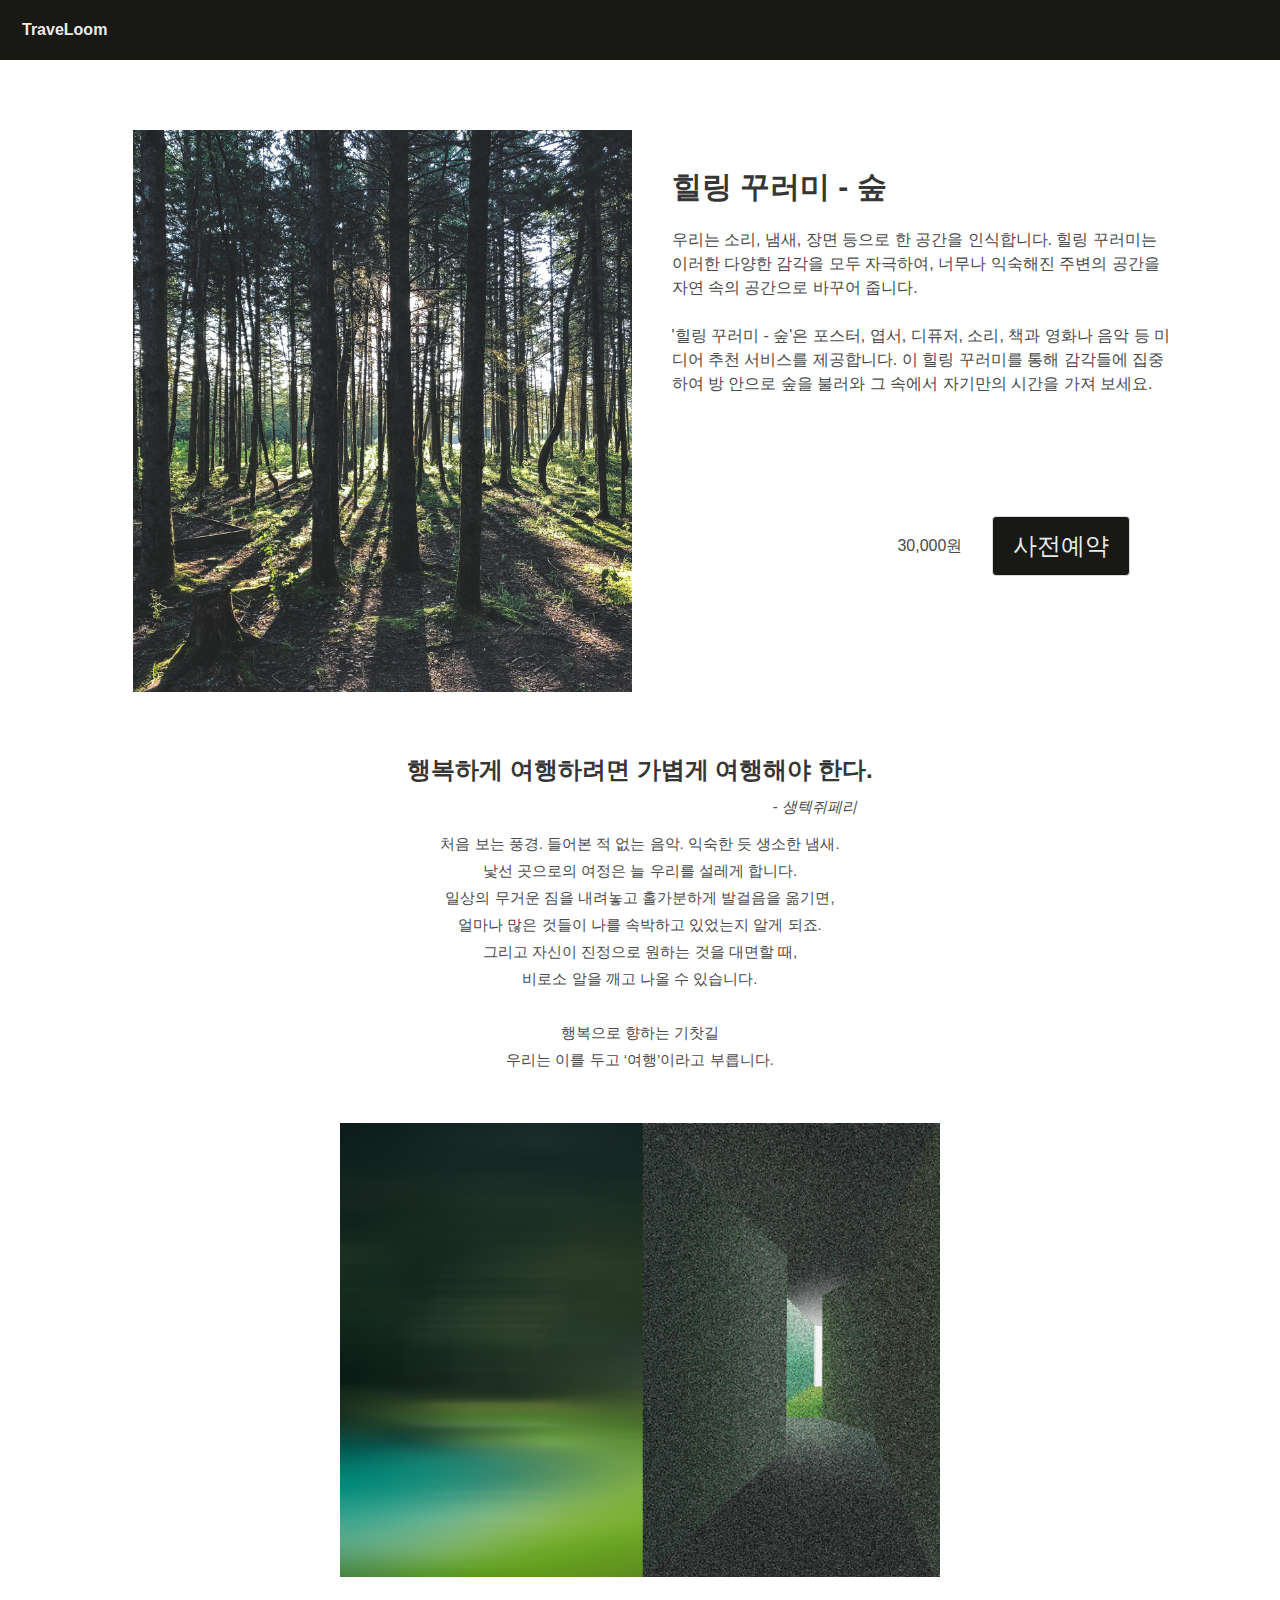
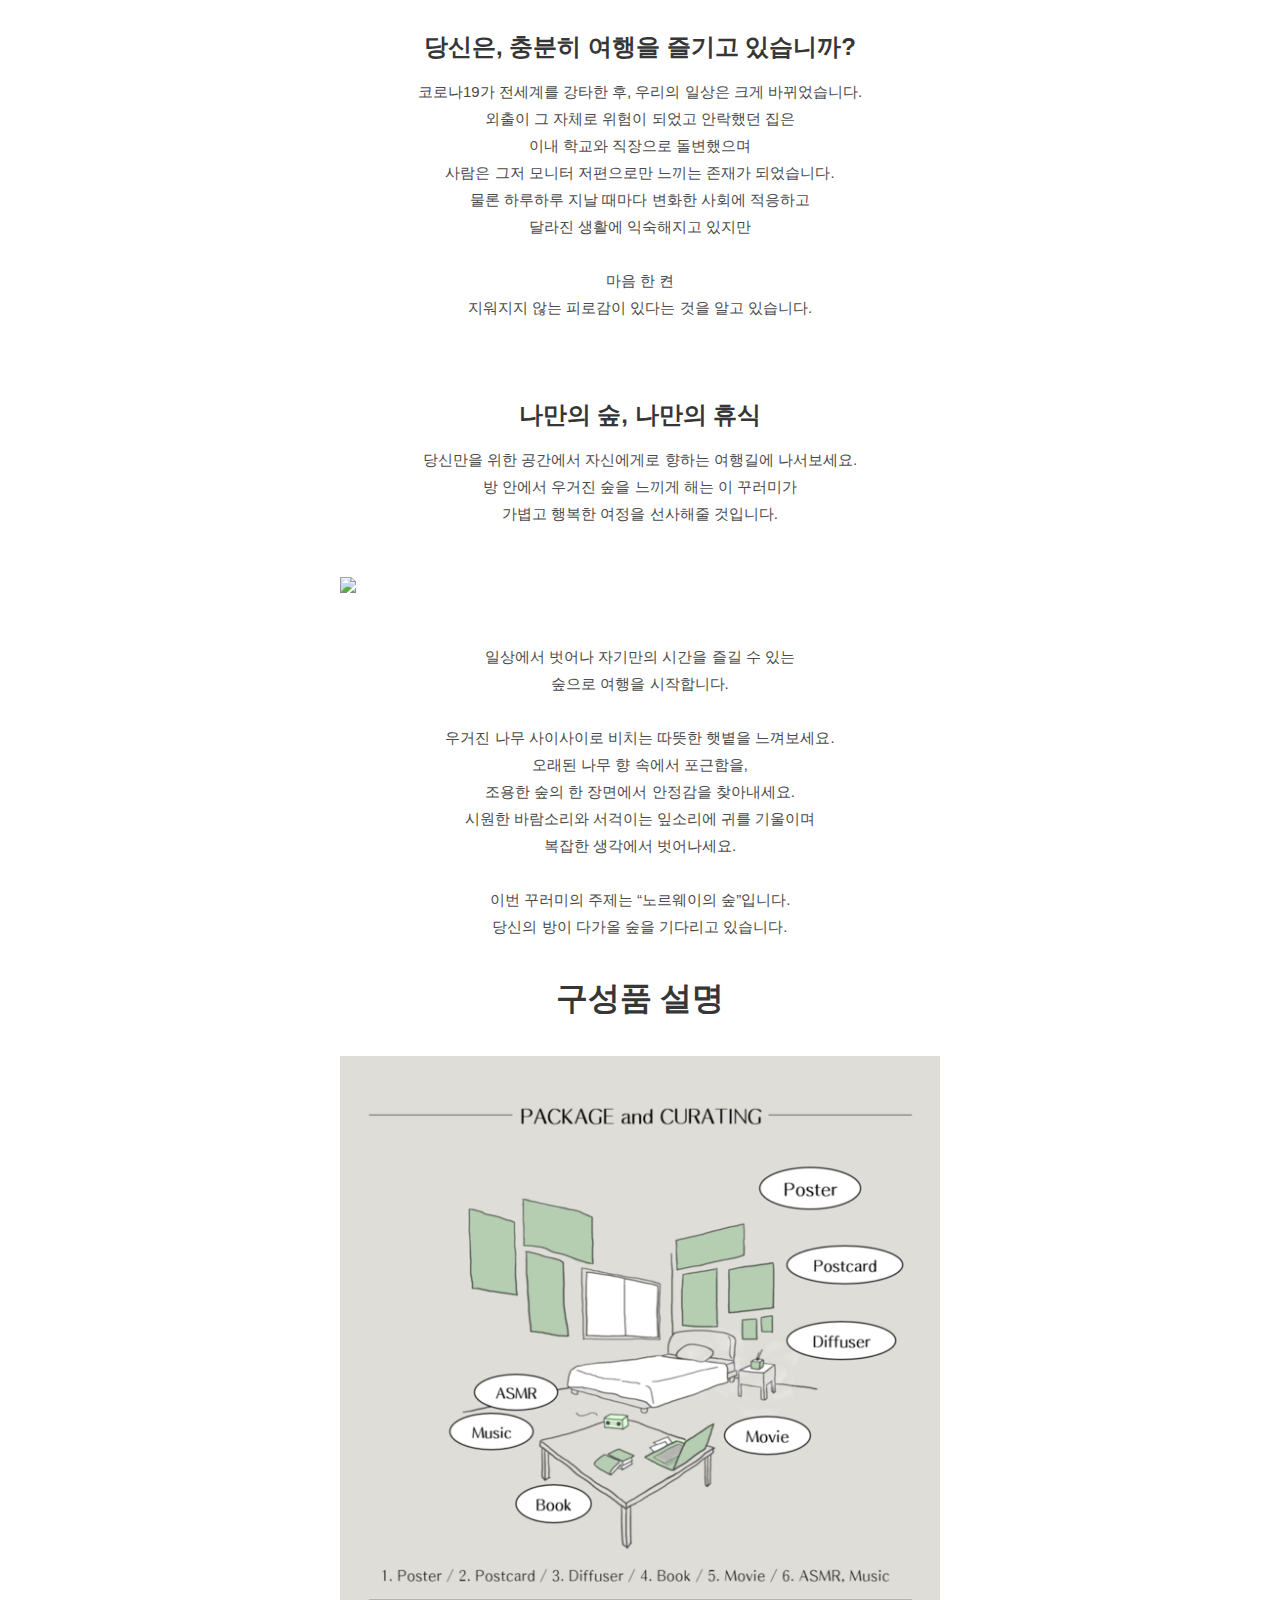
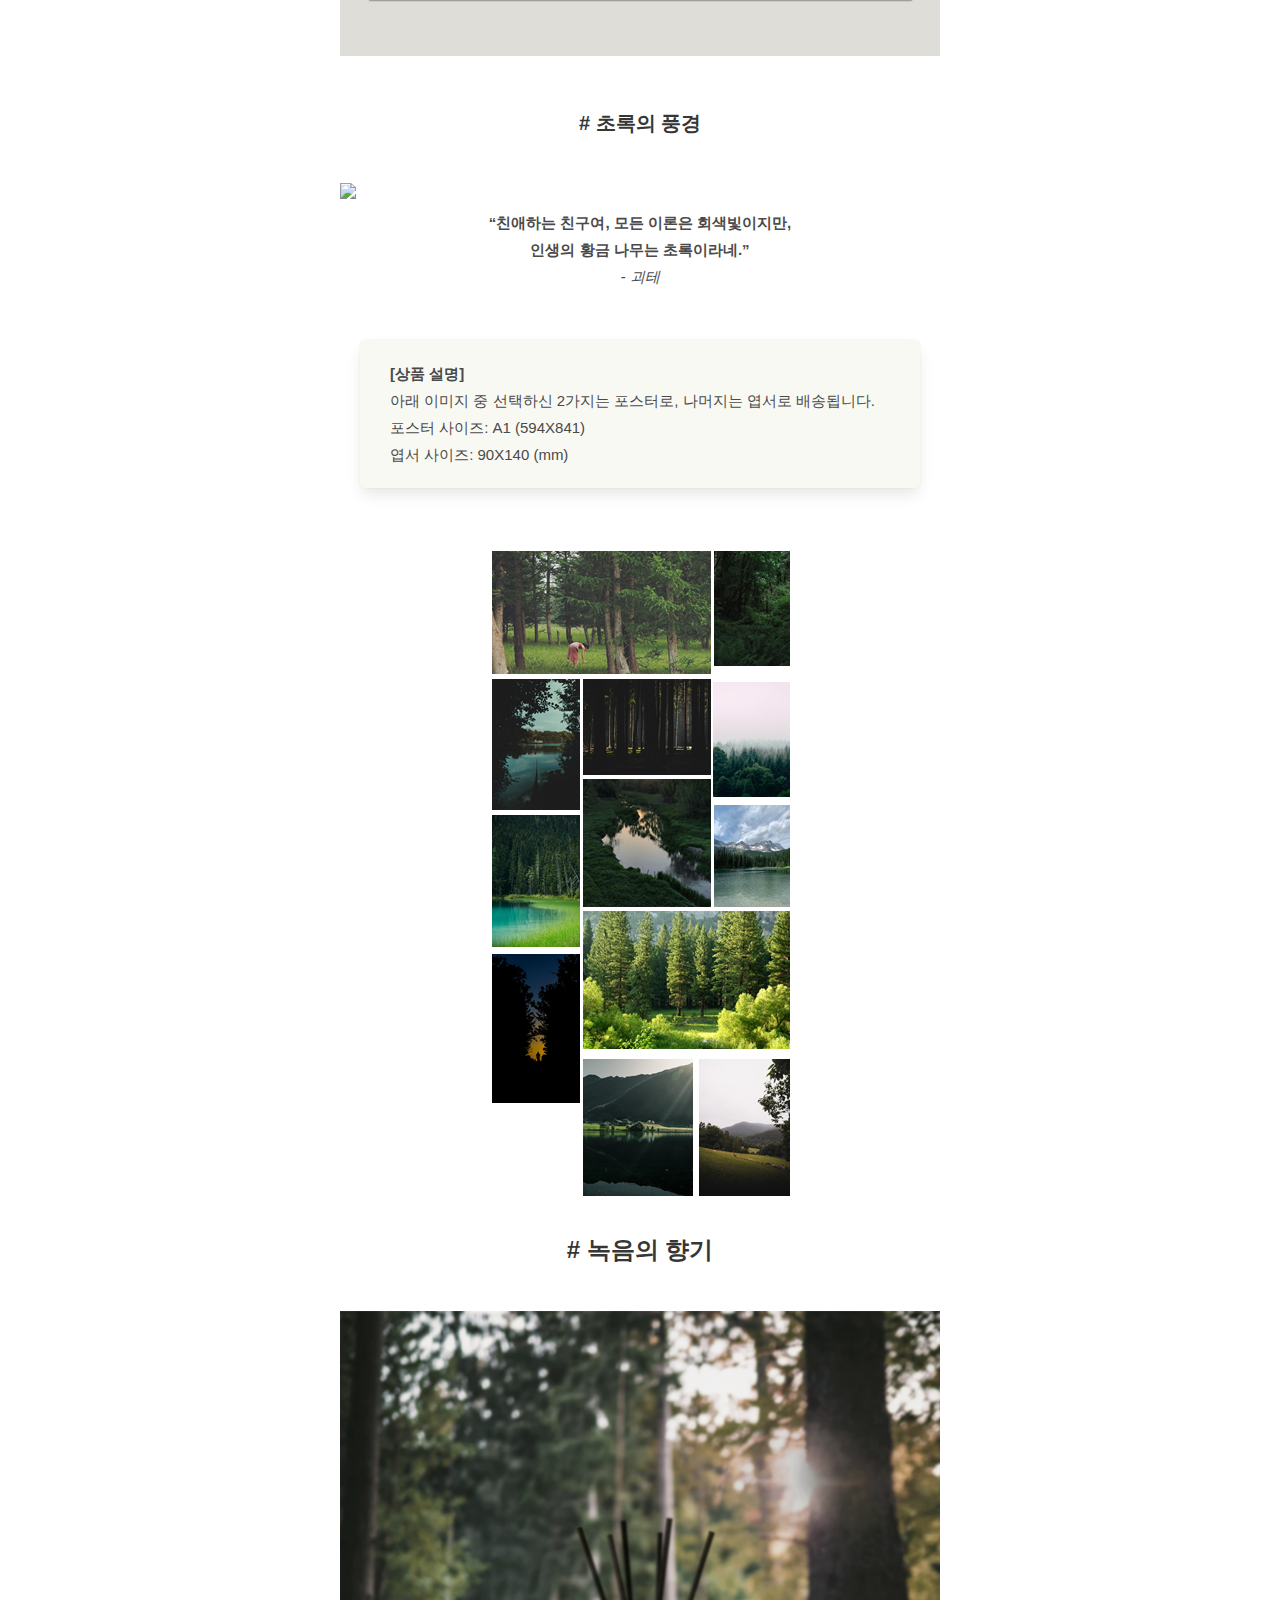
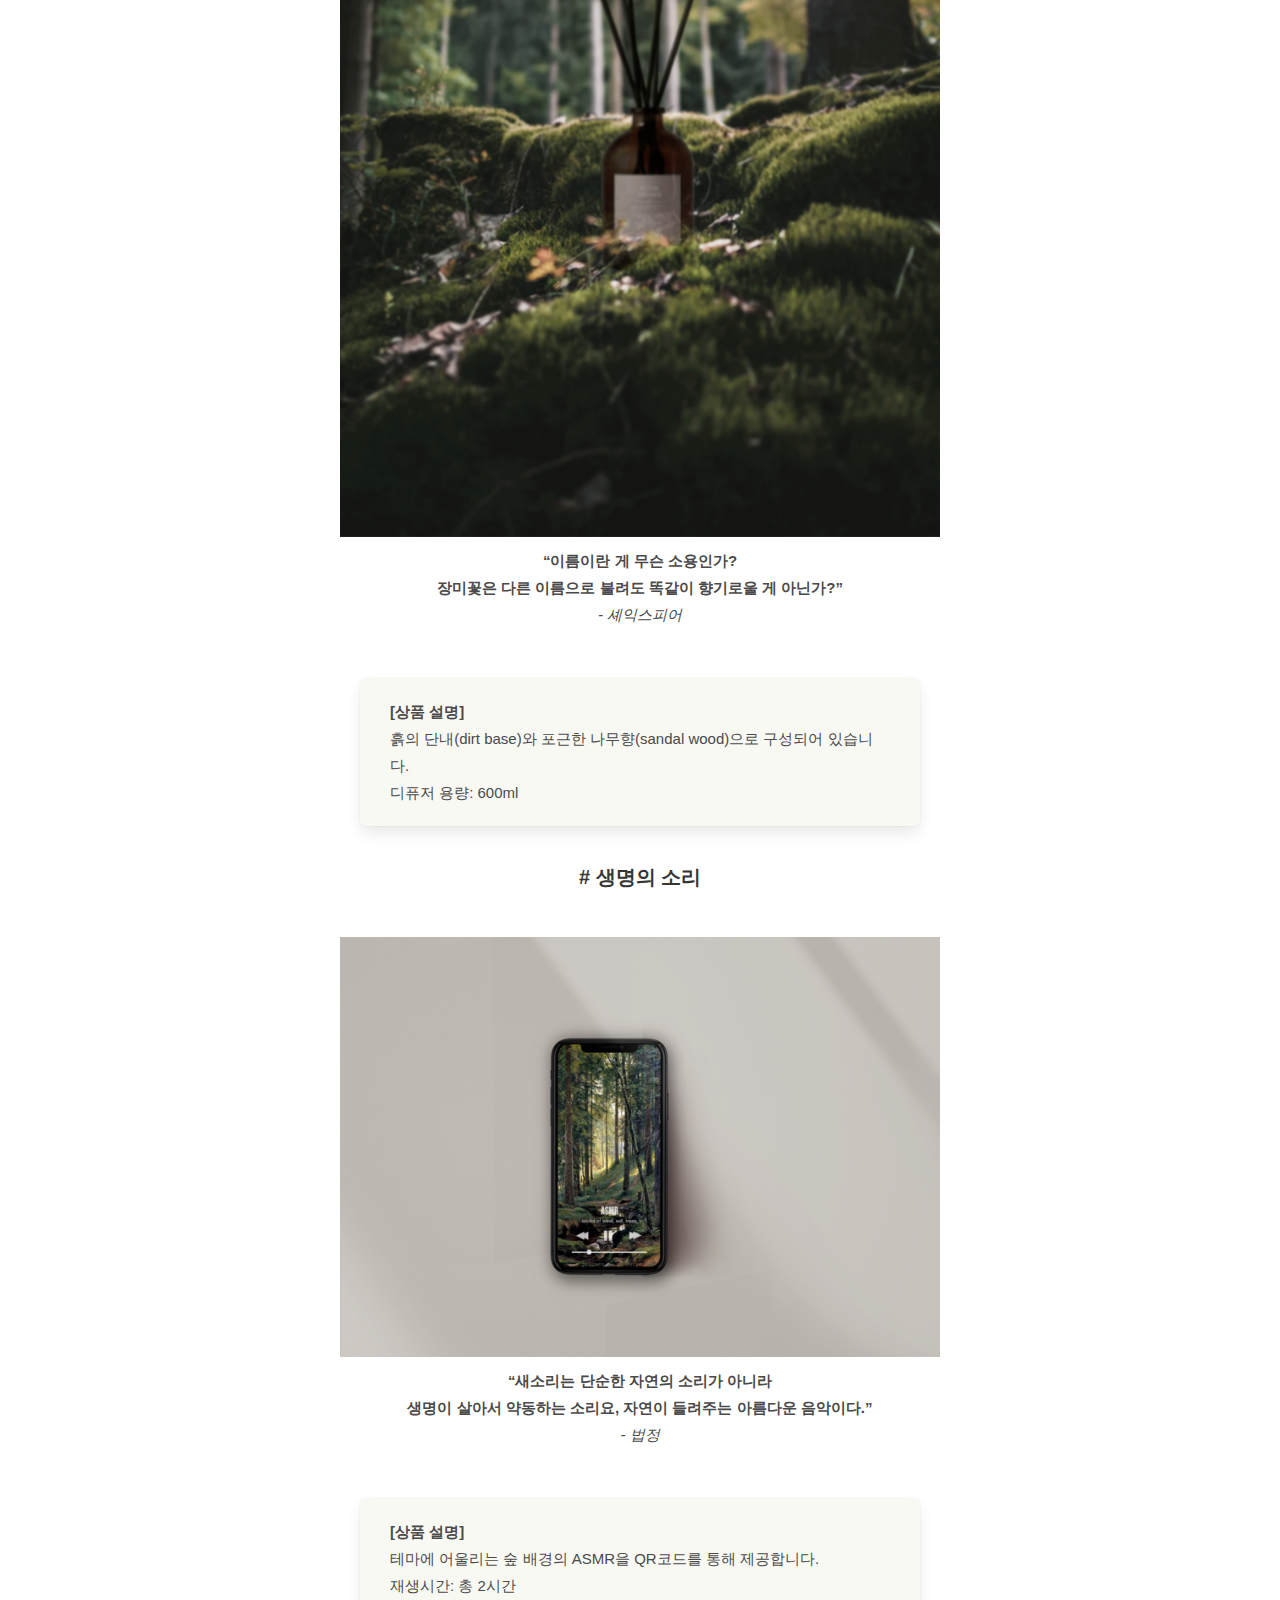
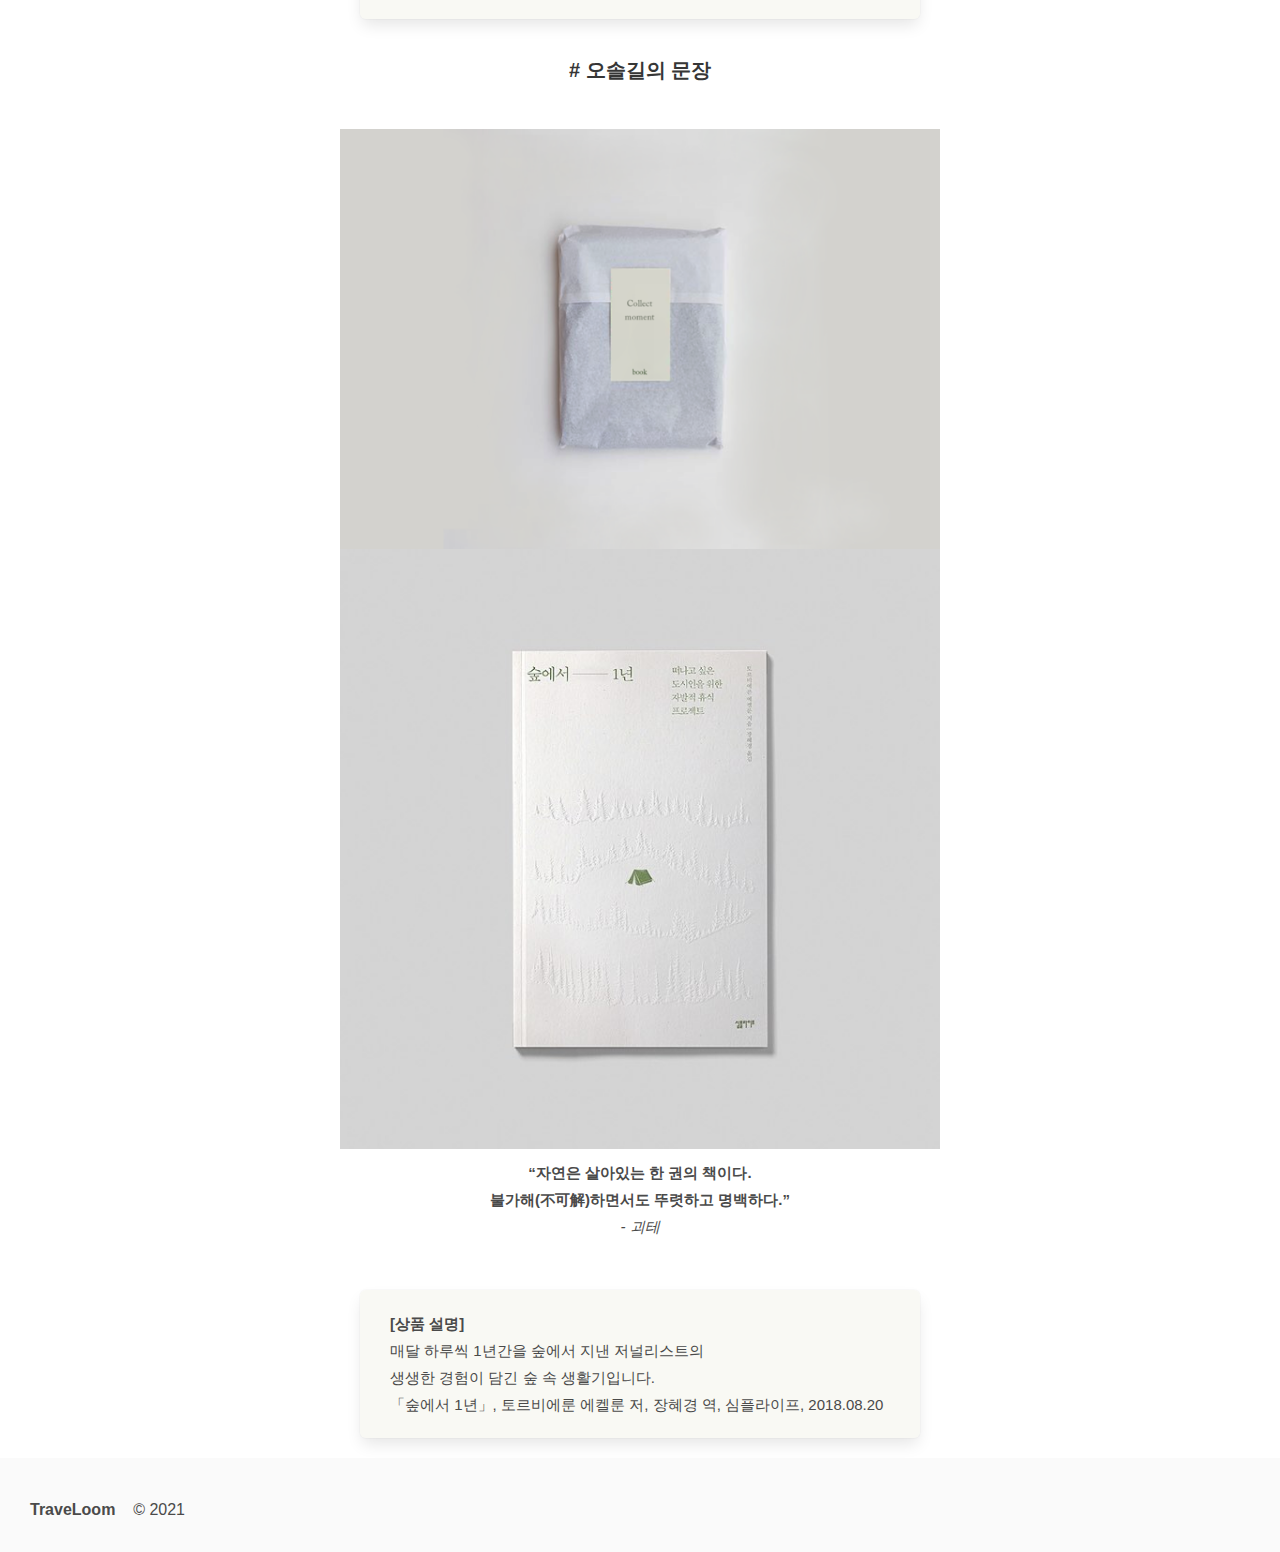
==== index.html @ 47255325 "minor text changes" ====
<!DOCTYPE html>
<html>

<head>
    <meta charset="utf-8">
    <meta name="viewport" content="width=device-width, initial-scale=1">
    <title>TraveLoom 힐링 꾸러미 - 숲</title>
    <link rel="stylesheet" href="/bulma.min.css">
    <link rel="stylesheet" href="/style.css">
    <link rel="stylesheet" href="product.css">
    <script async src="https://www.googletagmanager.com/gtag/js?id=G-0M8D3Q5X6X"></script>
    <script>
        window.dataLayer = window.dataLayer || [];
        function gtag() { dataLayer.push(arguments); }
        gtag('js', new Date());

        gtag('config', 'G-0M8D3Q5X6X');
    </script>
</head>

<body>
    <nav class="navbar primary" role="navigation" aria-label="main navigation">
        <div class="navbar-brand">
            <a class="navbar-item" href="/">
                <b>TraveLoom</b>
            </a>
        </div>
    </nav>
    <div class="container">
        <div class="columns hl-main-outer">
            <div class="hl-main-image column">
                <img class="image" src="forest.jpg">
            </div>
            <div class="hl-main-content column">
                <h2 class="hl-main-title block title">
                    힐링 꾸러미 - 숲
                </h2>
                <p class="block">
                    우리는 소리, 냄새, 장면 등으로 한 공간을 인식합니다.
                    힐링 꾸러미는 이러한 다양한 감각을 모두 자극하여,
                    너무나 익숙해진 주변의 공간을 자연 속의 공간으로 바꾸어 줍니다.
                </p>
                <p class="block">
                    '힐링 꾸러미 - 숲'은 포스터, 엽서, 디퓨저, 소리, 책과 영화나 음악 등
                    미디어 추천 서비스를 제공합니다. 이 힐링 꾸러미를 통해 감각들에 집중하여
                    방 안으로 숲을 불러와 그 속에서 자기만의 시간을 가져 보세요. 
                </p>
                <div class="hl-main-spacing"></div>
                <div class="hl-main-buttonbox">
                    <div class="hl-main-pricing">
                        30,000원
                    </div>
                    <button onclick="openSurvey()" class="button hl-button is-large primary">
                        사전예약
                    </button>
                </div>
                <div class="hl-main-spacing"></div>
            </div>
        </div>
    </div>
    <div class="hl-image-container">
        <div>
            <h4 class="title is-size-4">
                <b>행복하게 여행하려면 가볍게 여행해야 한다.</b>
            </h4>
            <p class="has-text-right hl-author">
                <i>- 생텍쥐페리</i>
            </p>
        </div>
        <p class="has-text-centered">
            처음 보는 풍경. 들어본 적 없는 음악. 익숙한 듯 생소한 냄새.
            <br>낯선 곳으로의 여정은 늘 우리를 설레게 합니다.
            <br>일상의 무거운 짐을 내려놓고 홀가분하게 발걸음을 옮기면, 
            <br>얼마나 많은 것들이 나를 속박하고 있었는지 알게 되죠.
            <br>그리고 자신이 진정으로 원하는 것을 대면할 때, 
            <br>비로소 알을 깨고 나올 수 있습니다.
            <br>
            <br>행복으로 향하는 기찻길
            <br>우리는 이를 두고 ‘여행’이라고 부릅니다.
        </p>
        <img class="image" src="/img/1.png">
        <h4 class="title is-size-4">
            <b>당신은, 충분히 여행을 즐기고 있습니까?</b>
        </h4>
        <p class="has-text-centered">
            코로나19가 전세계를 강타한 후, 우리의 일상은 크게 바뀌었습니다.
            <br>외출이 그 자체로 위험이 되었고 안락했던 집은
            <br>이내 학교와 직장으로 돌변했으며
            <br>사람은 그저 모니터 저편으로만 느끼는 존재가 되었습니다.
            <br>물론 하루하루 지날 때마다 변화한 사회에 적응하고
            <br>달라진 생활에 익숙해지고 있지만
            <br>
            <br>마음 한 켠 
            <br>지워지지 않는 피로감이 있다는 것을 알고 있습니다.
            <br><br><br>
        </p>
        <h4 class="title is-size-4">
            <b>나만의 숲, 나만의 휴식</b>
        </h4>
        <p class="has-text-centered">
            당신만을 위한 공간에서 자신에게로 향하는 여행길에 나서보세요.
            <br>방 안에서 우거진 숲을 느끼게 해는 이 꾸러미가
            <br>가볍고 행복한 여정을 선사해줄 것입니다.
        </p>
        <img class="image" src="/img/2.png">
        <p class="has-text-centered">
            일상에서 벗어나 자기만의 시간을 즐길 수 있는 
            <br>숲으로 여행을 시작합니다.
            <br>
            <br>우거진 나무 사이사이로 비치는 따뜻한 햇볕을 느껴보세요.
            <br>오래된 나무 향 속에서 포근함을, 
            <br>조용한 숲의 한 장면에서 안정감을 찾아내세요.
            <br>시원한 바람소리와 서걱이는 잎소리에 귀를 기울이며 
            <br>복잡한 생각에서 벗어나세요.
            <br>
            <br>이번 꾸러미의 주제는 “노르웨이의 숲”입니다.
            <br>당신의 방이 다가올 숲을 기다리고 있습니다.
        </p>
        <h3 class="title is-size-3 hl-section-title">구성품 설명</h3>
        <img class="image" src="/img/3.png">
        <h5 class="title is-size-5"># 초록의 풍경</h3>
        <div class="image">
            <img src="/img/4.png">
            <p class="has-text-centered">
                <b>“친애하는 친구여, 모든 이론은 회색빛이지만,</b>
                <br><b>인생의 황금 나무는 초록이라네.”</b>
                <br><i> - 괴테</i>
            </p>
        </div>
        <div class="box">
            <p>
                <b>[상품 설명]</b>
                <br>아래 이미지 중 선택하신 2가지는 포스터로, 나머지는 엽서로 배송됩니다. 
                <br>포스터 사이즈:  A1 (594X841)
                <br>엽서 사이즈:  90X140 (mm)
            </p>
        </div>
        <img src="/img/5.png">
        <h4 class="title is-size-4"># 녹음의 향기</h3>
            <div class="image">
                <img src="/img/6.png">
                <p class="has-text-centered">
                    <b>“이름이란 게 무슨 소용인가?</b>
                    <br><b>장미꽃은 다른 이름으로 불려도 똑같이 향기로울 게 아닌가?”</b> 
                    <br><i> - 셰익스피어</i>
                </p>
            </div>
        <div class="box">
            <p>
                <b>[상품 설명]</b>
                <br>흙의 단내(dirt base)와 포근한 나무향(sandal wood)으로 구성되어 있습니다.
                <br>디퓨저 용량: 600ml
            </p>
        </div>
        <h5 class="title is-size-5"># 생명의 소리</h5>
        <div class="image">
            <img src="/img/7.png">
            <p class="has-text-centered">
                <b>“새소리는 단순한 자연의 소리가 아니라</b>
                <br><b>생명이 살아서 약동하는 소리요, 자연이 들려주는 아름다운 음악이다.”</b>
                <br><i> - 법정</i>
            </p>
        </div>
        <div class="box">
            <p>
                <b>[상품 설명]</b>
                <br>테마에 어울리는 숲 배경의 ASMR을 QR코드를 통해 제공합니다.
                <br>재생시간: 총 2시간
            </p>
        </div>
        <h5 class="title is-size-5"># 오솔길의 문장</h5>
        <div class="image">
            <img src="/img/8.png">
            <img src="/img/9.png">
            <p class="has-text-centered">
                <b>“자연은 살아있는 한 권의 책이다. </b>
                <br><b>불가해(不可解)하면서도 뚜렷하고 명백하다.”</b>
                <br><i>- 괴테</i>
            </p>
        </div>
        <div class="box">
            <p>
                <b>[상품 설명]</b>
                <br>매달 하루씩 1년간을 숲에서 지낸 저널리스트의 
                <br>생생한 경험이 담긴 숲 속 생활기입니다. 
                <br>「숲에서 1년」, 토르비에룬 에켈룬 저, 장혜경 역, 심플라이프, 2018.08.20
            </p>
        </div>
    </div>
    <footer class="footer">
        <p>
            <span style="font-weight: bold">TraveLoom</span>
            &nbsp;&nbsp;&nbsp;© 2021
        </p>
    </footer>

    <div id="survey" class="modal">
        <div class="modal-background"></div>
        <div id="iframe-container" class="modal-content">
            <iframe id="iframe" src="https://docs.google.com/forms/d/e/1FAIpQLSeO_cgHnsrmYiLGAmsy1irfT--cYXr_88aAuyz_JD1a-9OyQw/viewform?embedded=true"
            width="600" frameborder="0" marginheight="0" marginwidth="0">Loading…</iframe>
        </div>
        <button class="modal-close is-large" onclick="closeSurvey()" aria-label="close"></button>
    </div>
    <script>
        function openSurvey(){
            document.getElementById("survey").classList.add("is-active")
        }
        function closeSurvey(){
            document.getElementById("survey").classList.remove("is-active")
        }
    </script>

</body>

</html>
---- style.css ----
.is-primary:not(.message) {
  /* Can change everything's color except the message */
  background-color: #00d1b2 !important;
}

.navbar {
  display: flex;
  height: 60px;
  width: 100%;
}

.navbar-item {
  color: #ebebeb;
  margin-left: 10px;
}

.navbar-item:hover {
  color: #ebebeb !important;
}

.primary {
  background-color: #181814 !important;
  color: #ebebeb !important;
}

footer {
  margin-top: 20px;
  padding: 40px 30px 30px 30px !important;
}
---- product.css ----
body {
  overflow-x: hidden;
  font-family: "SF Pro Text", "Helvetica Neue", "Segoe UI", Arial, "NotoSansKR",
    sans-serif;
}

.hl-main-image {
  padding: 0;
}

.hl-main-content {
  display: flex;
  flex-direction: column;
}

.hl-main-spacing {
  display: flex;
  flex-grow: 1;
}

.hl-main-buttonbox {
  display: flex;
  flex-direction: row;
  justify-content: flex-end;
}

.hl-main-pricing {
  display: flex;
  flex-wrap: wrap;
  align-items: center;
}

.hl-image-container {
  display: flex;
  flex-direction: column;
  align-items: center;
  margin: 30px 15px 0 15px;
}

.hl-image-container p {
  margin-bottom: 0 !important;
  padding: 10px;
}

.box {
  background-color: #a19c4c10;
  width: 96%;
  max-width: 560px;
}

.hl-image-container .title {
  margin: 1rem 0 0.5rem 0;
}

.hl-author {
  margin-right: 1rem !important;
  margin-top: 10px !important;
  padding: 0px !important;
}

.hl-section-title {
  margin: 30px 0 0 0 !important;
}

#iframe-container {
  height: 100vh; /* bigger than max-height, thus forced to max-height*/
}

#iframe {
  width: 100%;
  height: 100%;
}

.modal-content {
  background-color: white;
}

/* Mobile */
@media (max-width: 768px) {
  .hl-main-outer {
    padding: 0;
  }

  .hl-main-content {
    padding: 40px 40px 40px 40px;
  }
  .hl-main-image {
    padding: 0;
  }
  .hl-main-title {
    font-size: 24px;
  }
  .hl-main-content {
    font-size: 12px;
  }
  .hl-main-pricing {
    margin-right: 30px;
    font-size: 14px;
  }
  .box {
    padding: 1rem !important;
  }

  .box p {
    padding: 0 10px 0 10px;
  }

  .hl-image-container .image {
    padding: 20px 0 20px 0;
    width: 100%;
  }
  .hl-image-container .title {
    font-size: 18px !important;
  }
  .hl-image-container p {
    font-size: 11px;
    line-height: 2;
  }
}

/* Tablets and Desktop */
@media (min-width: 769px) {
  .hl-main-outer {
    padding: 10px 5% 30px 7%;
    margin-top: 60px;
  }
  .hl-main-content {
    padding: 40px 0 0 40px;
  }
  .hl-main-image {
  }
  .hl-main-title {
    font-size: 30px;
  }
  .hl-main-content {
    font-size: 16px;
  }
  .hl-main-buttonbox {
    margin: 0 40px 20px 0;
  }
  .hl-main-pricing {
    margin-right: 30px;
  }
  .hl-button {
    font-size: 16px;
    padding: 20px;
  }

  .box p {
    padding: 0 10px 0 10px;
  }

  .hl-image-container .image {
    width: 600px !important;
    padding: 40px 0 40px 0;
  }
  .hl-image-container p {
    font-size: 15px;
    line-height: 1.8;
  }
}
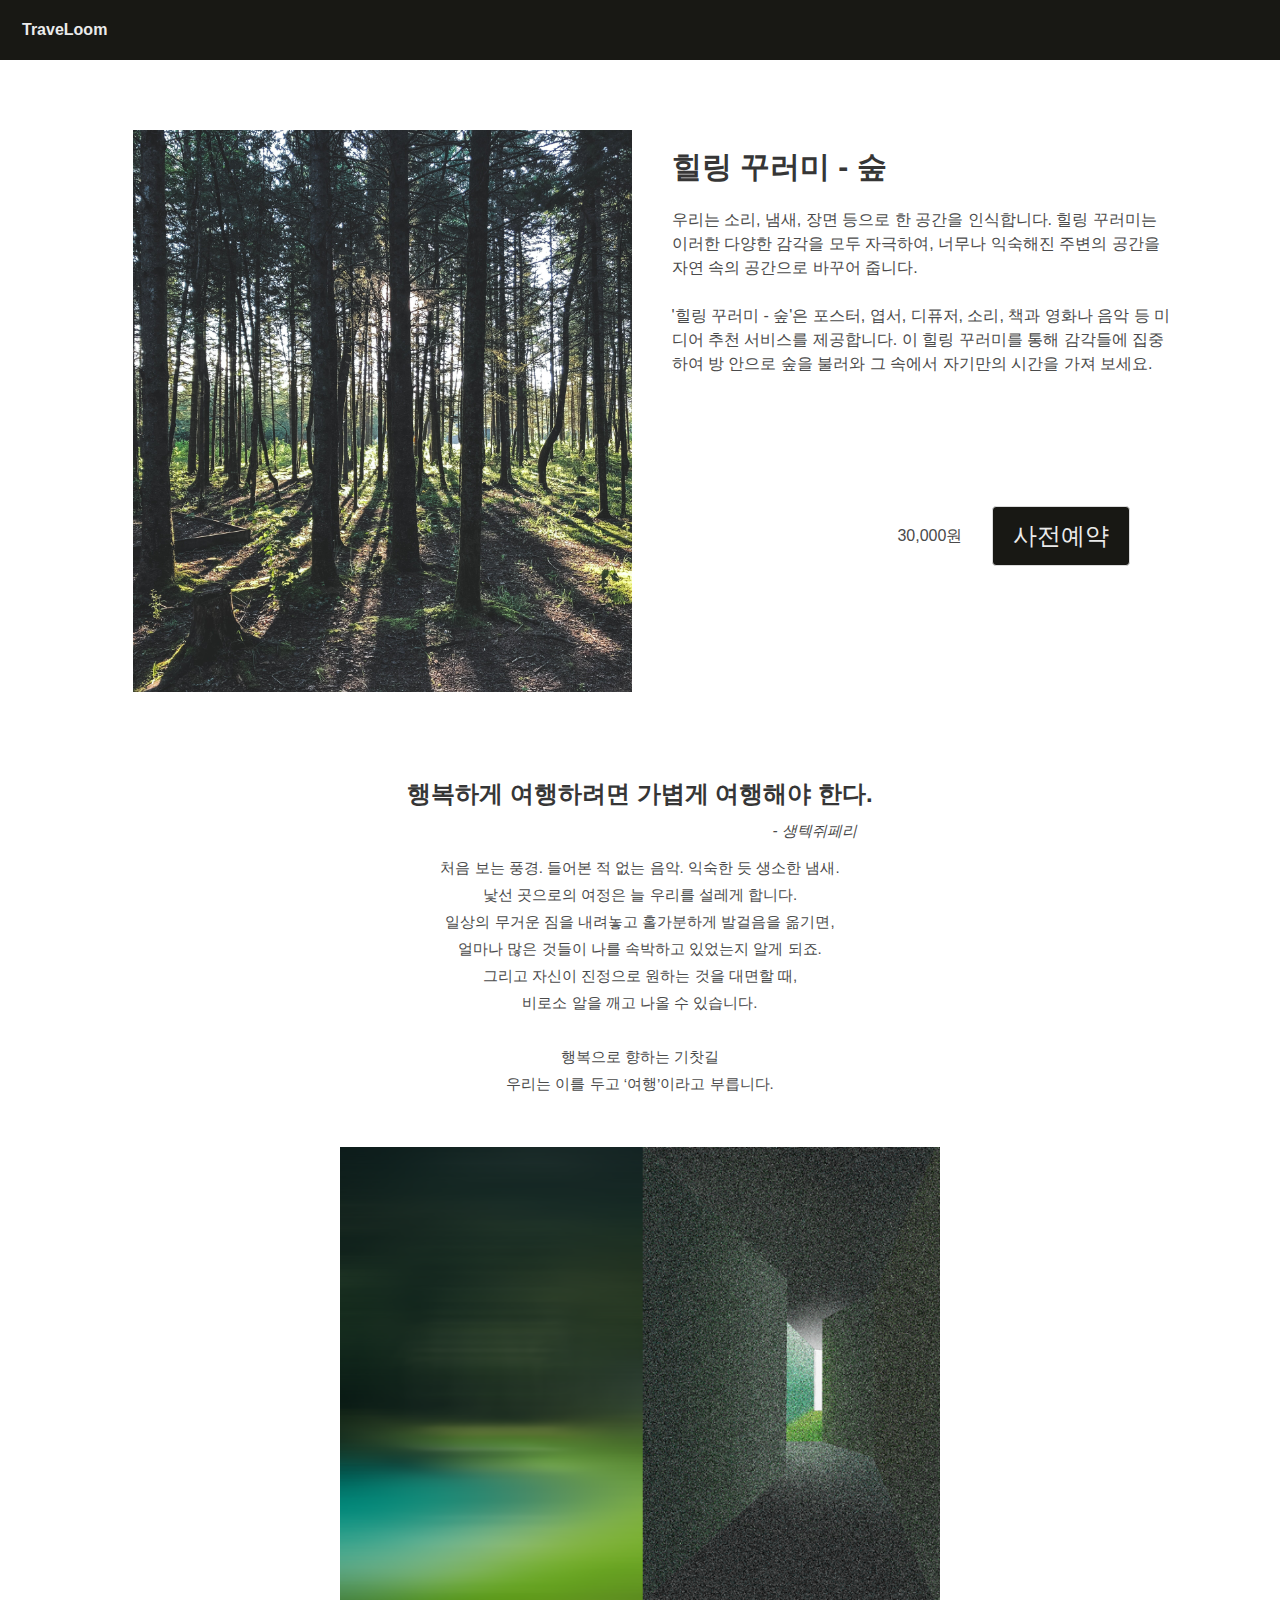
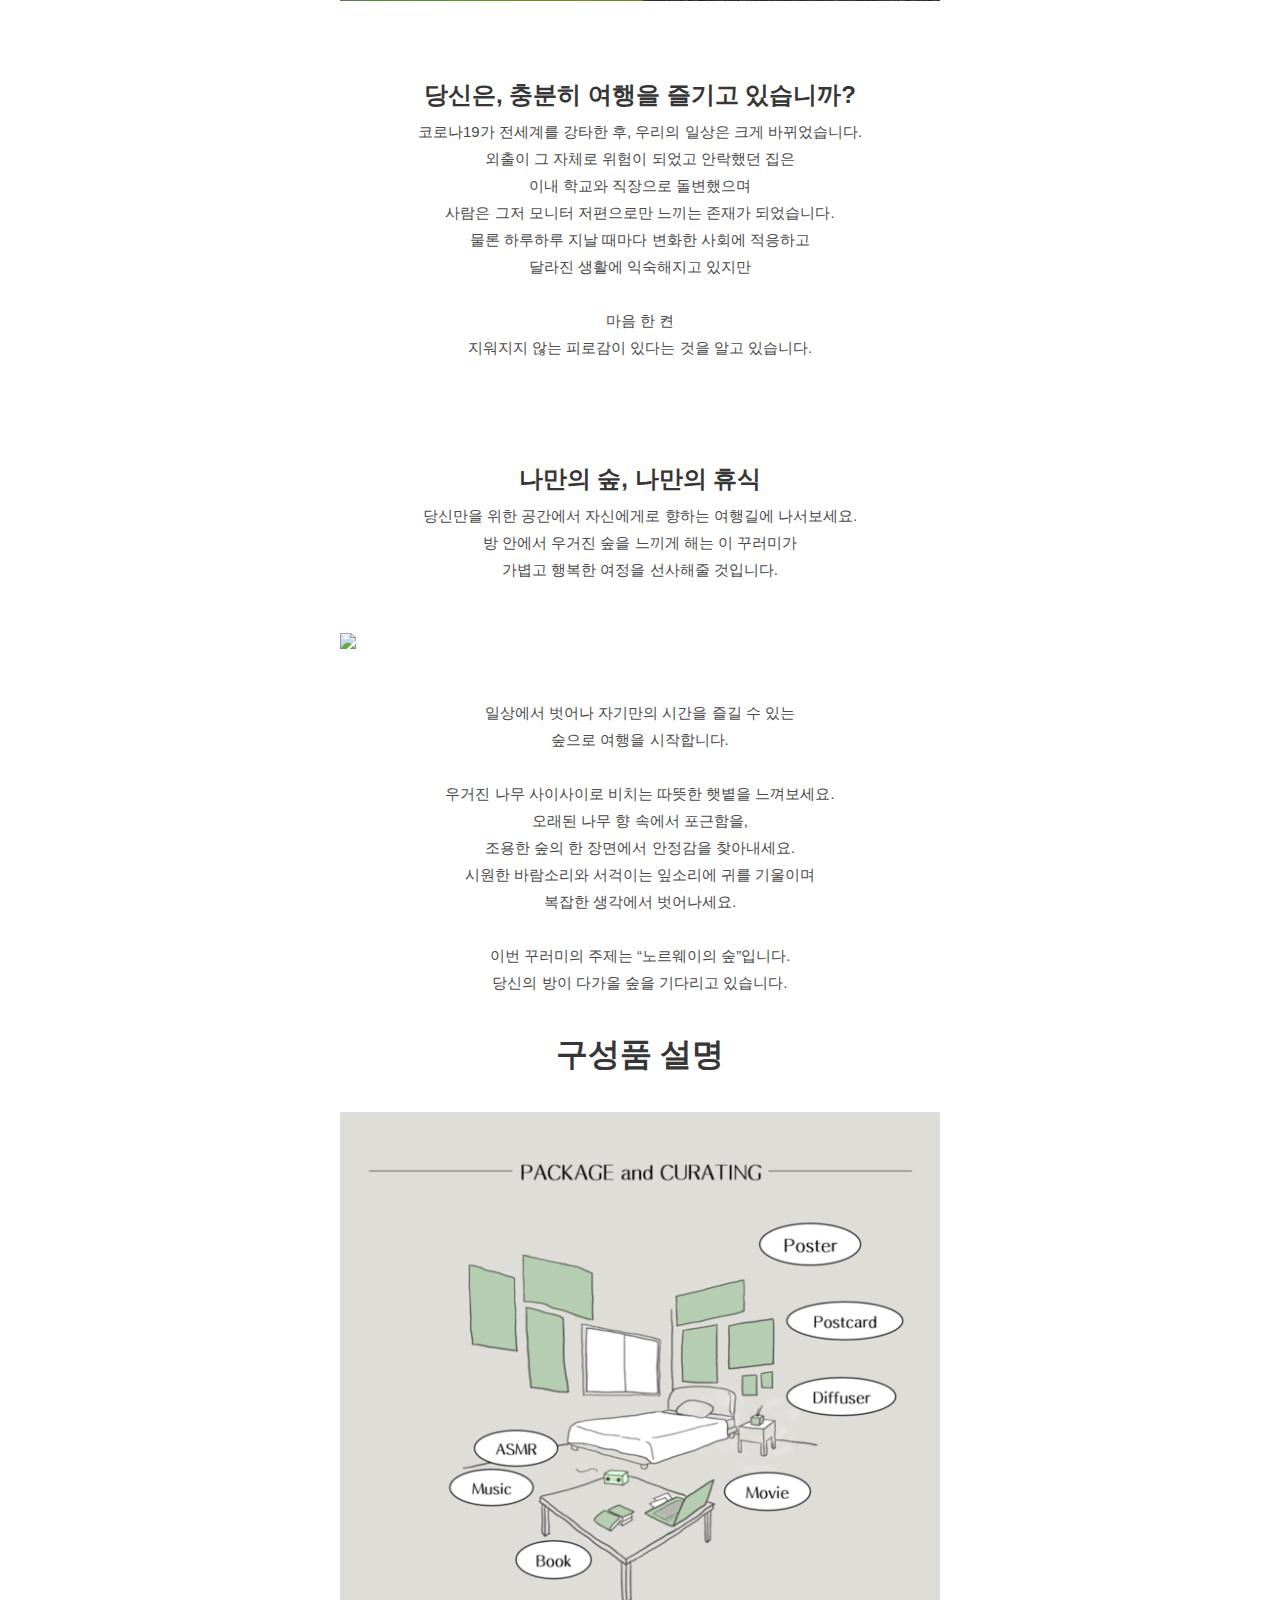
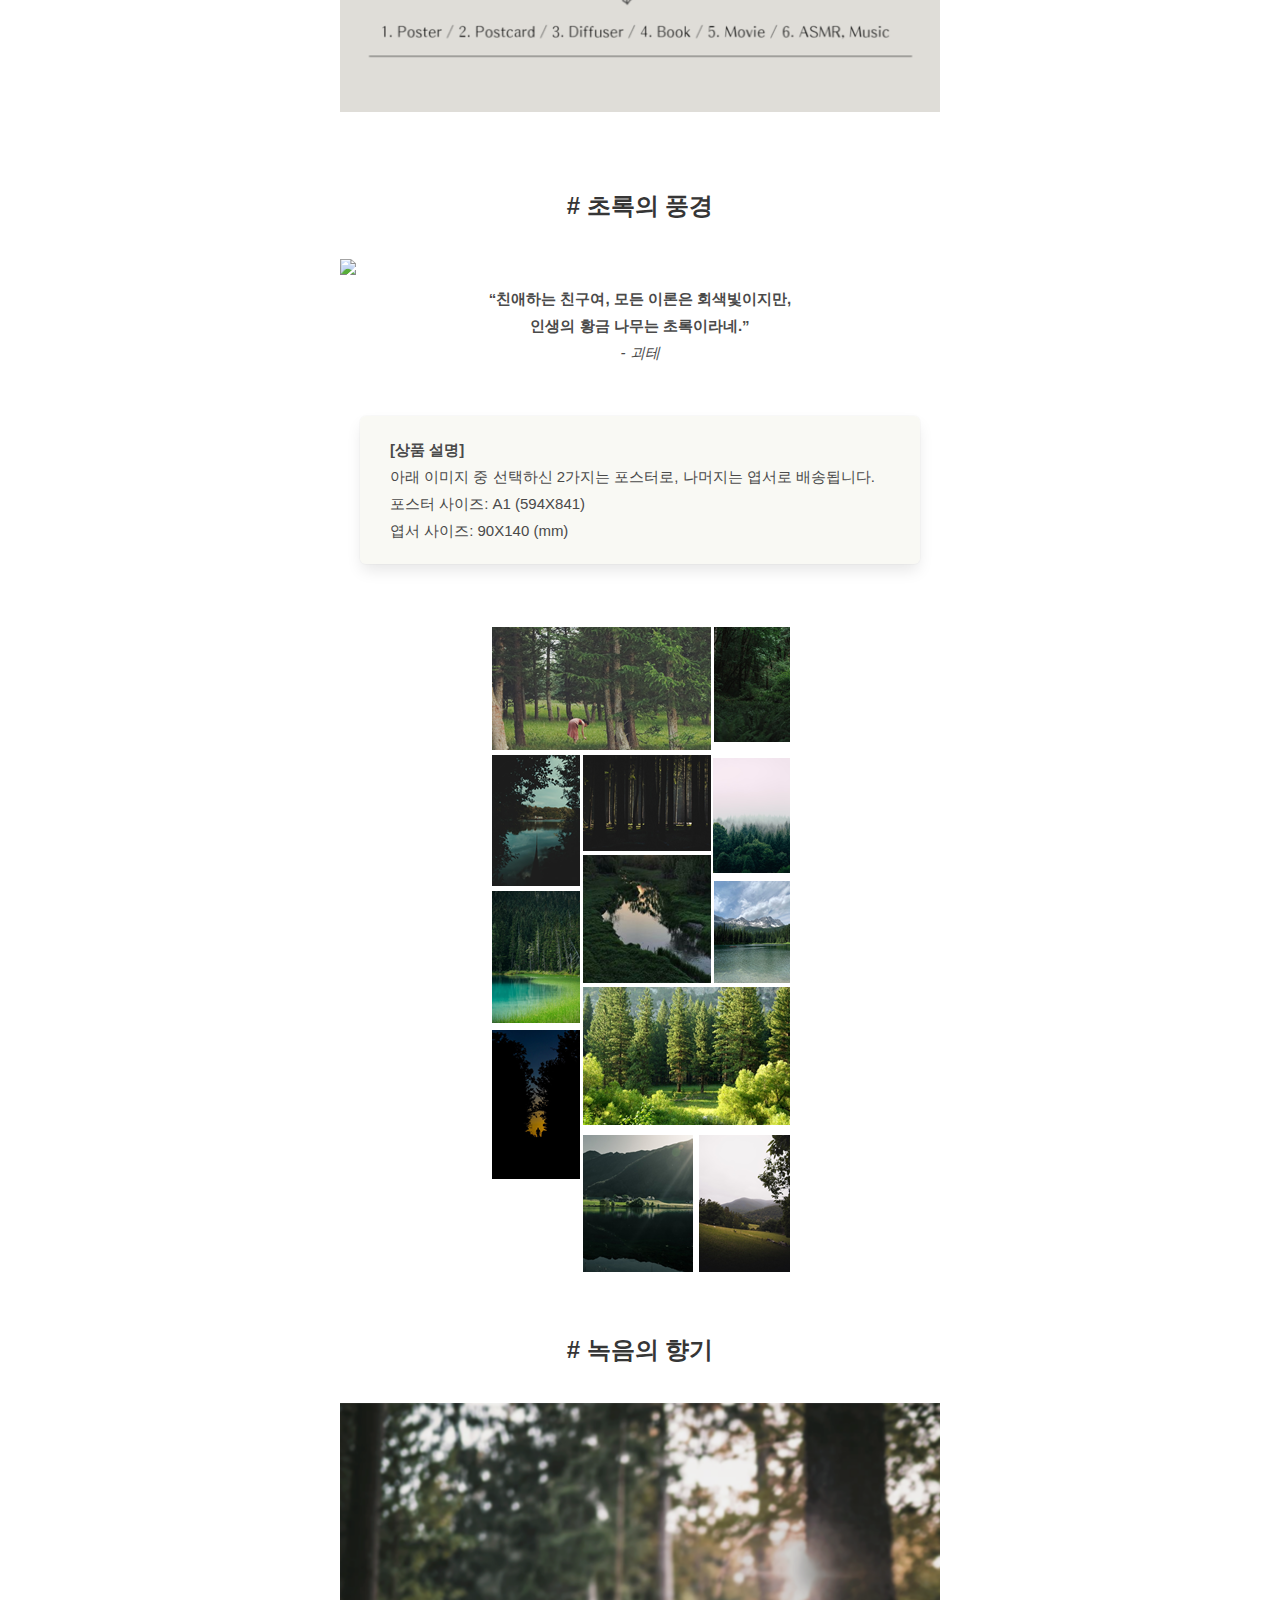
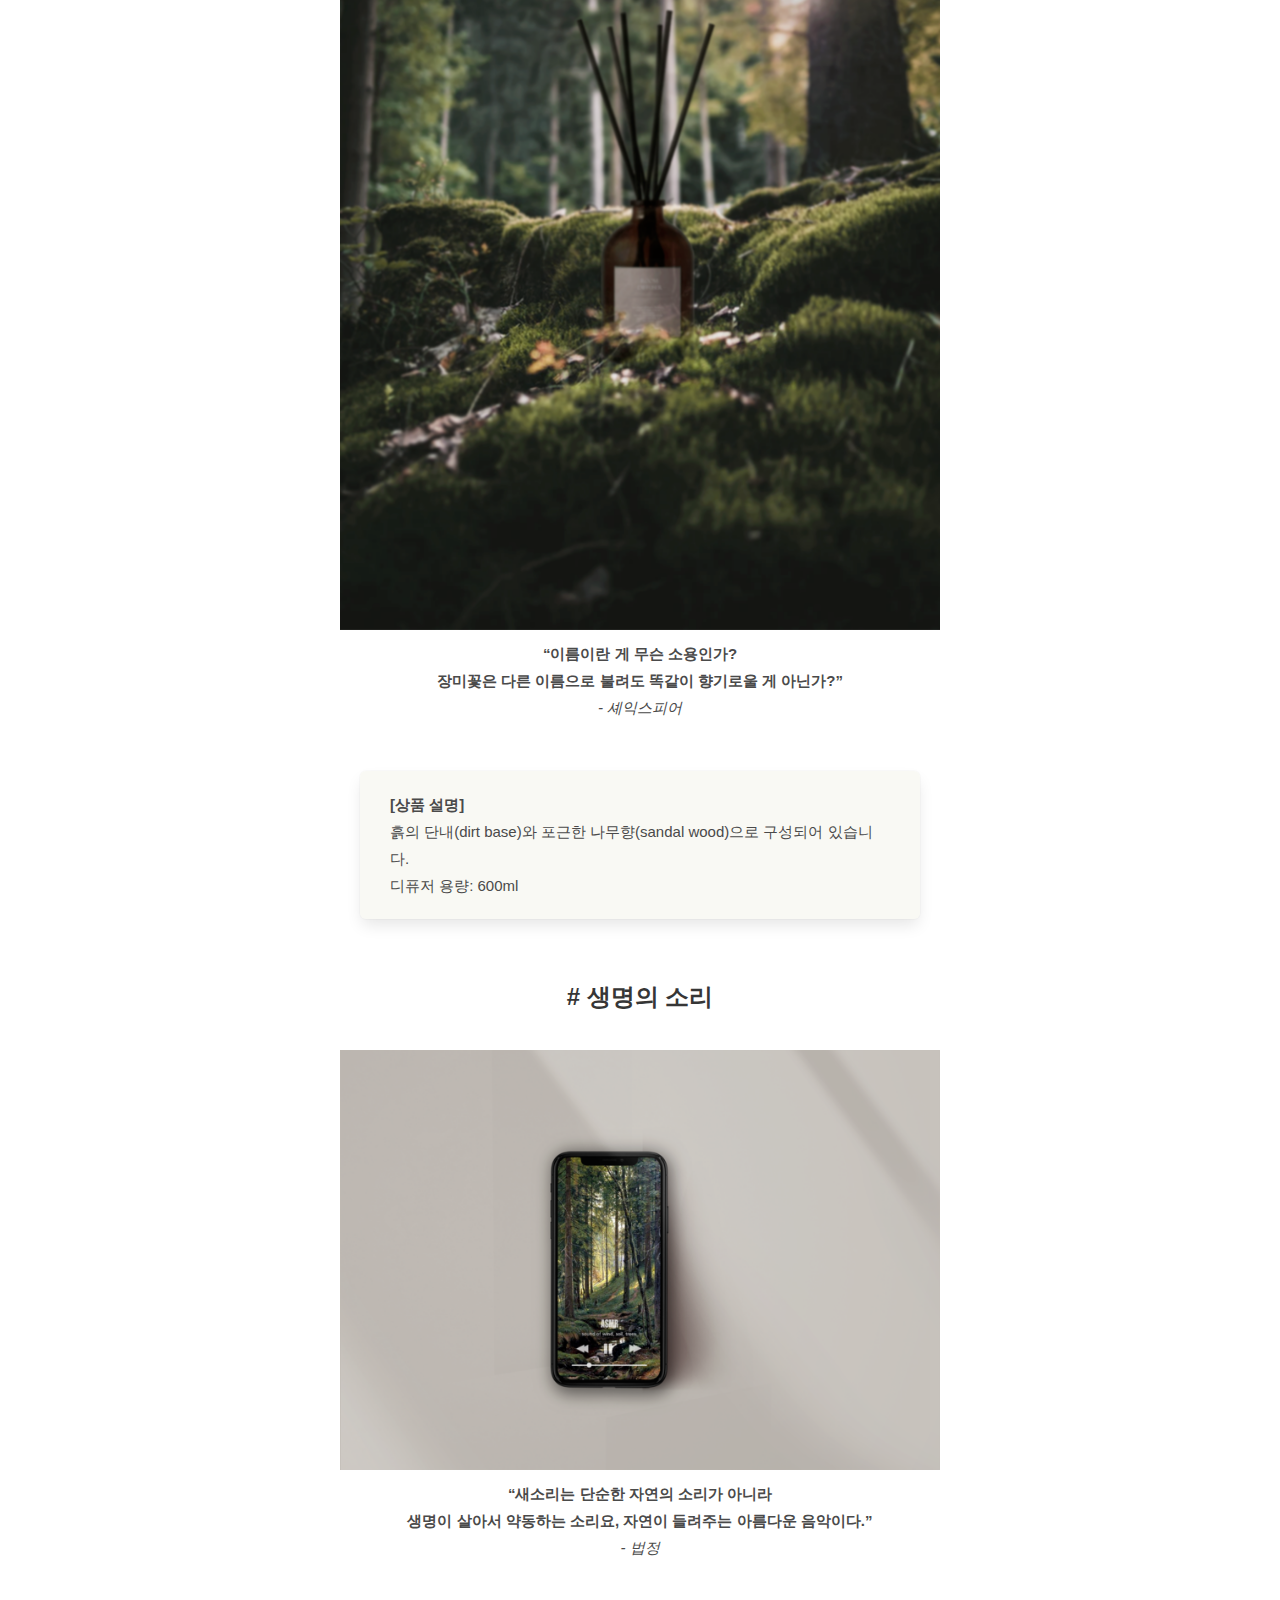
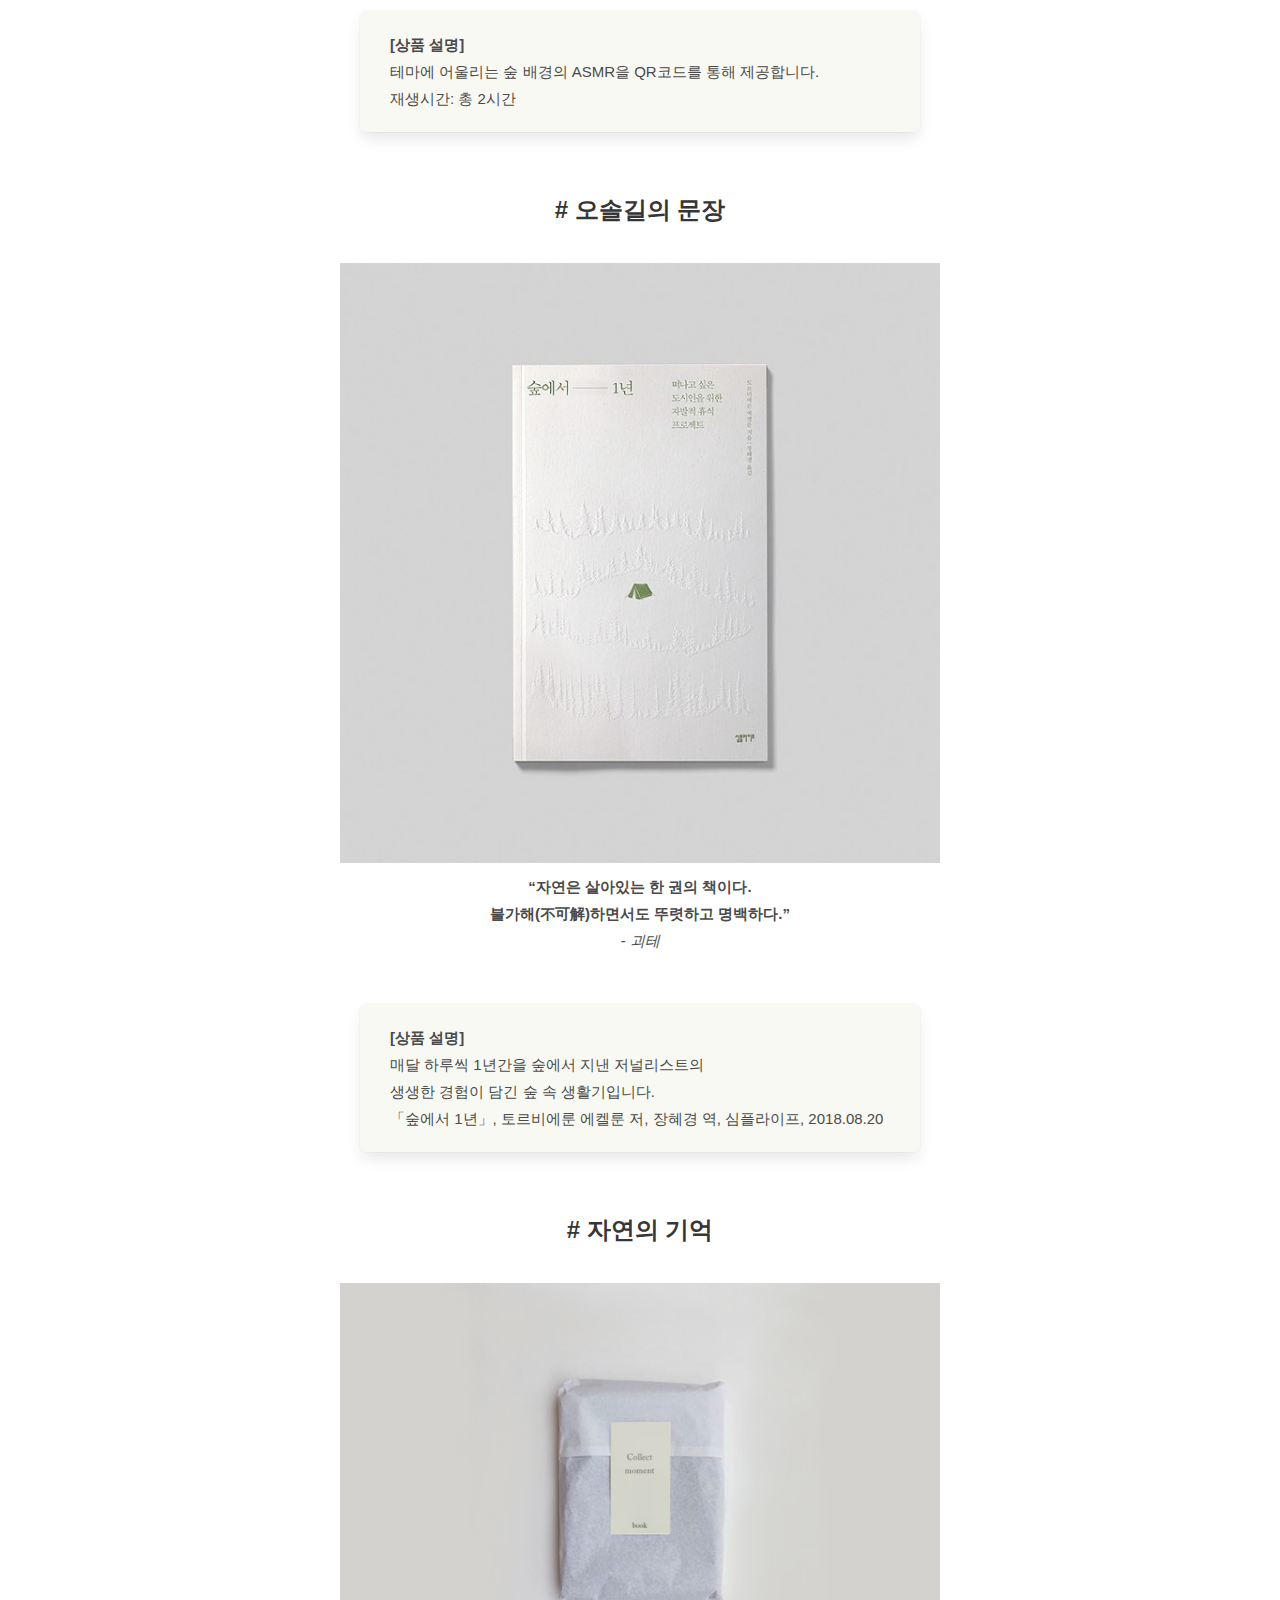
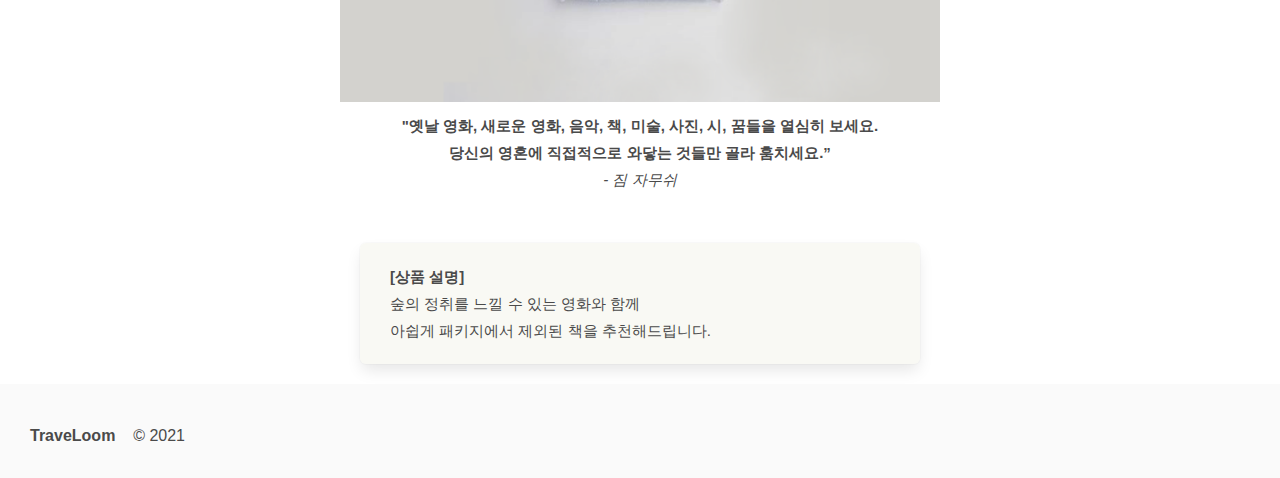
==== commit 2d3b53c2: "change title size and margin" ====
--- a/index.html
+++ b/index.html
@@ -118,7 +118,7 @@
         </p>
         <h3 class="title is-size-3 hl-section-title">구성품 설명</h3>
         <img class="image" src="/img/3.png">
-        <h5 class="title is-size-5"># 초록의 풍경</h3>
+        <h4 class="title is-size-4"># 초록의 풍경</h4>
         <div class="image">
             <img src="/img/4.png">
             <p class="has-text-centered">
@@ -136,7 +136,7 @@
             </p>
         </div>
         <img src="/img/5.png">
-        <h4 class="title is-size-4"># 녹음의 향기</h3>
+        <h4 class="title is-size-4"># 녹음의 향기</h4>
             <div class="image">
                 <img src="/img/6.png">
                 <p class="has-text-centered">
@@ -152,7 +152,7 @@
                 <br>디퓨저 용량: 600ml
             </p>
         </div>
-        <h5 class="title is-size-5"># 생명의 소리</h5>
+        <h4 class="title is-size-4"># 생명의 소리</h4>
         <div class="image">
             <img src="/img/7.png">
             <p class="has-text-centered">
@@ -168,9 +168,8 @@
                 <br>재생시간: 총 2시간
             </p>
         </div>
-        <h5 class="title is-size-5"># 오솔길의 문장</h5>
-        <div class="image">
-            <img src="/img/8.png">
+        <h4 class="title is-size-4"># 오솔길의 문장</h4>
+        <div class="image">
             <img src="/img/9.png">
             <p class="has-text-centered">
                 <b>“자연은 살아있는 한 권의 책이다. </b>
@@ -184,6 +183,23 @@
                 <br>매달 하루씩 1년간을 숲에서 지낸 저널리스트의 
                 <br>생생한 경험이 담긴 숲 속 생활기입니다. 
                 <br>「숲에서 1년」, 토르비에룬 에켈룬 저, 장혜경 역, 심플라이프, 2018.08.20
+            </p>
+        </div>
+
+        <h4 class="title is-size-4"># 자연의 기억</h4>
+        <div class="image">
+            <img src="/img/8.png">
+            <p class="has-text-centered">
+                <b>"옛날 영화, 새로운 영화, 음악, 책, 미술, 사진, 시, 꿈들을 열심히 보세요.</b>
+                <br><b>당신의 영혼에 직접적으로 와닿는 것들만 골라 훔치세요.”</b>
+                <br><i>- 짐 자무쉬</i>
+            </p>
+        </div>
+        <div class="box">
+            <p>
+                <b>[상품 설명]</b>
+                <br>숲의 정취를 느낄 수 있는 영화와 함께 
+                <br>아쉽게 패키지에서 제외된 책을 추천해드립니다.
             </p>
         </div>
     </div>
--- a/product.css
+++ b/product.css
@@ -50,6 +50,10 @@
 
 .hl-image-container .title {
   margin: 1rem 0 0.5rem 0;
+}
+
+.hl-image-container h4.title {
+  margin: 40px 0 0 0;
 }
 
 .hl-author {
@@ -125,7 +129,7 @@
     margin-top: 60px;
   }
   .hl-main-content {
-    padding: 40px 0 0 40px;
+    padding: 20px 0 0 40px;
   }
   .hl-main-image {
   }
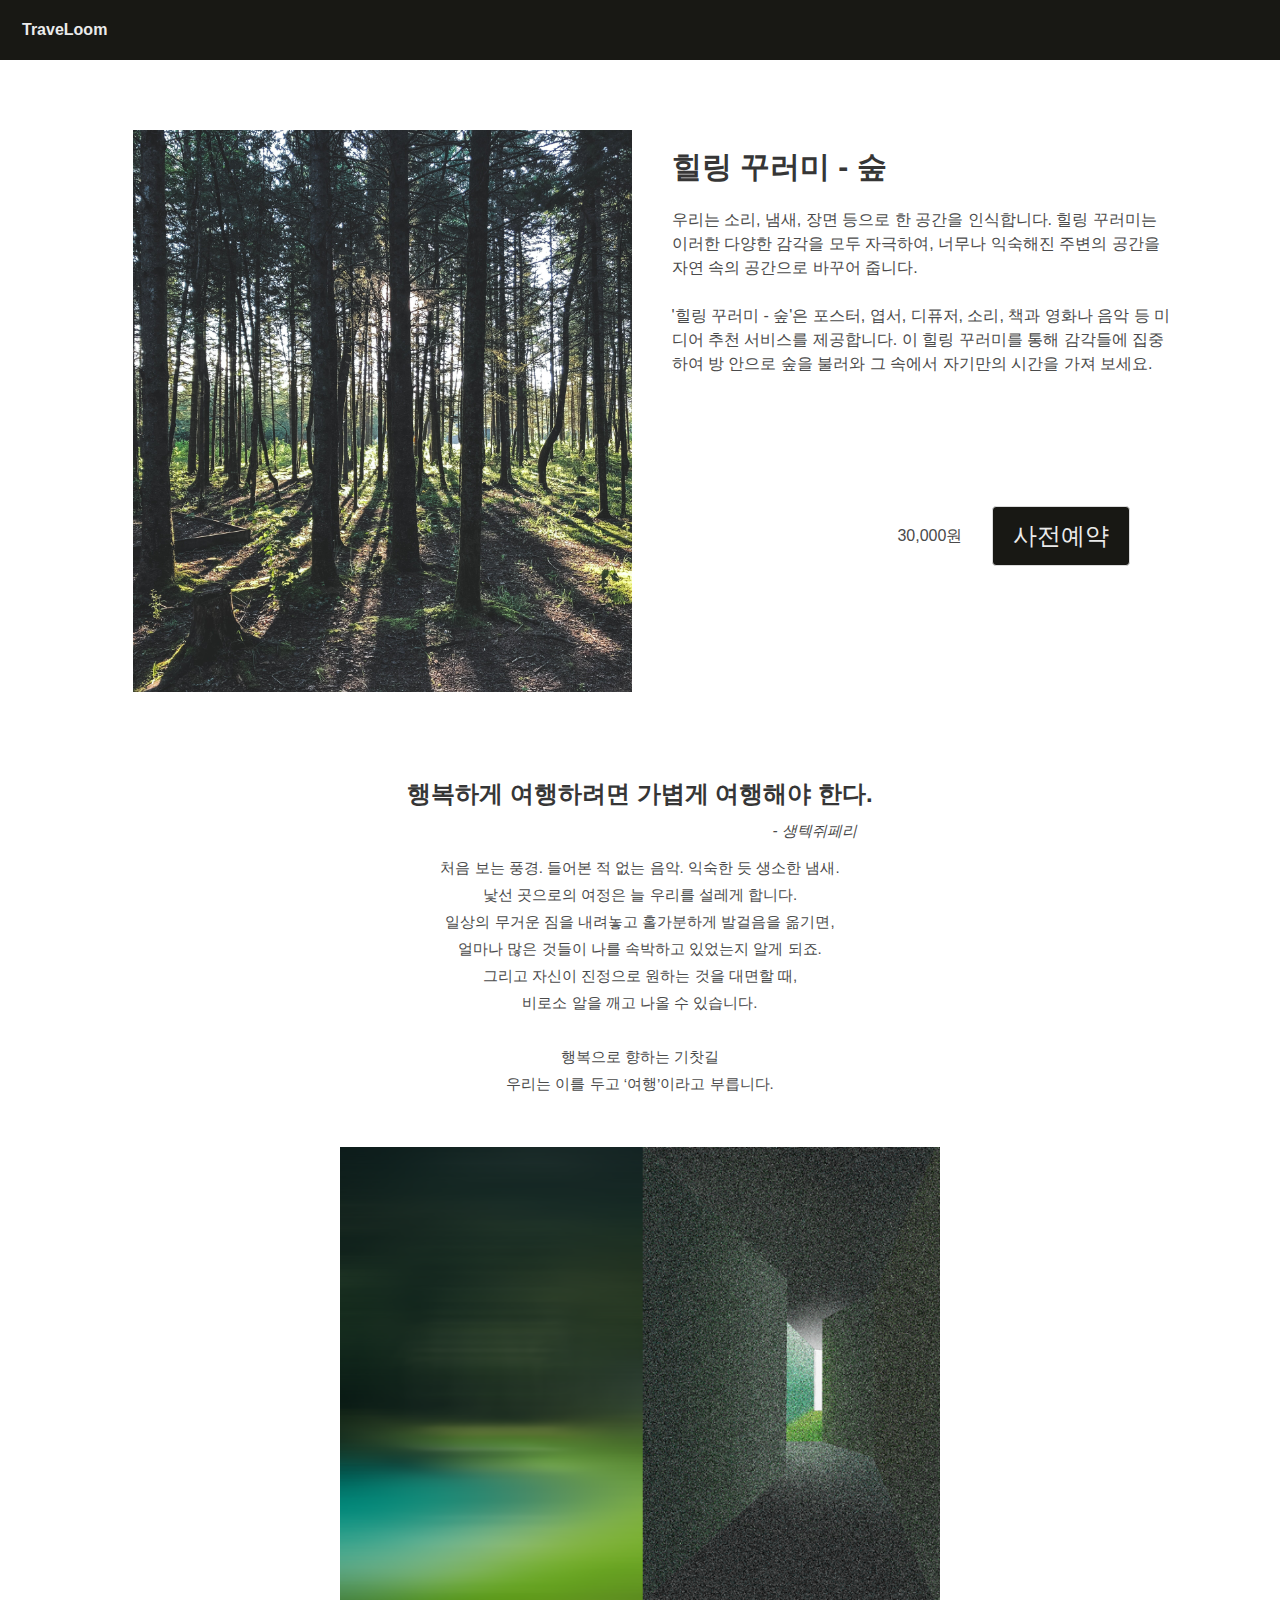
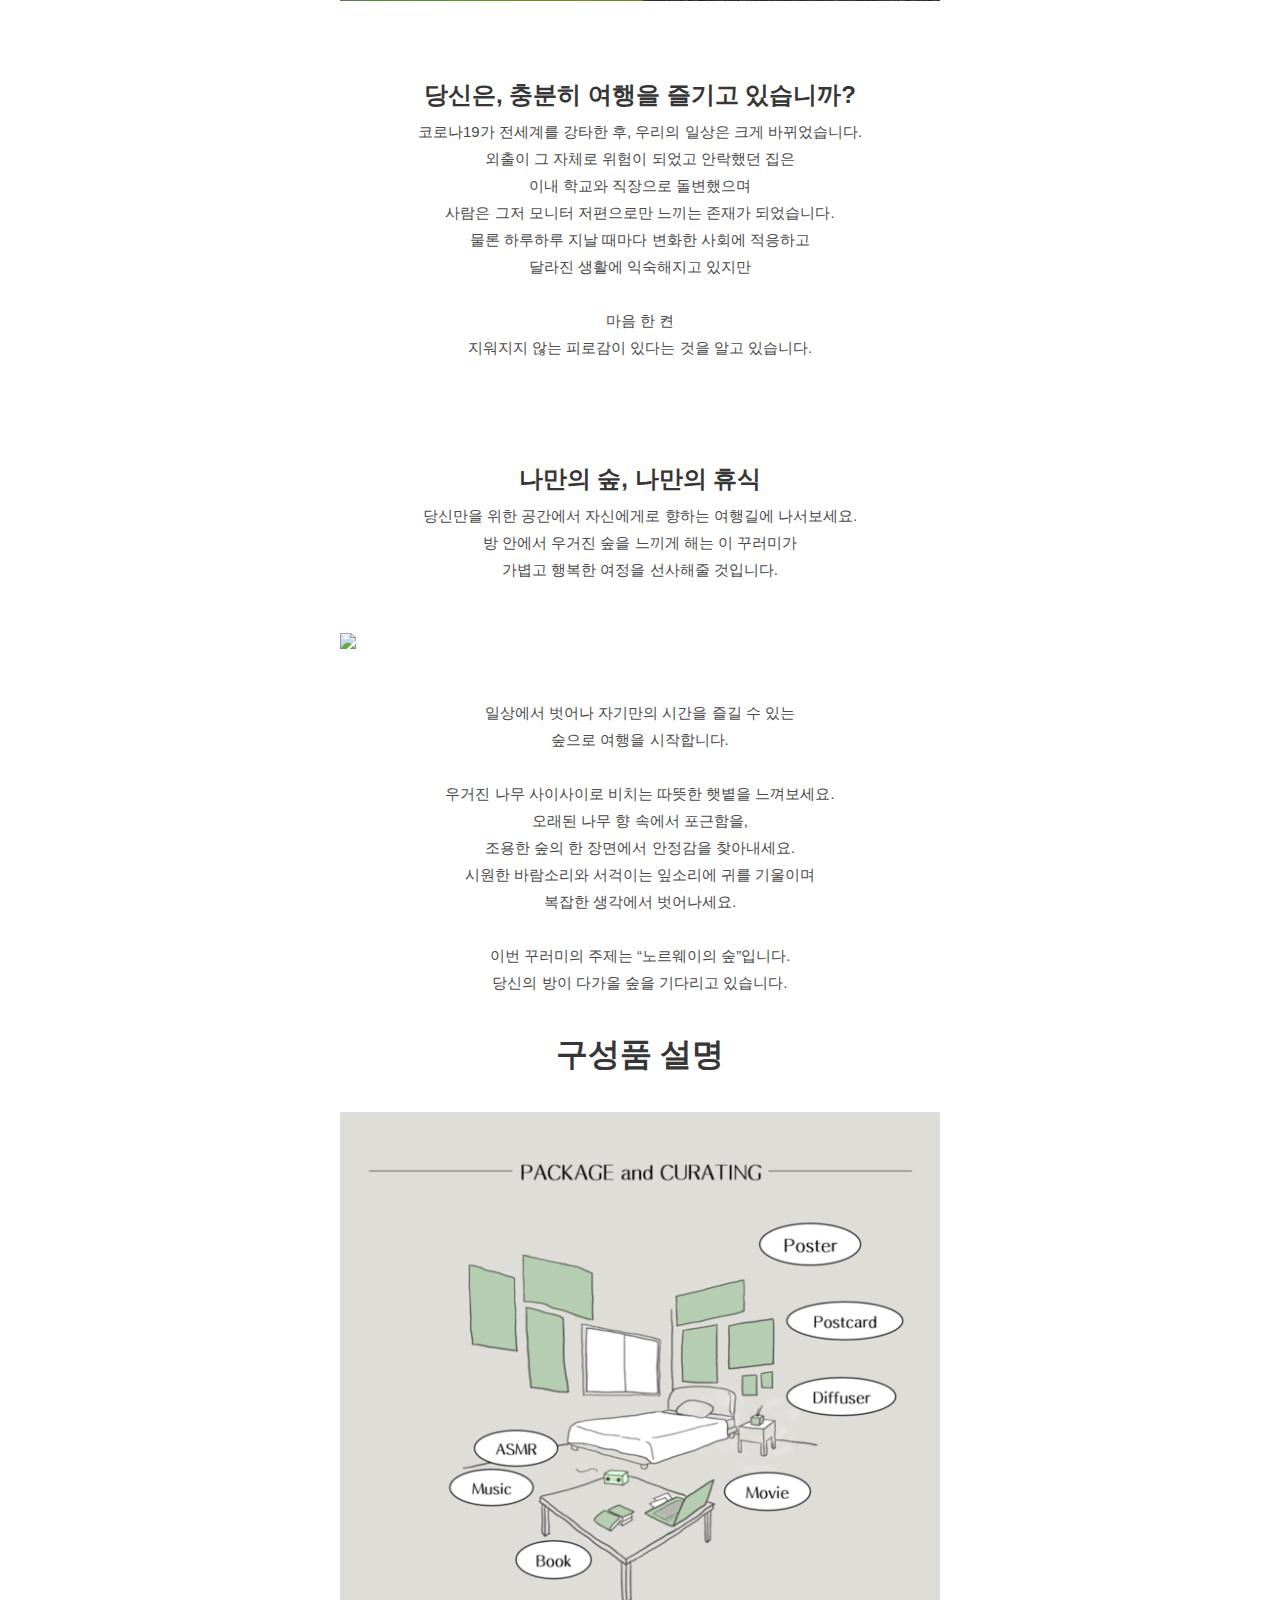
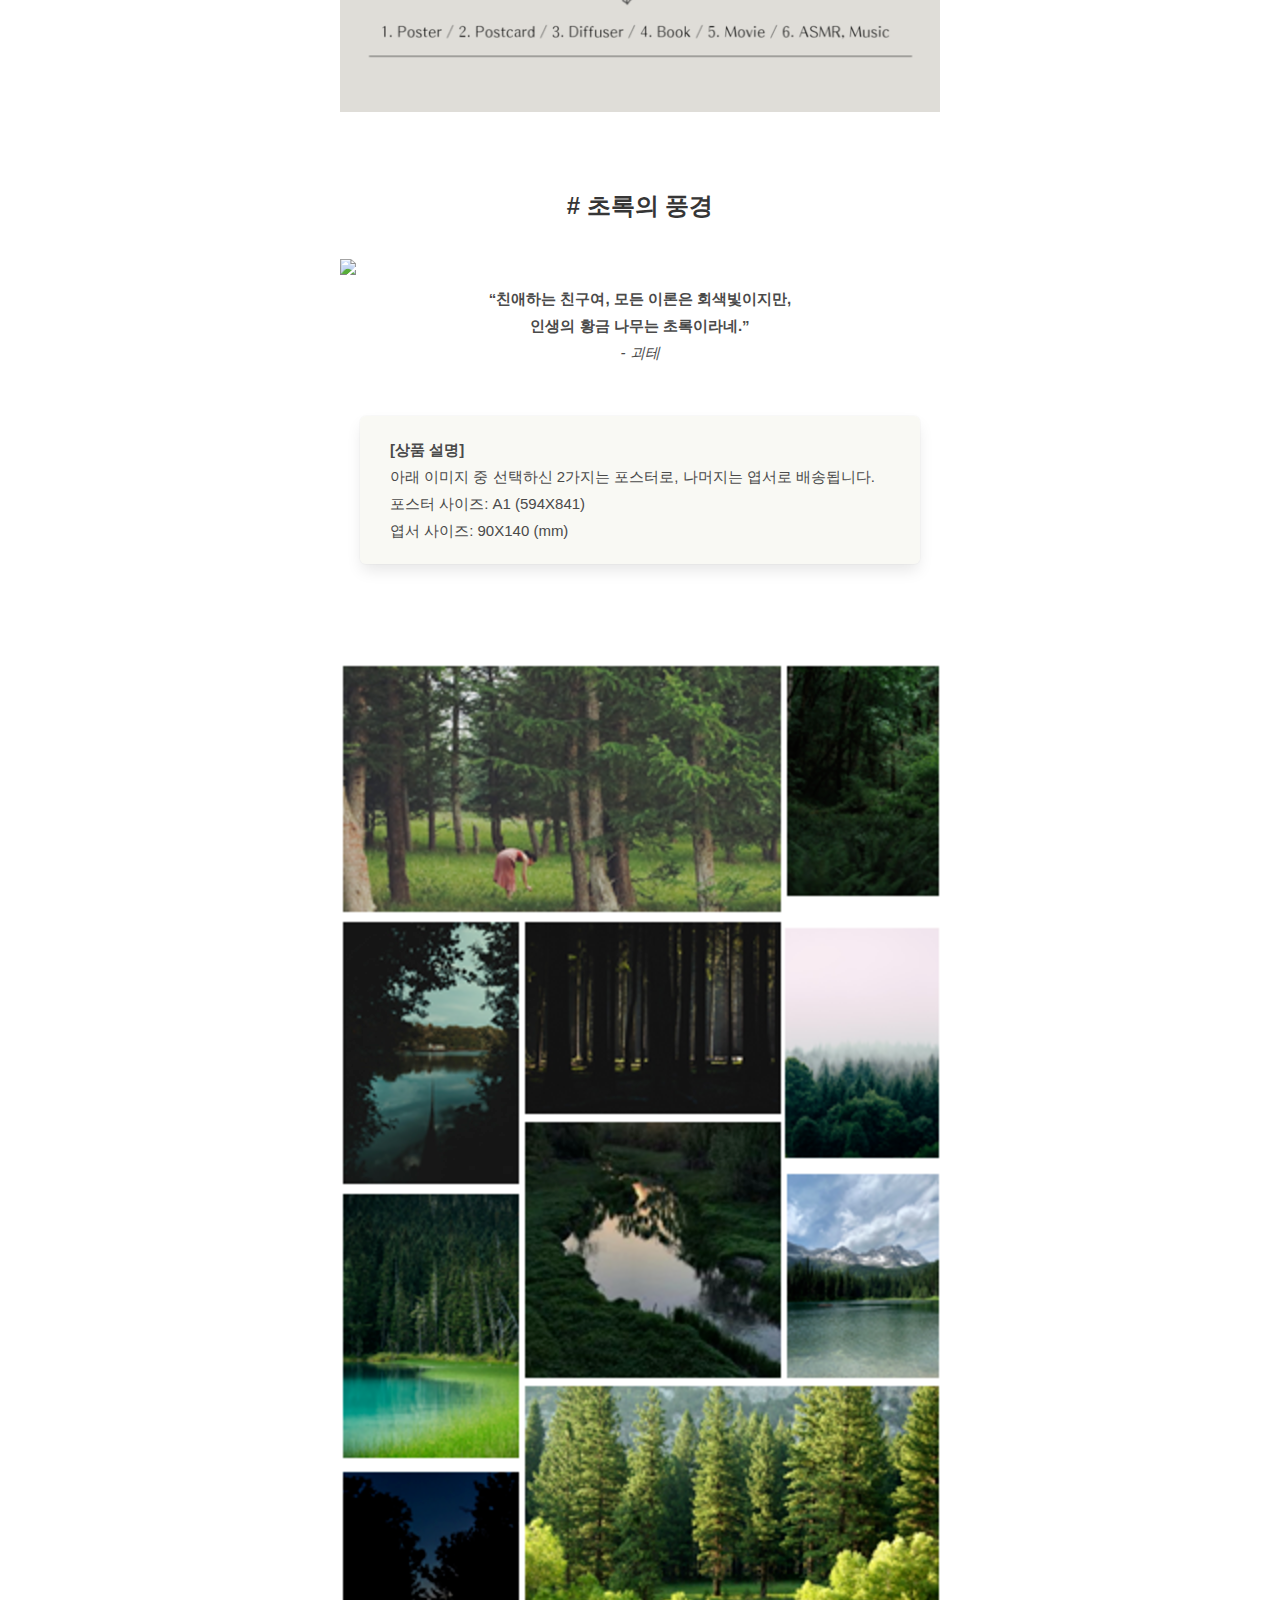
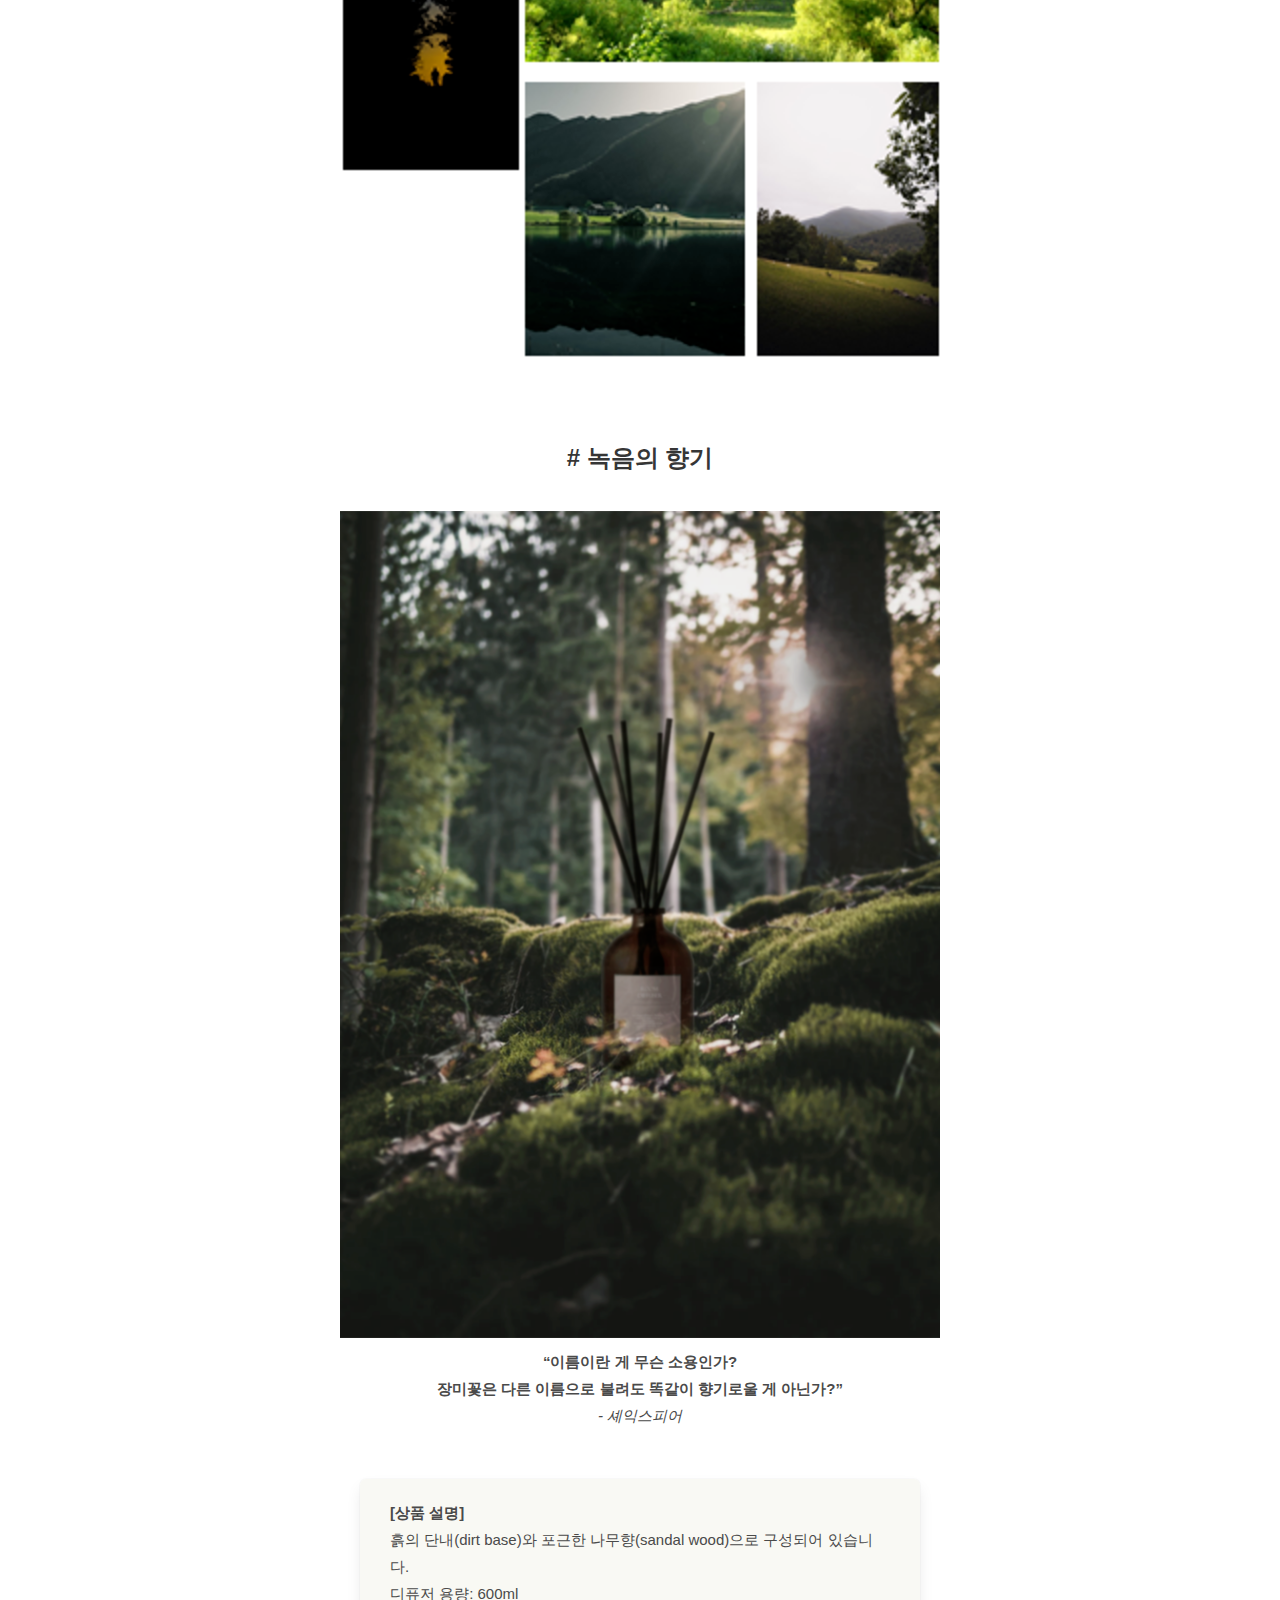
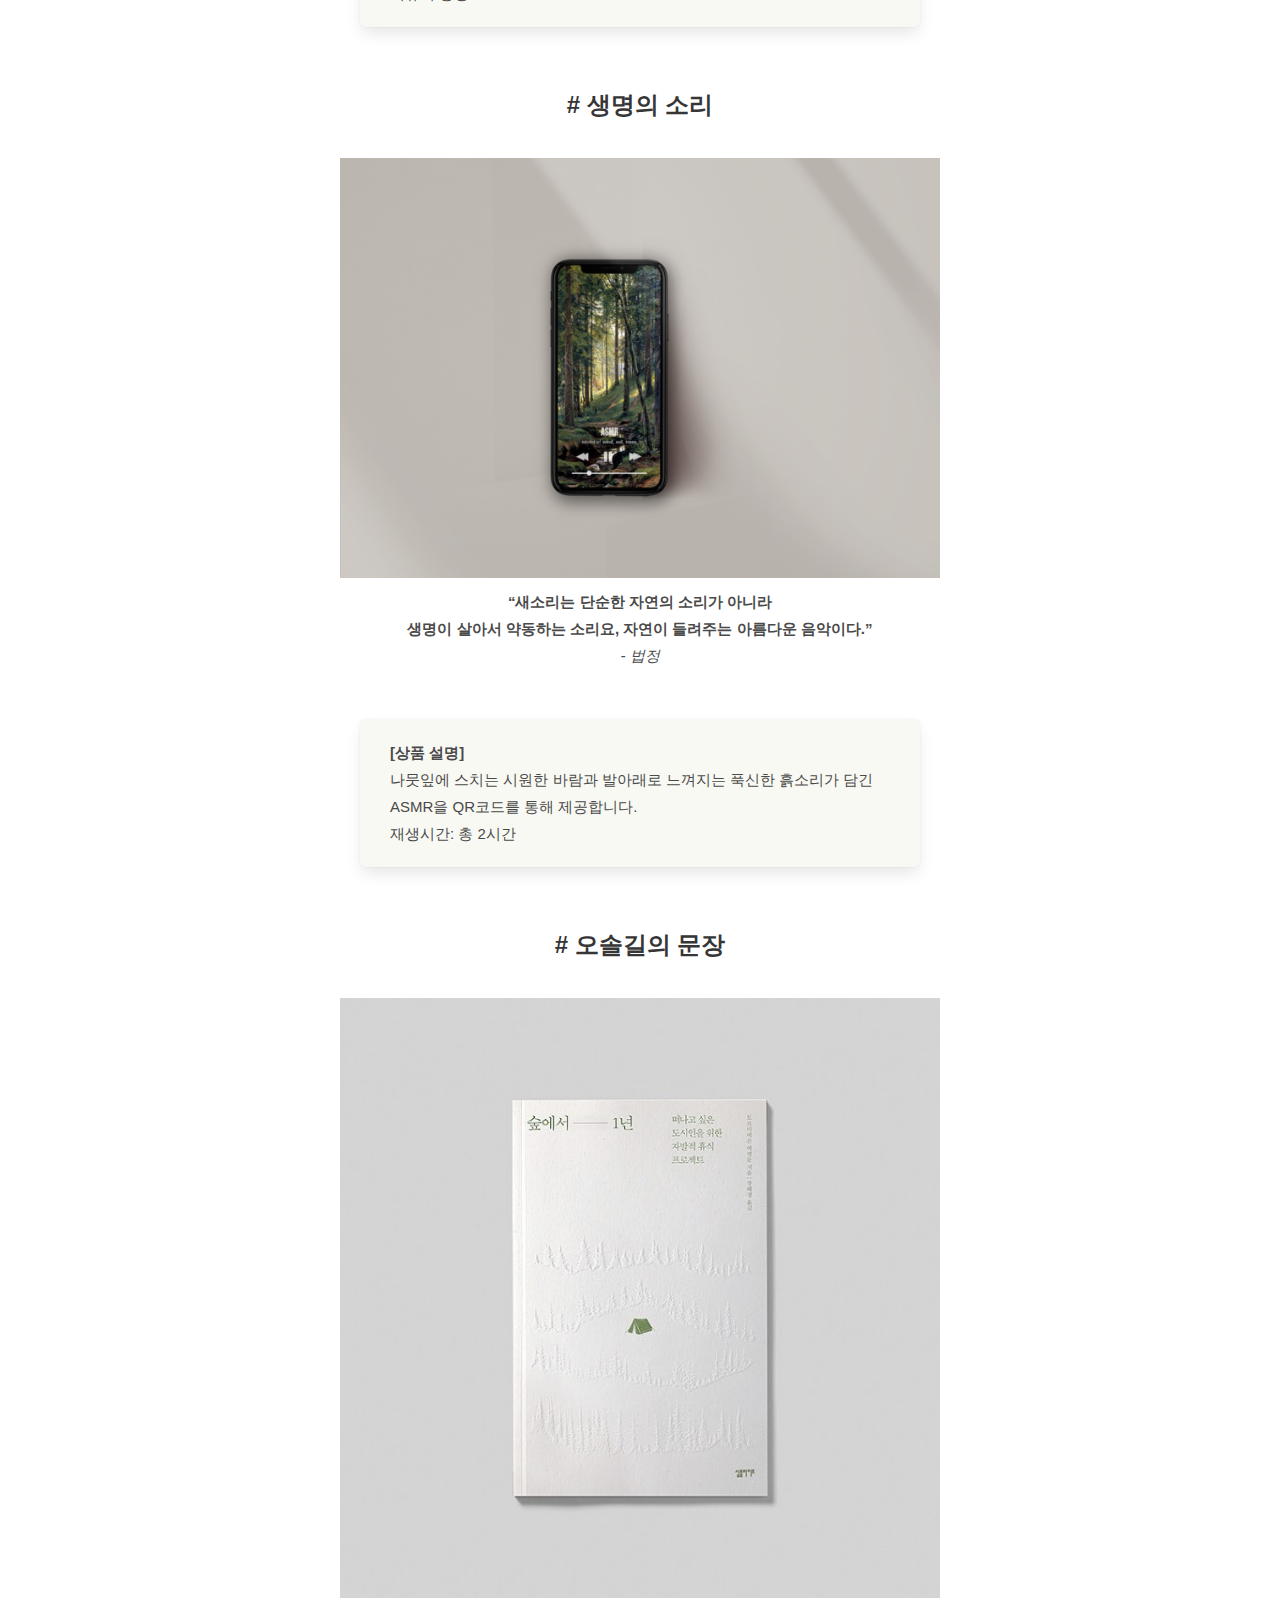
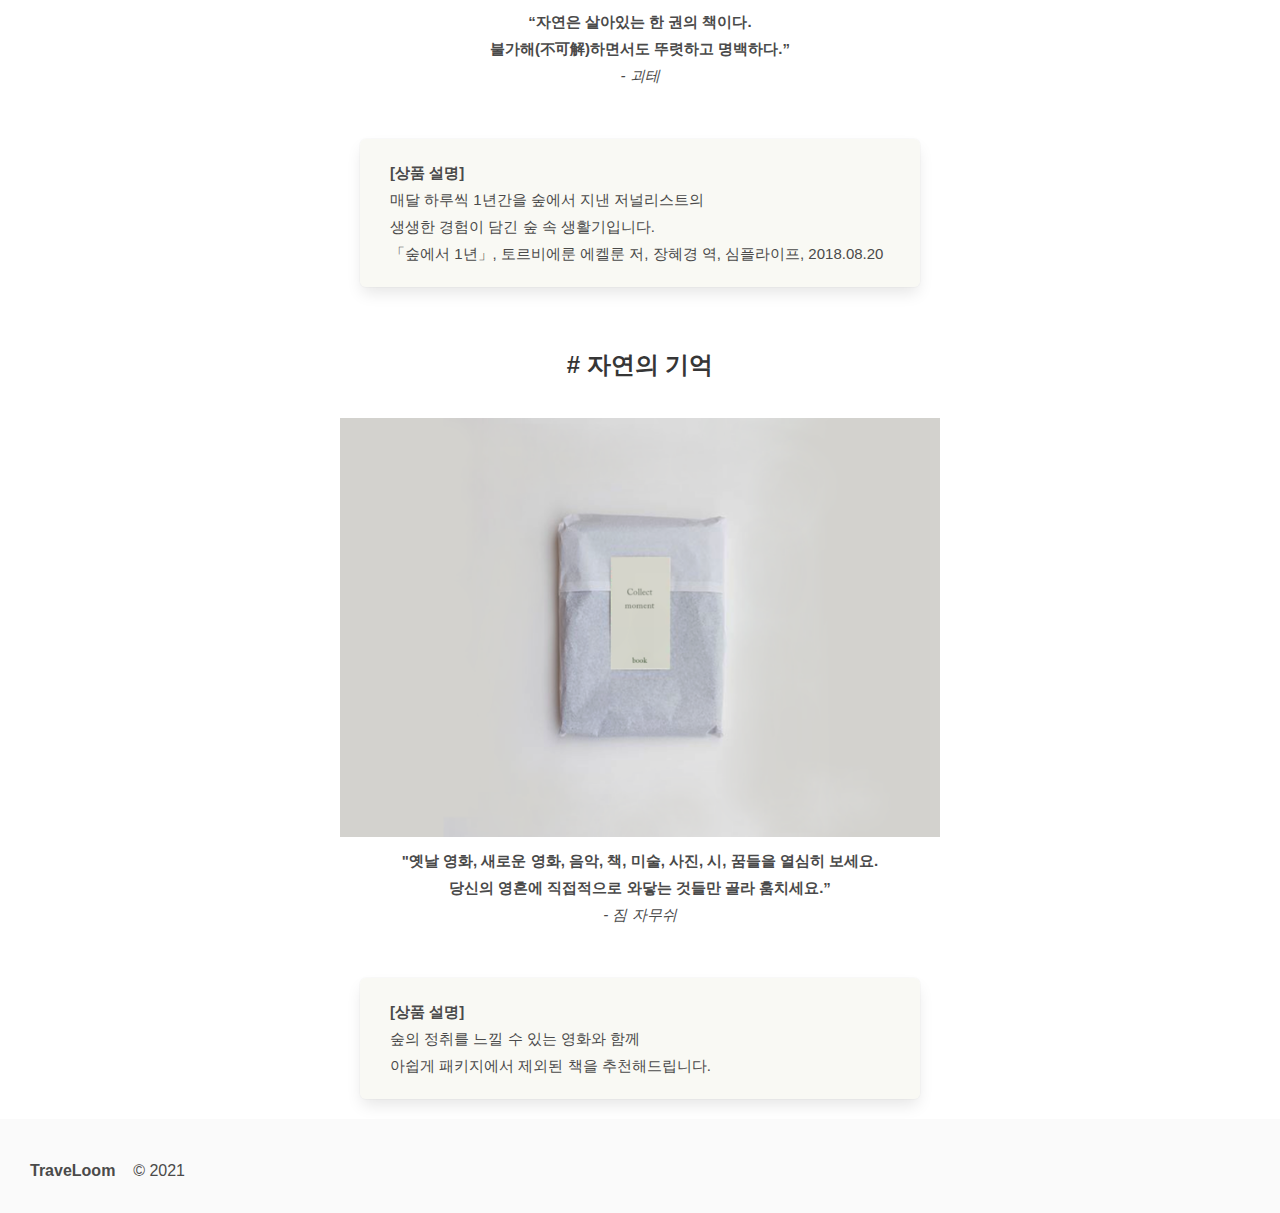
==== commit 4bcc42f5: "update description" ====
--- a/index.html
+++ b/index.html
@@ -164,7 +164,7 @@
         <div class="box">
             <p>
                 <b>[상품 설명]</b>
-                <br>테마에 어울리는 숲 배경의 ASMR을 QR코드를 통해 제공합니다.
+                <br>나뭇잎에 스치는 시원한 바람과 발아래로 느껴지는 푹신한 흙소리가 담긴 ASMR을 QR코드를 통해 제공합니다.
                 <br>재생시간: 총 2시간
             </p>
         </div>
--- a/product.css
+++ b/product.css
@@ -98,8 +98,11 @@
     font-size: 12px;
   }
   .hl-main-pricing {
-    margin-right: 30px;
+    margin-right: 25px;
     font-size: 14px;
+  }
+  .hl-button {
+    font-size: 18px !important;
   }
   .box {
     padding: 1rem !important;
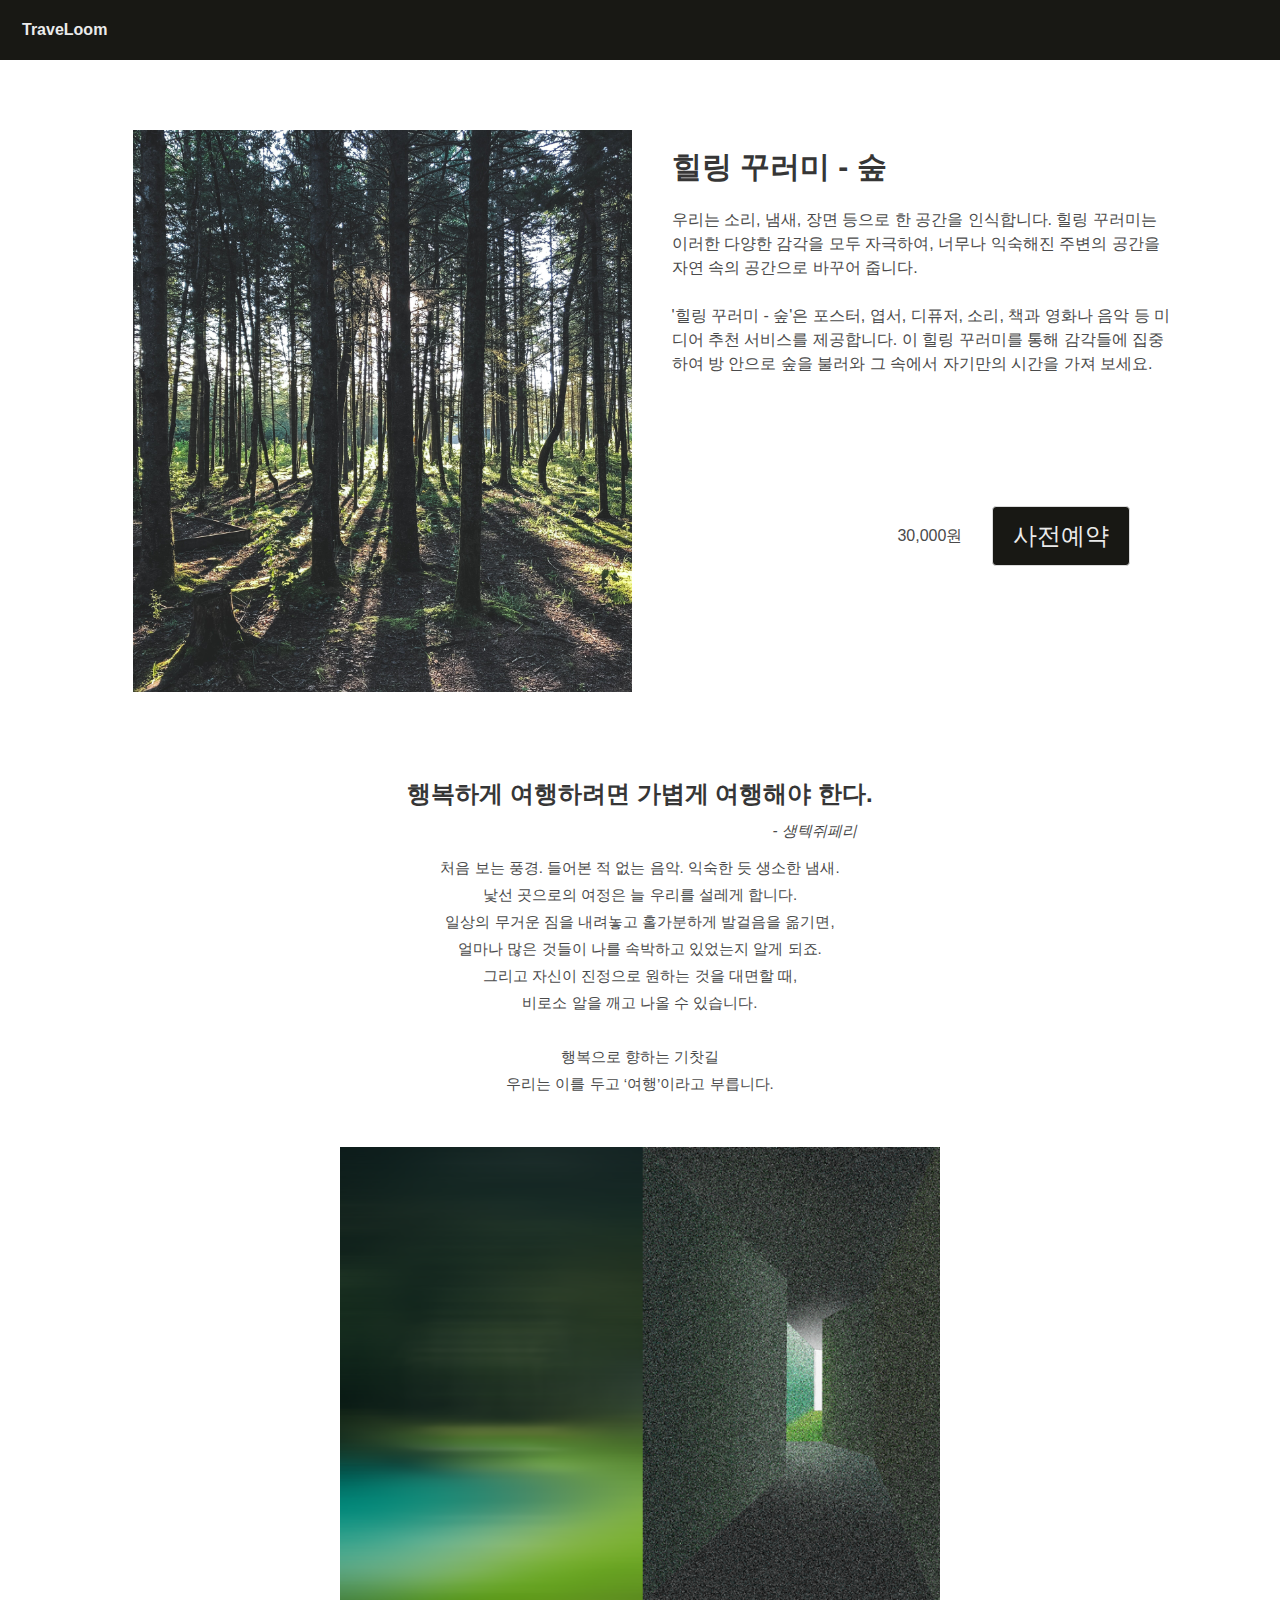
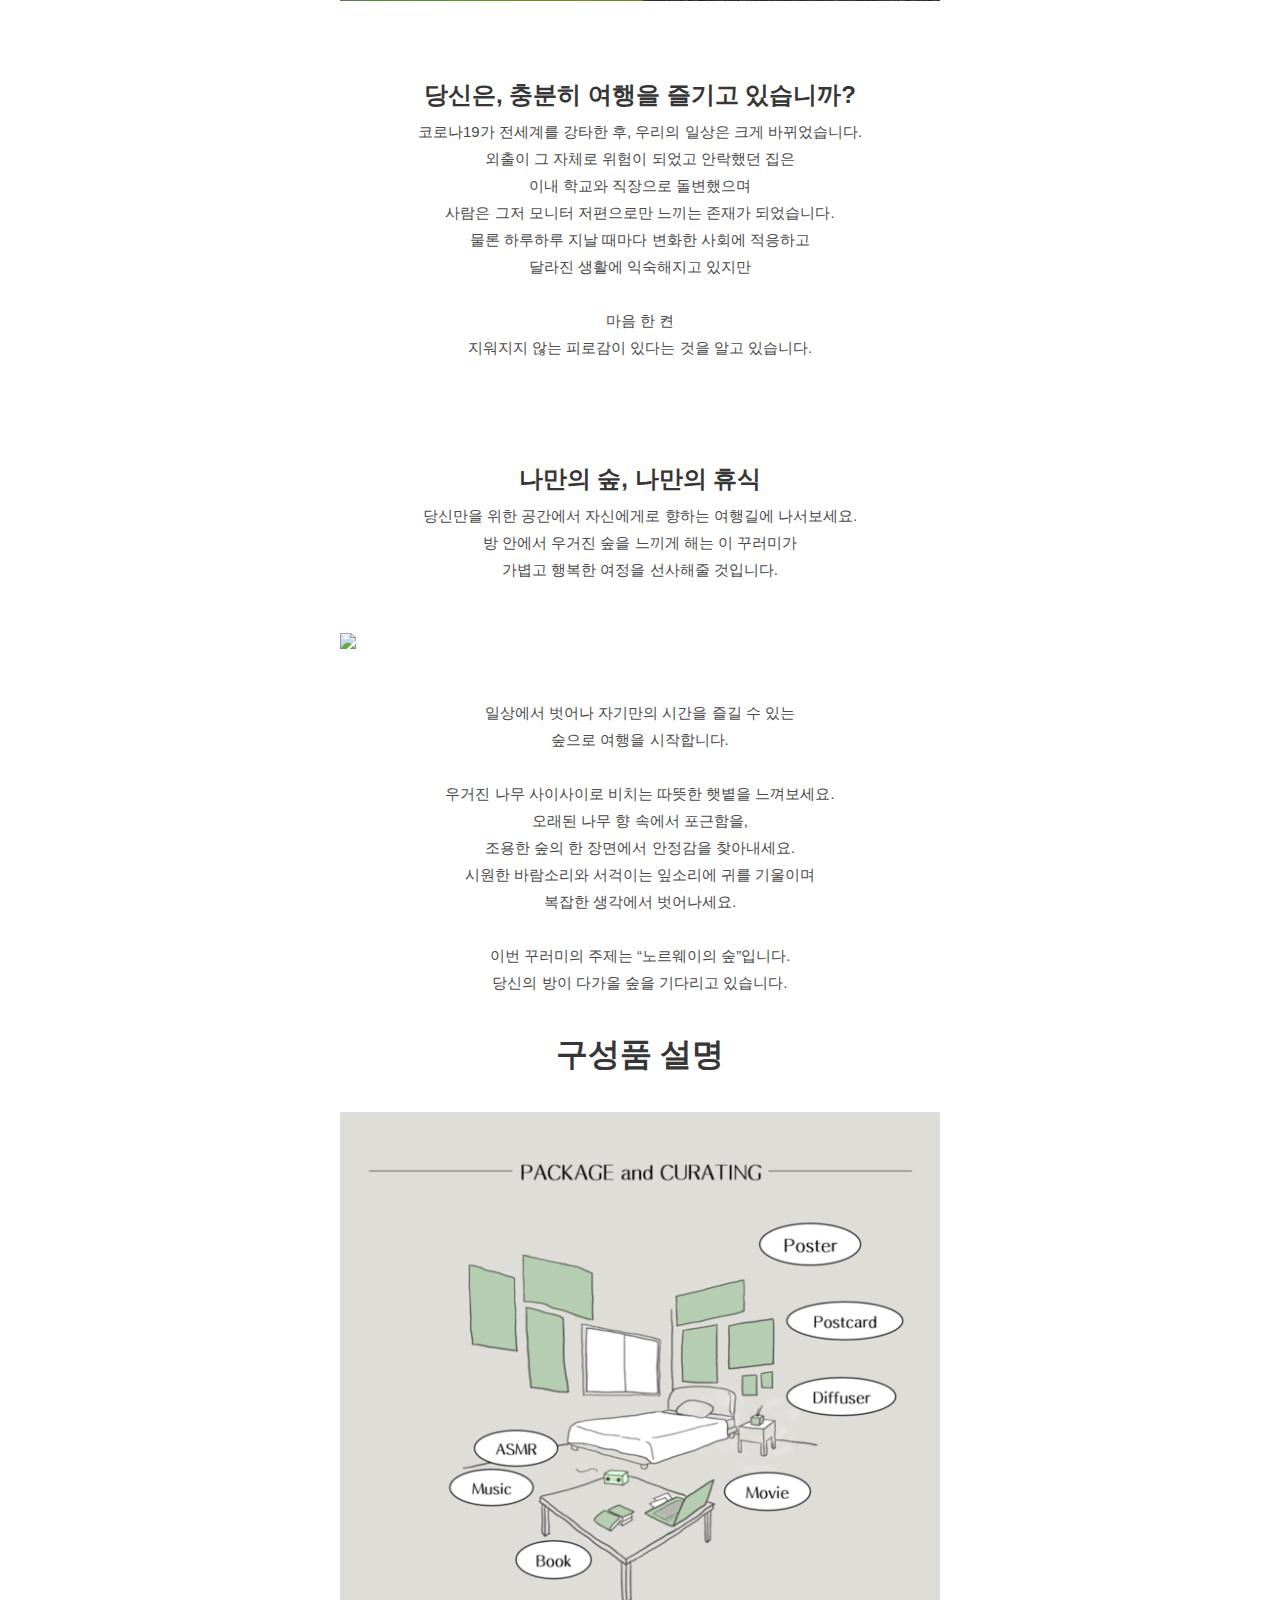
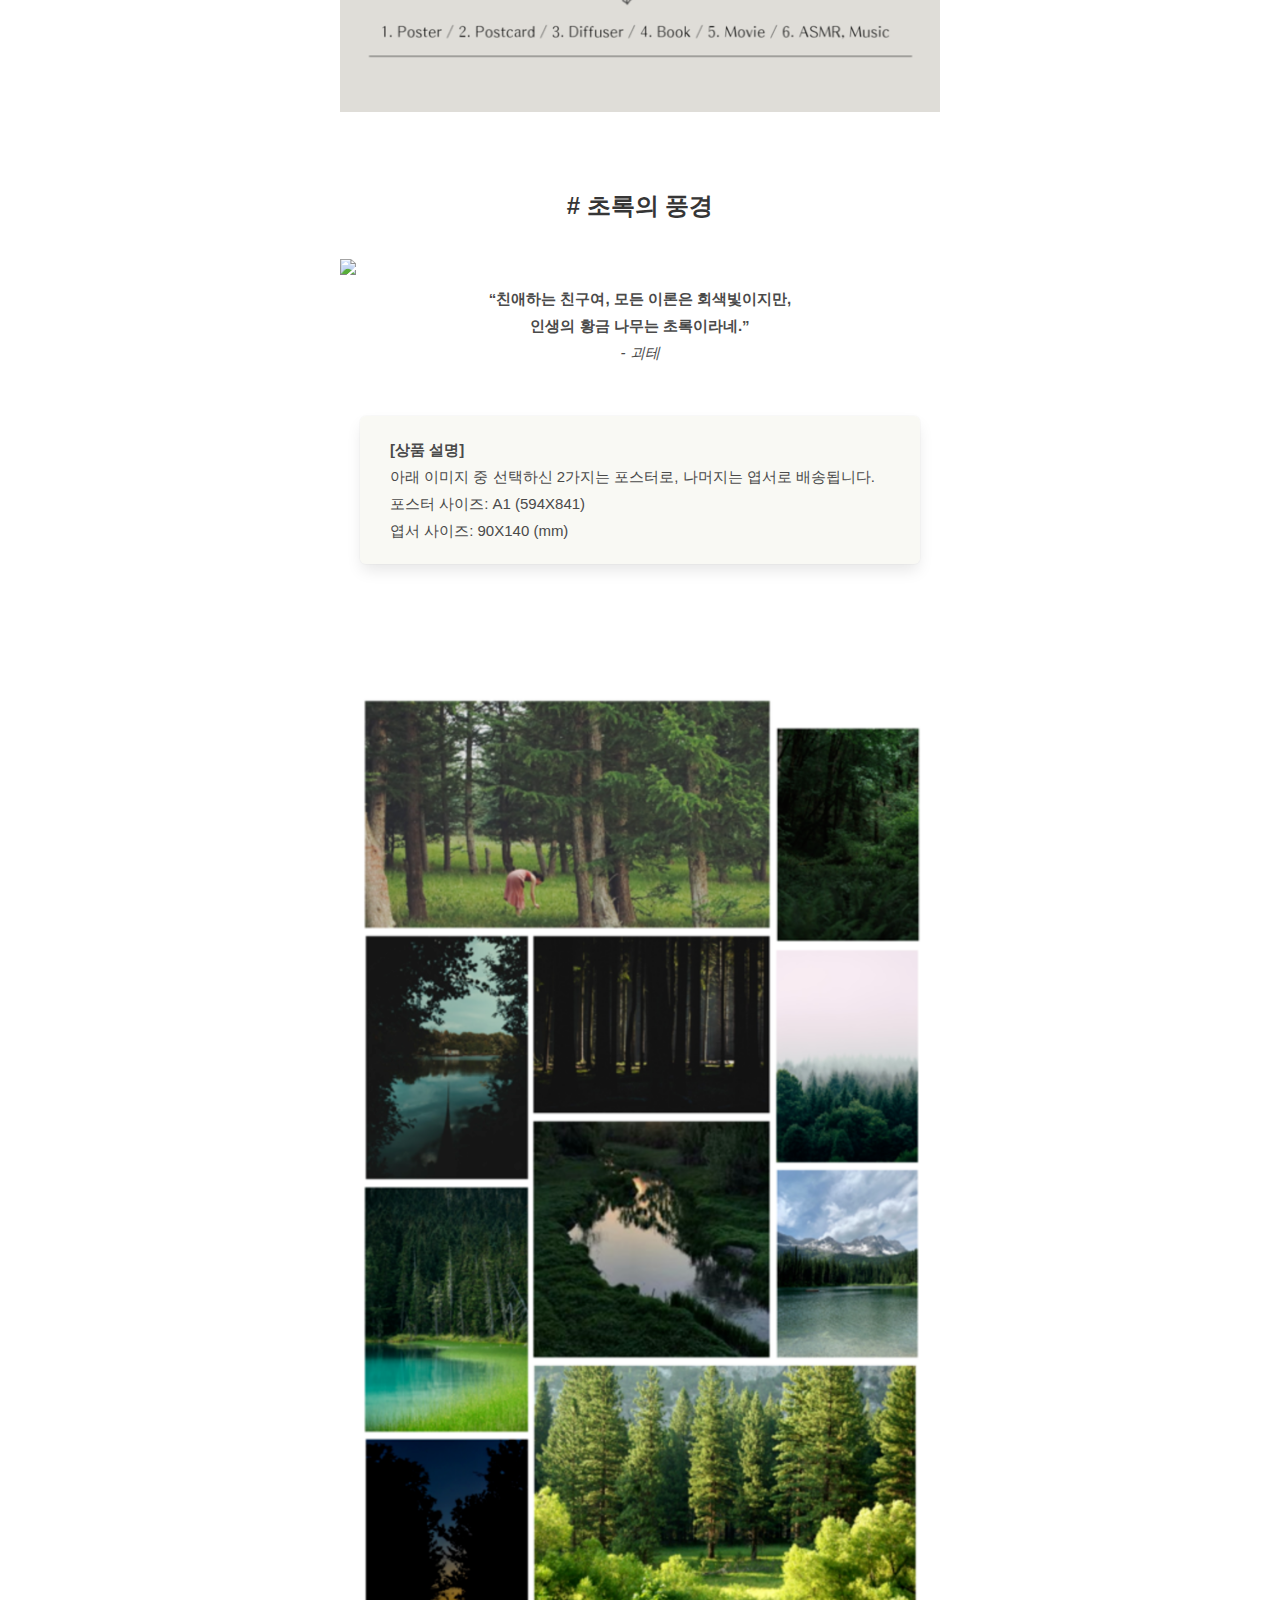
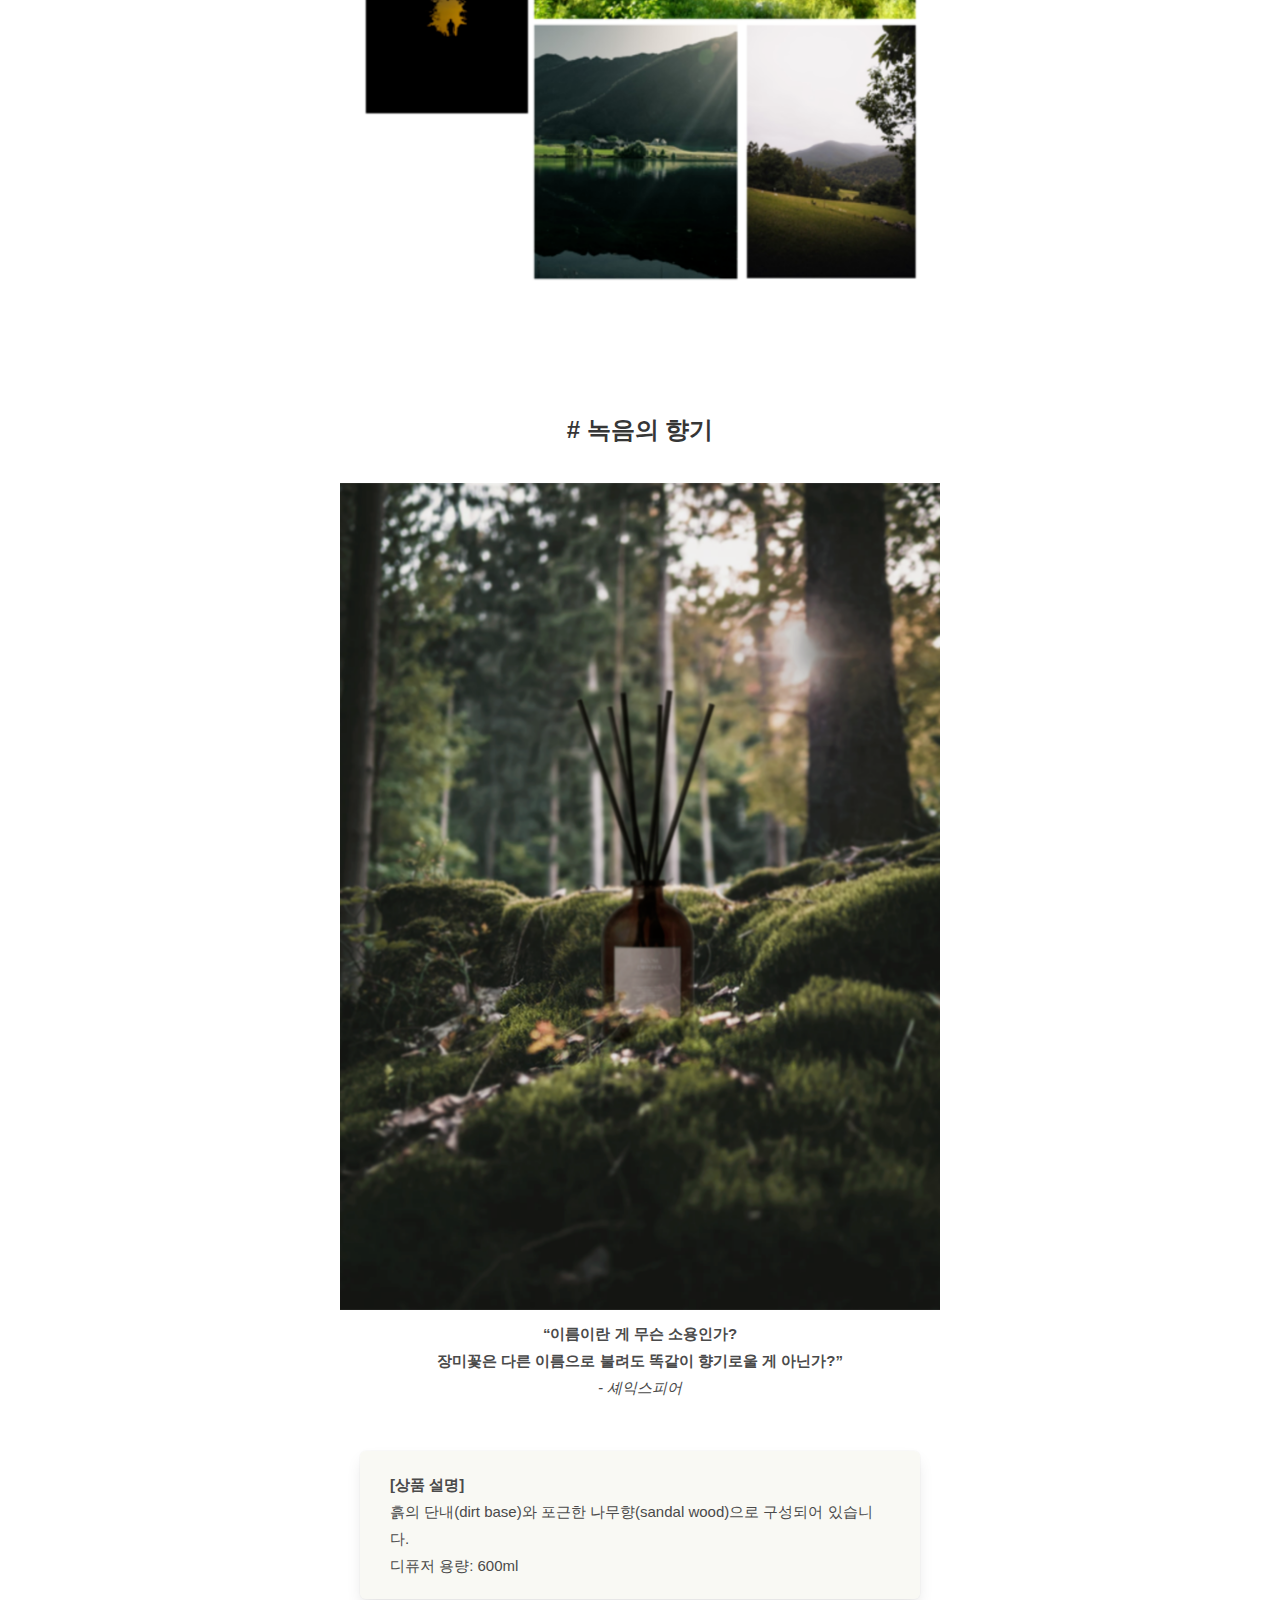
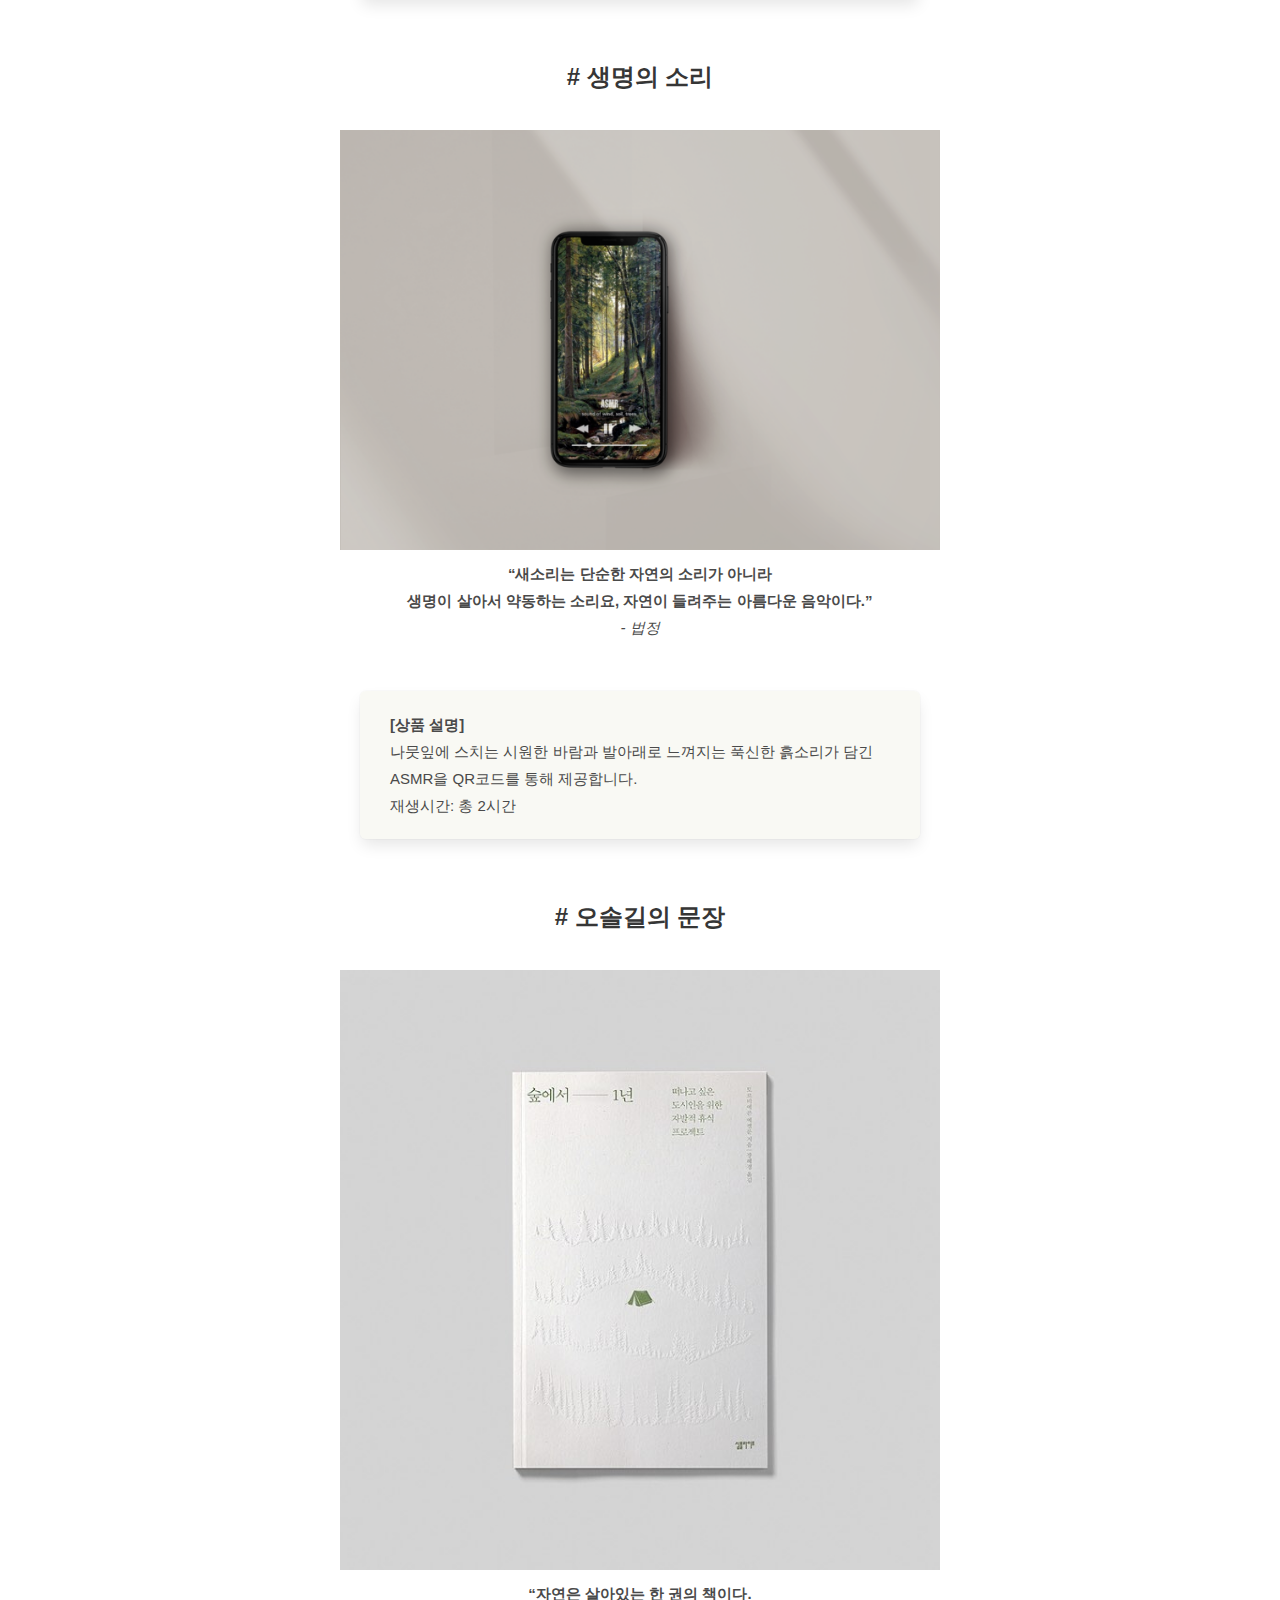
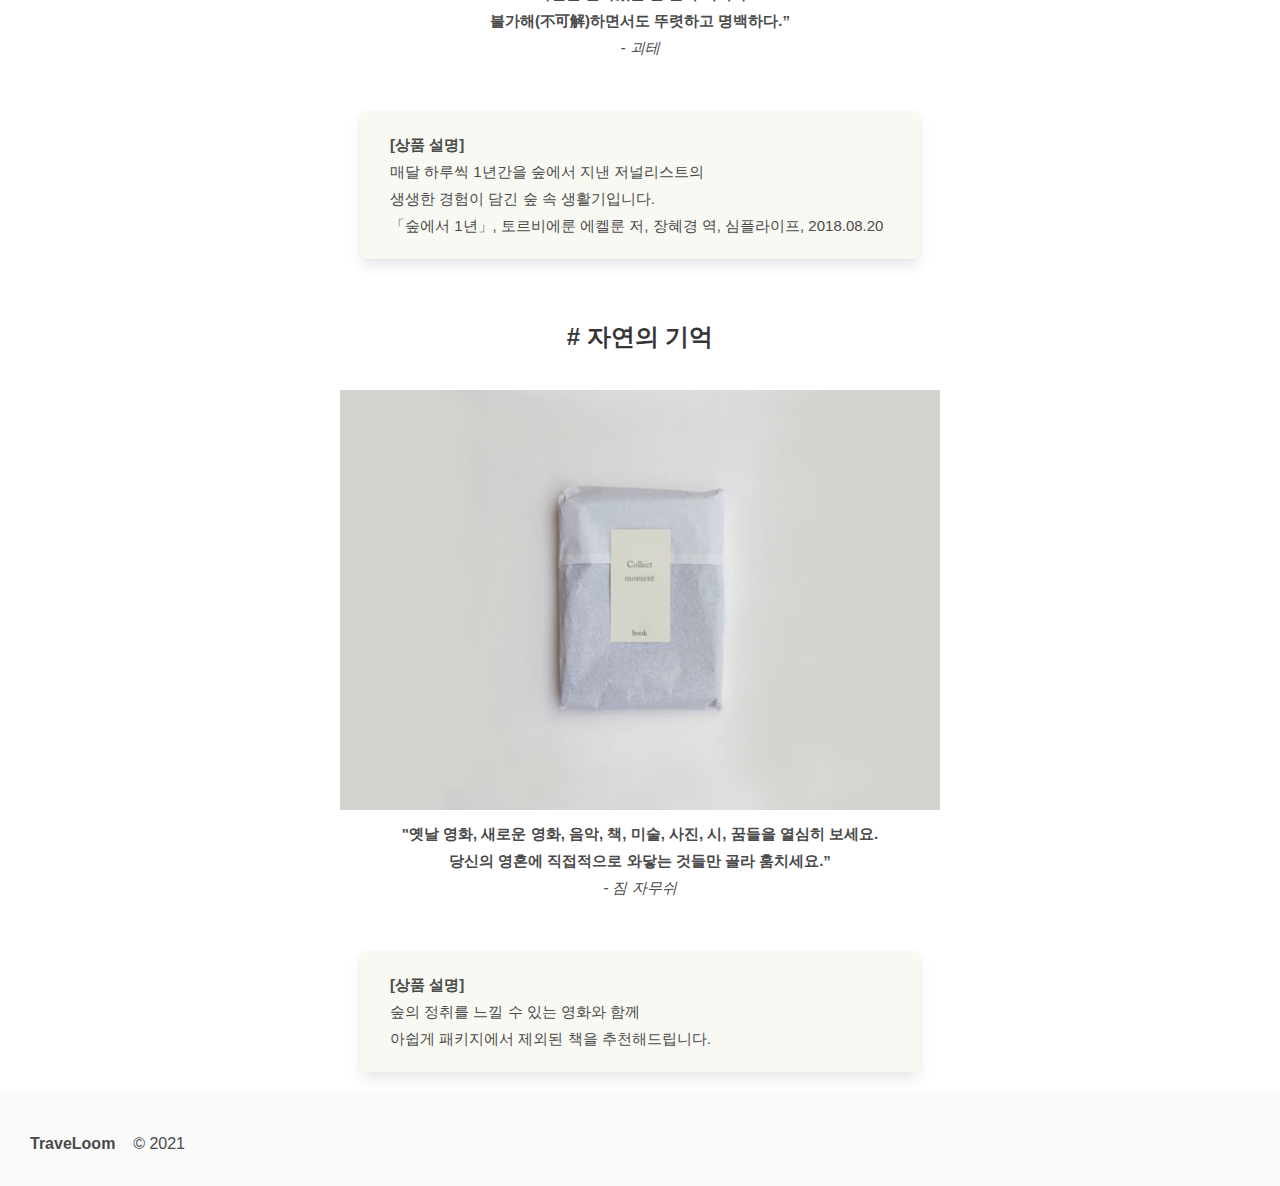
==== commit fdedab3a: "fix image class" ====
--- a/index.html
+++ b/index.html
@@ -135,7 +135,7 @@
                 <br>엽서 사이즈:  90X140 (mm)
             </p>
         </div>
-        <img src="/img/5.png">
+        <img class="image" src="/img/5.png">
         <h4 class="title is-size-4"># 녹음의 향기</h4>
             <div class="image">
                 <img src="/img/6.png">
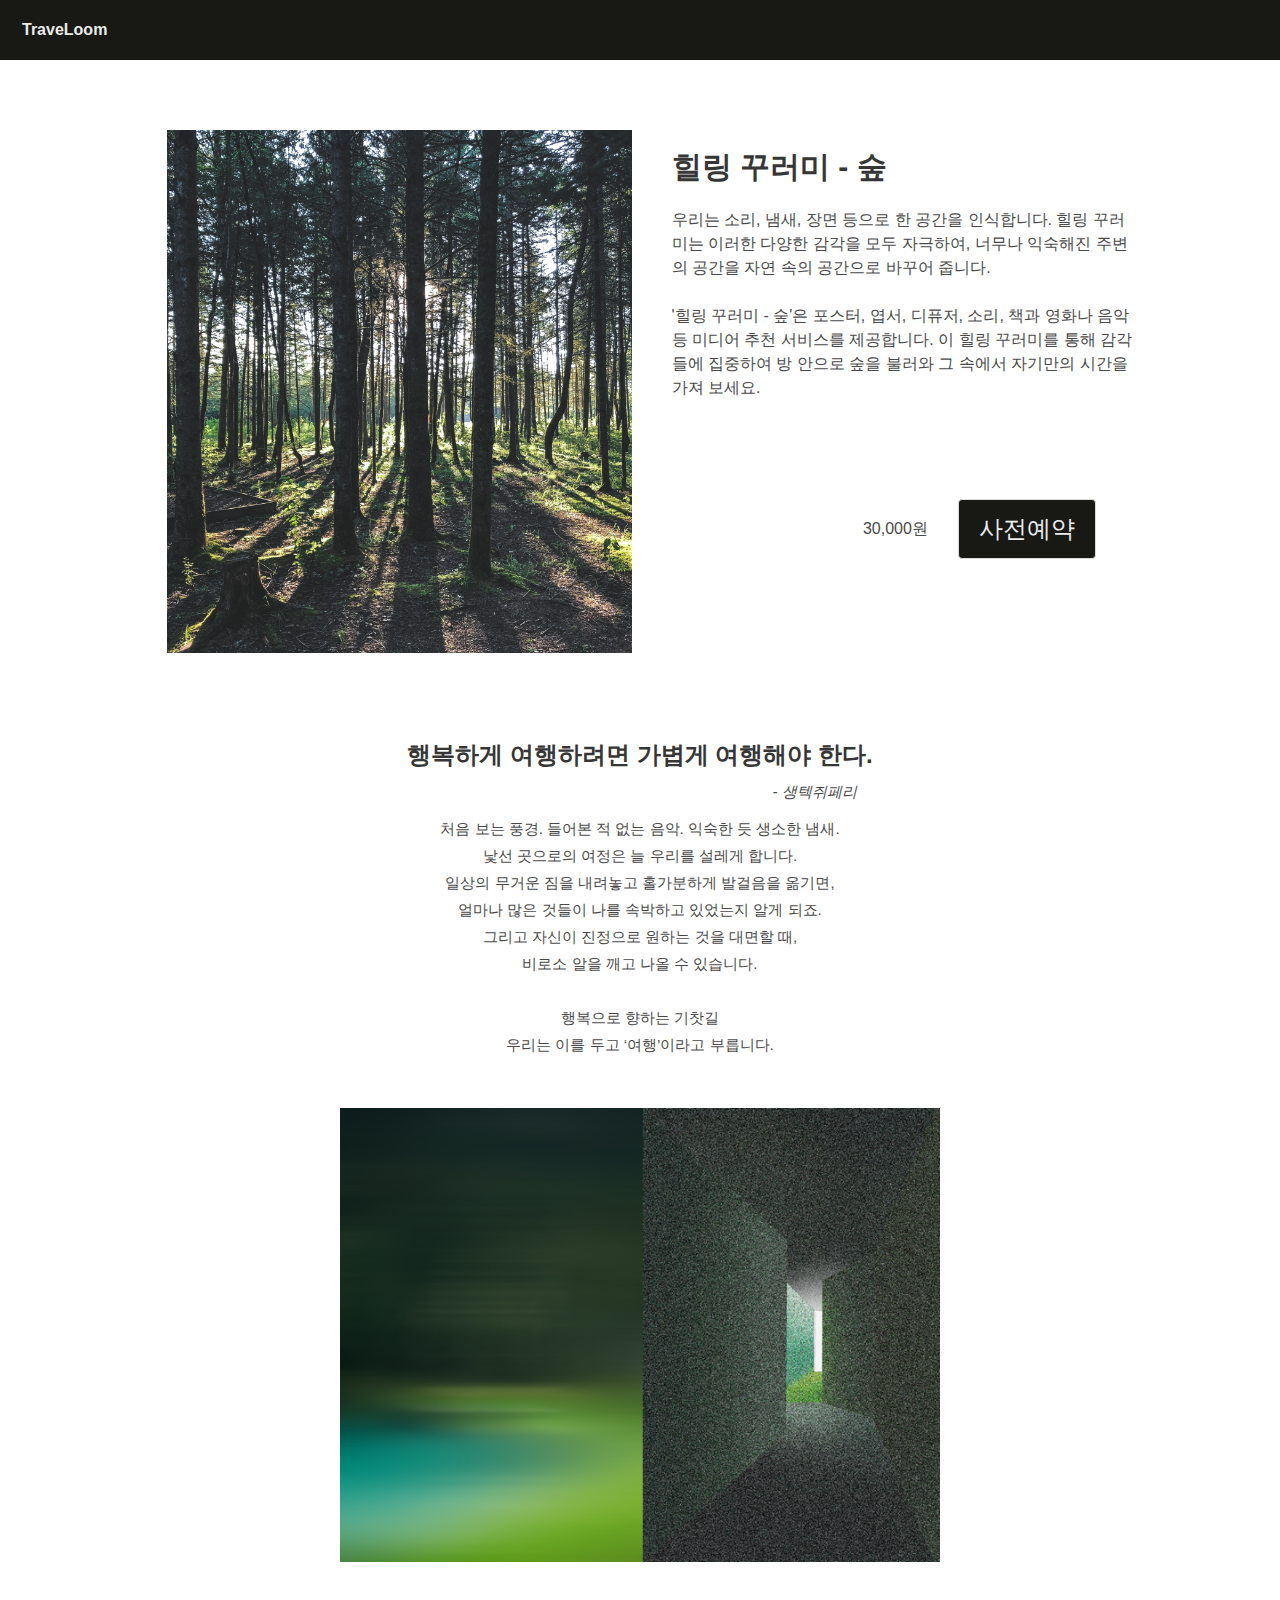
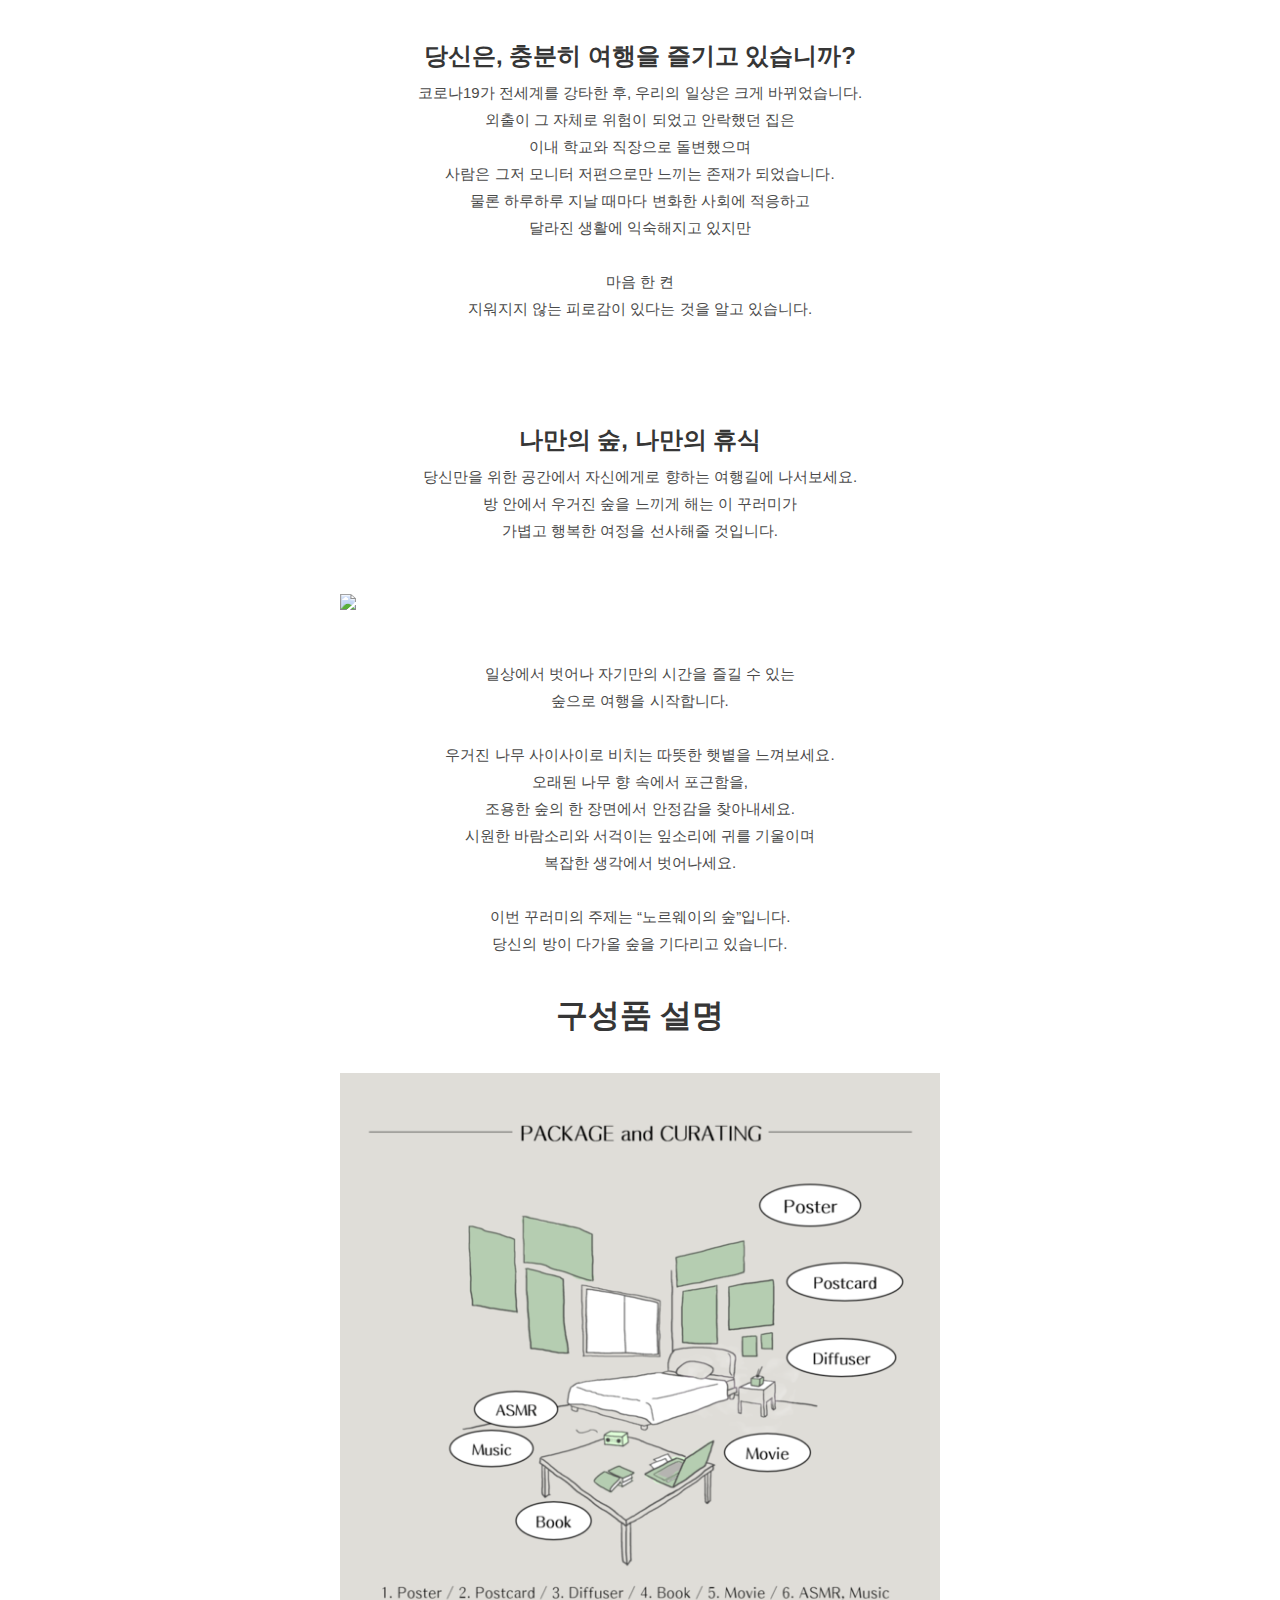
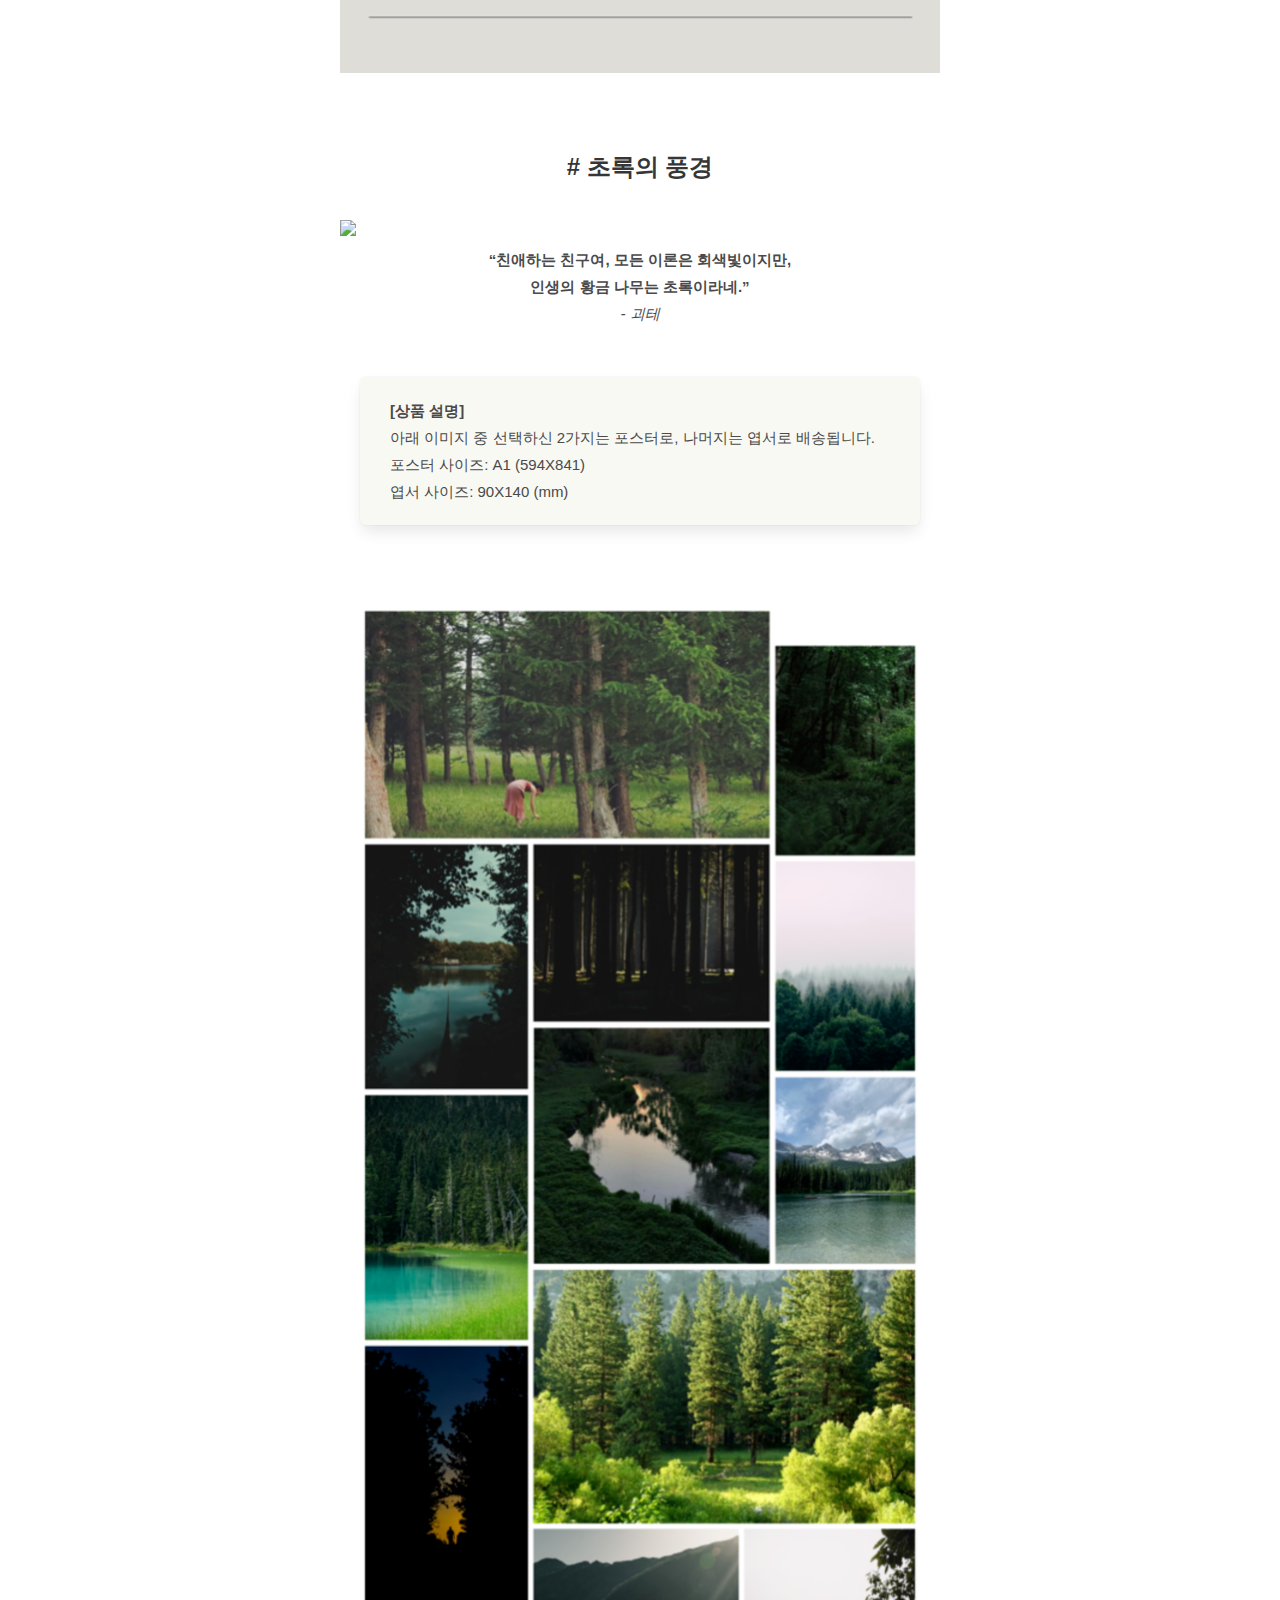
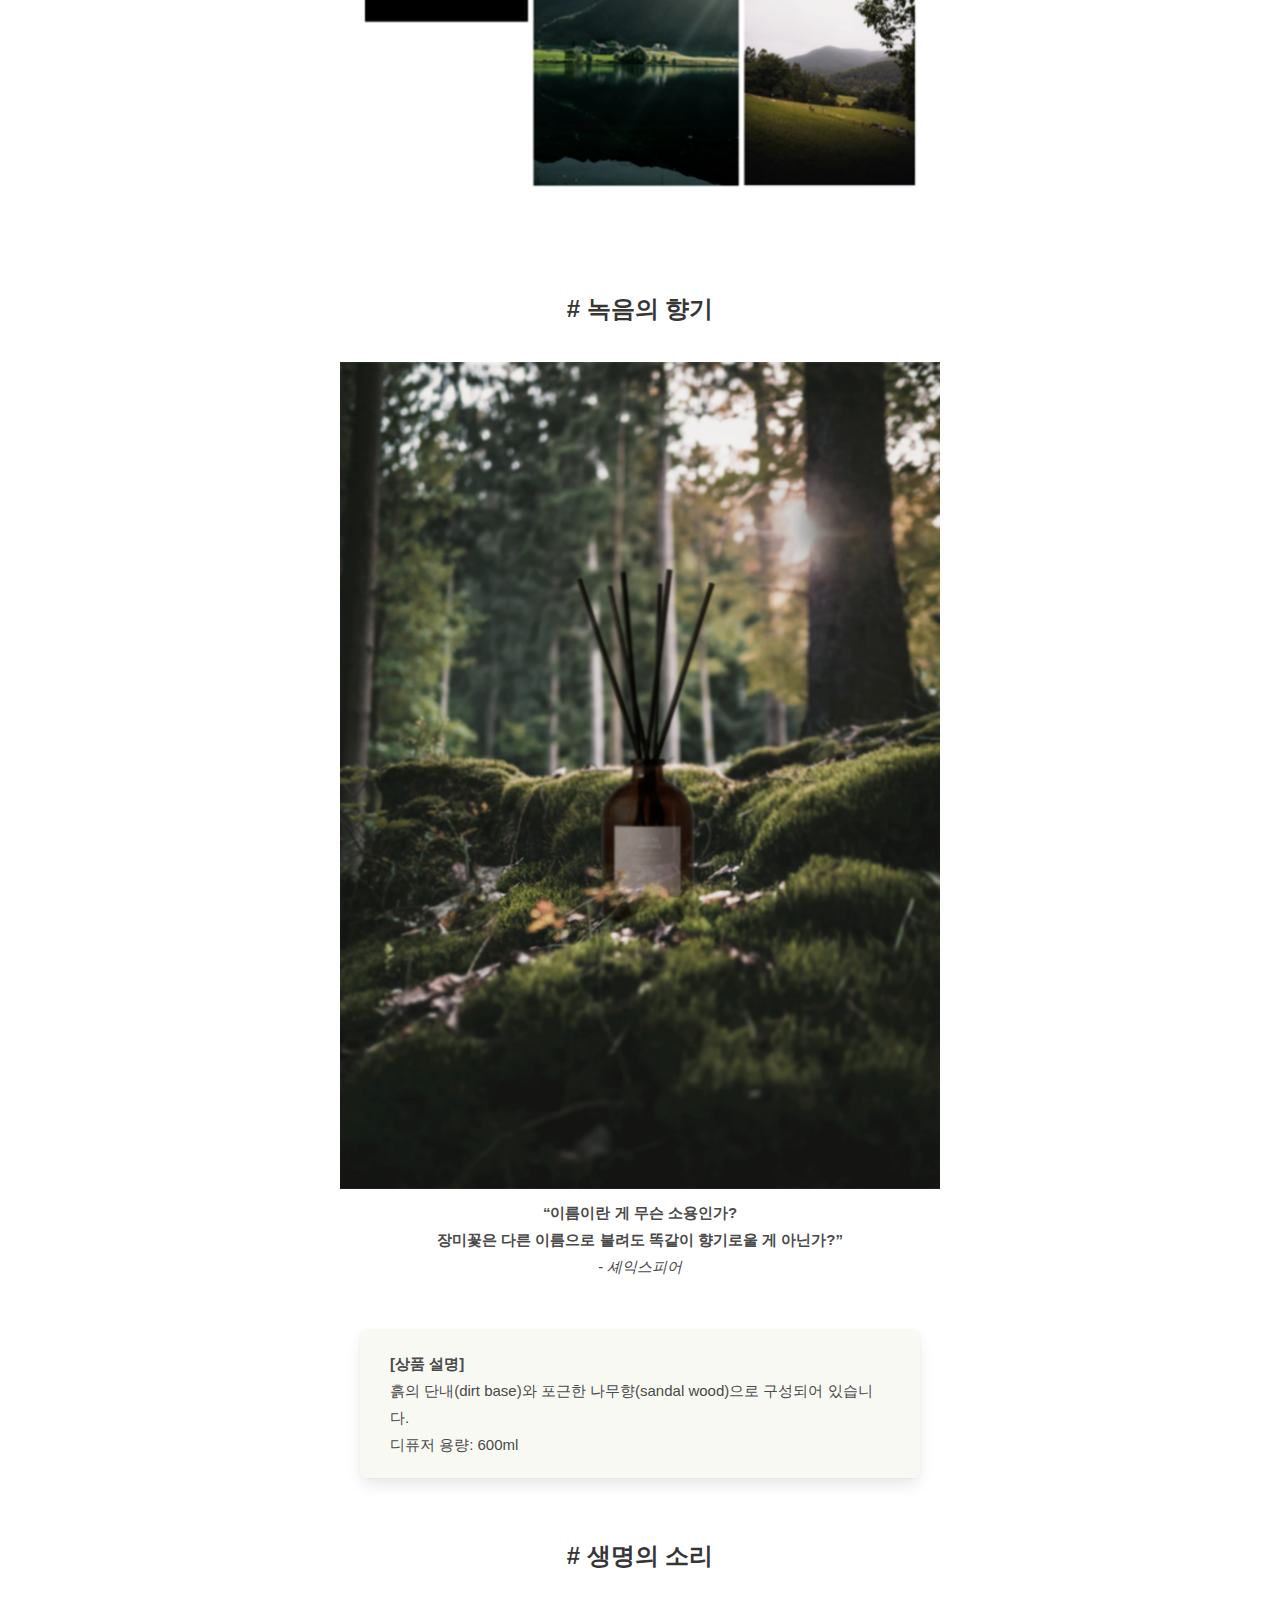
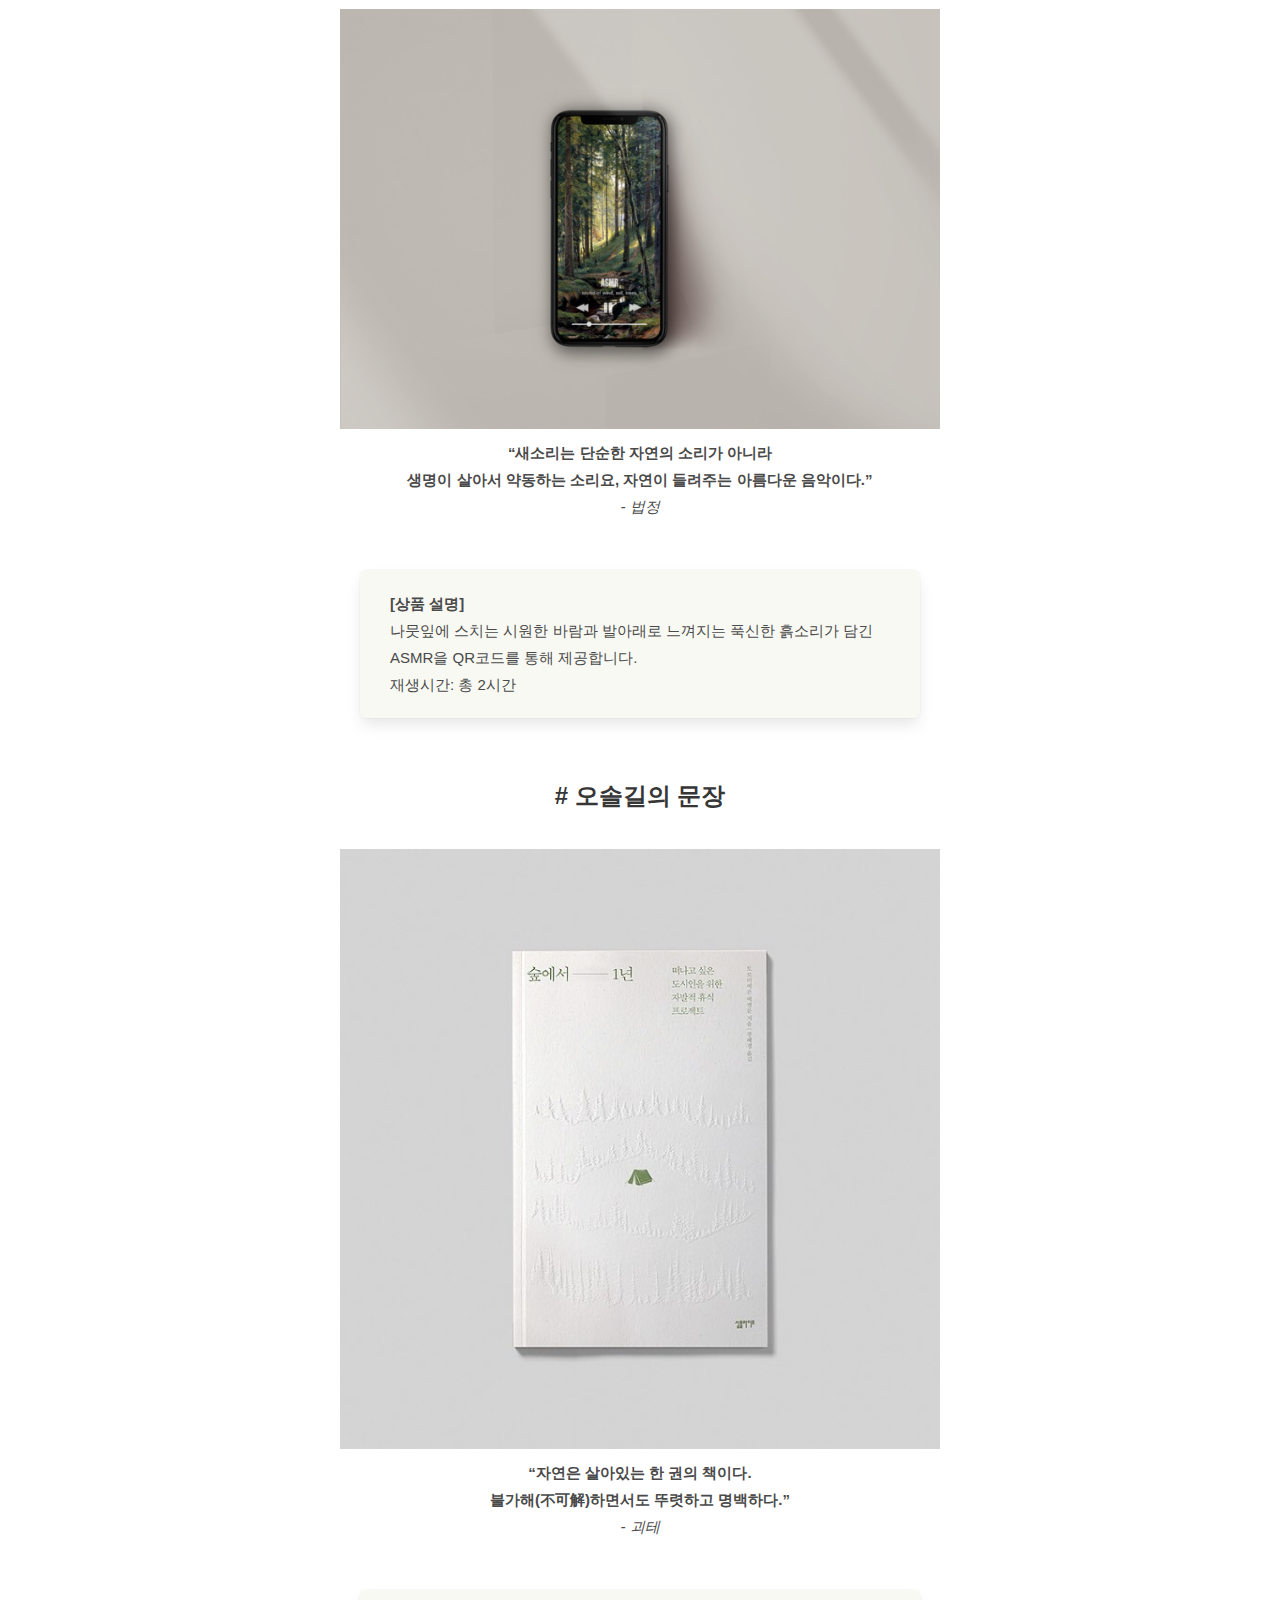
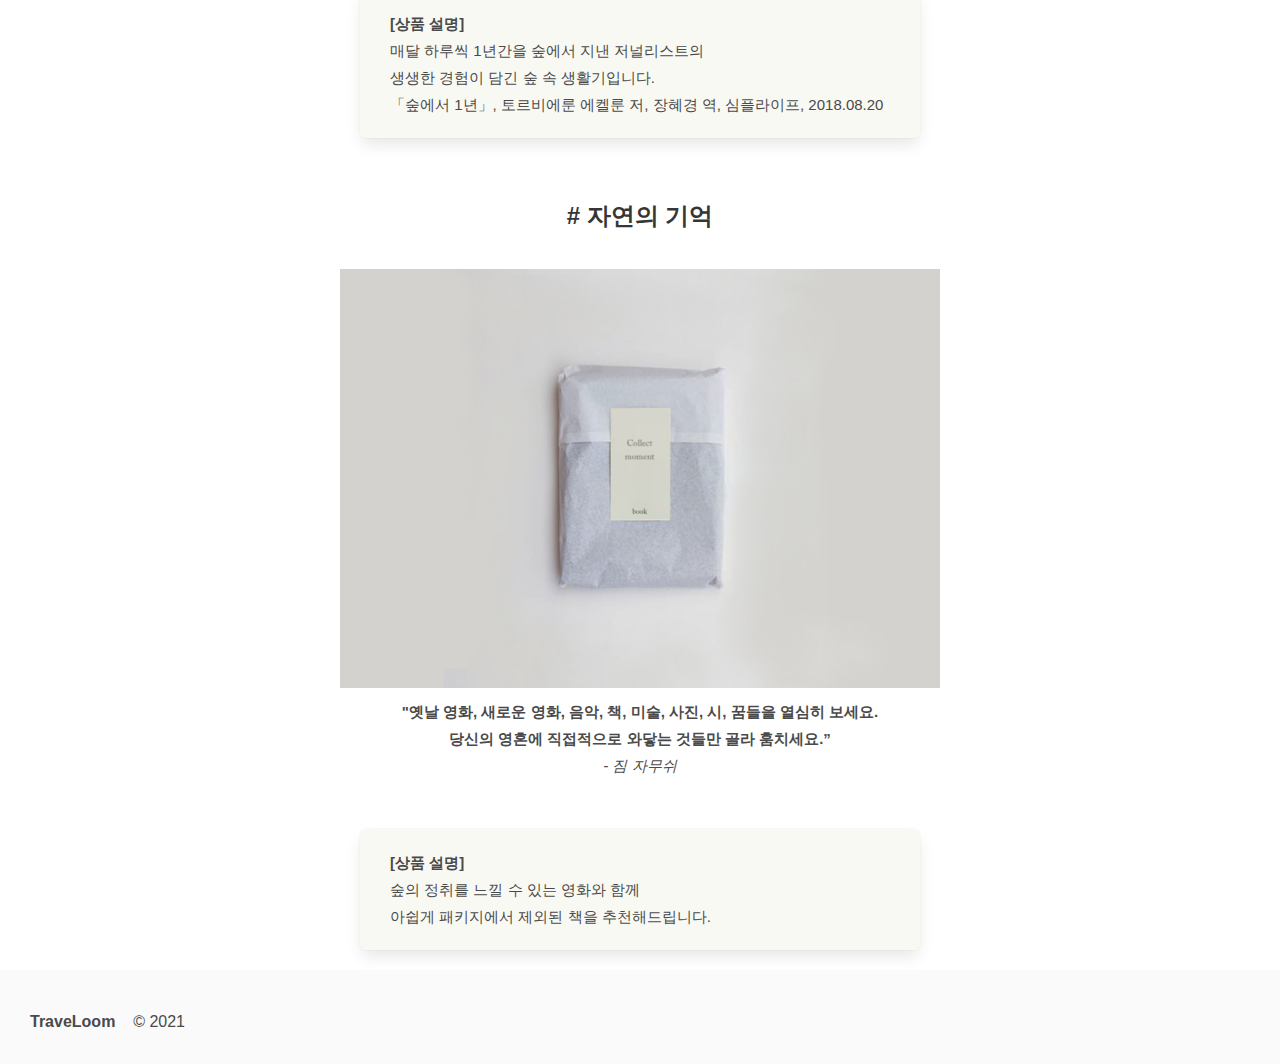
==== commit 25545dc8: "update survey page & title" ====
--- a/index.html
+++ b/index.html
@@ -4,7 +4,7 @@
 <head>
     <meta charset="utf-8">
     <meta name="viewport" content="width=device-width, initial-scale=1">
-    <title>TraveLoom 힐링 꾸러미 - 숲</title>
+    <title>힐링 꾸러미 - 숲</title>
     <link rel="stylesheet" href="/bulma.min.css">
     <link rel="stylesheet" href="/style.css">
     <link rel="stylesheet" href="product.css">
--- a/product.css
+++ b/product.css
@@ -128,7 +128,7 @@
 /* Tablets and Desktop */
 @media (min-width: 769px) {
   .hl-main-outer {
-    padding: 10px 5% 30px 7%;
+    padding: 10px 8% 30px 10%;
     margin-top: 60px;
   }
   .hl-main-content {
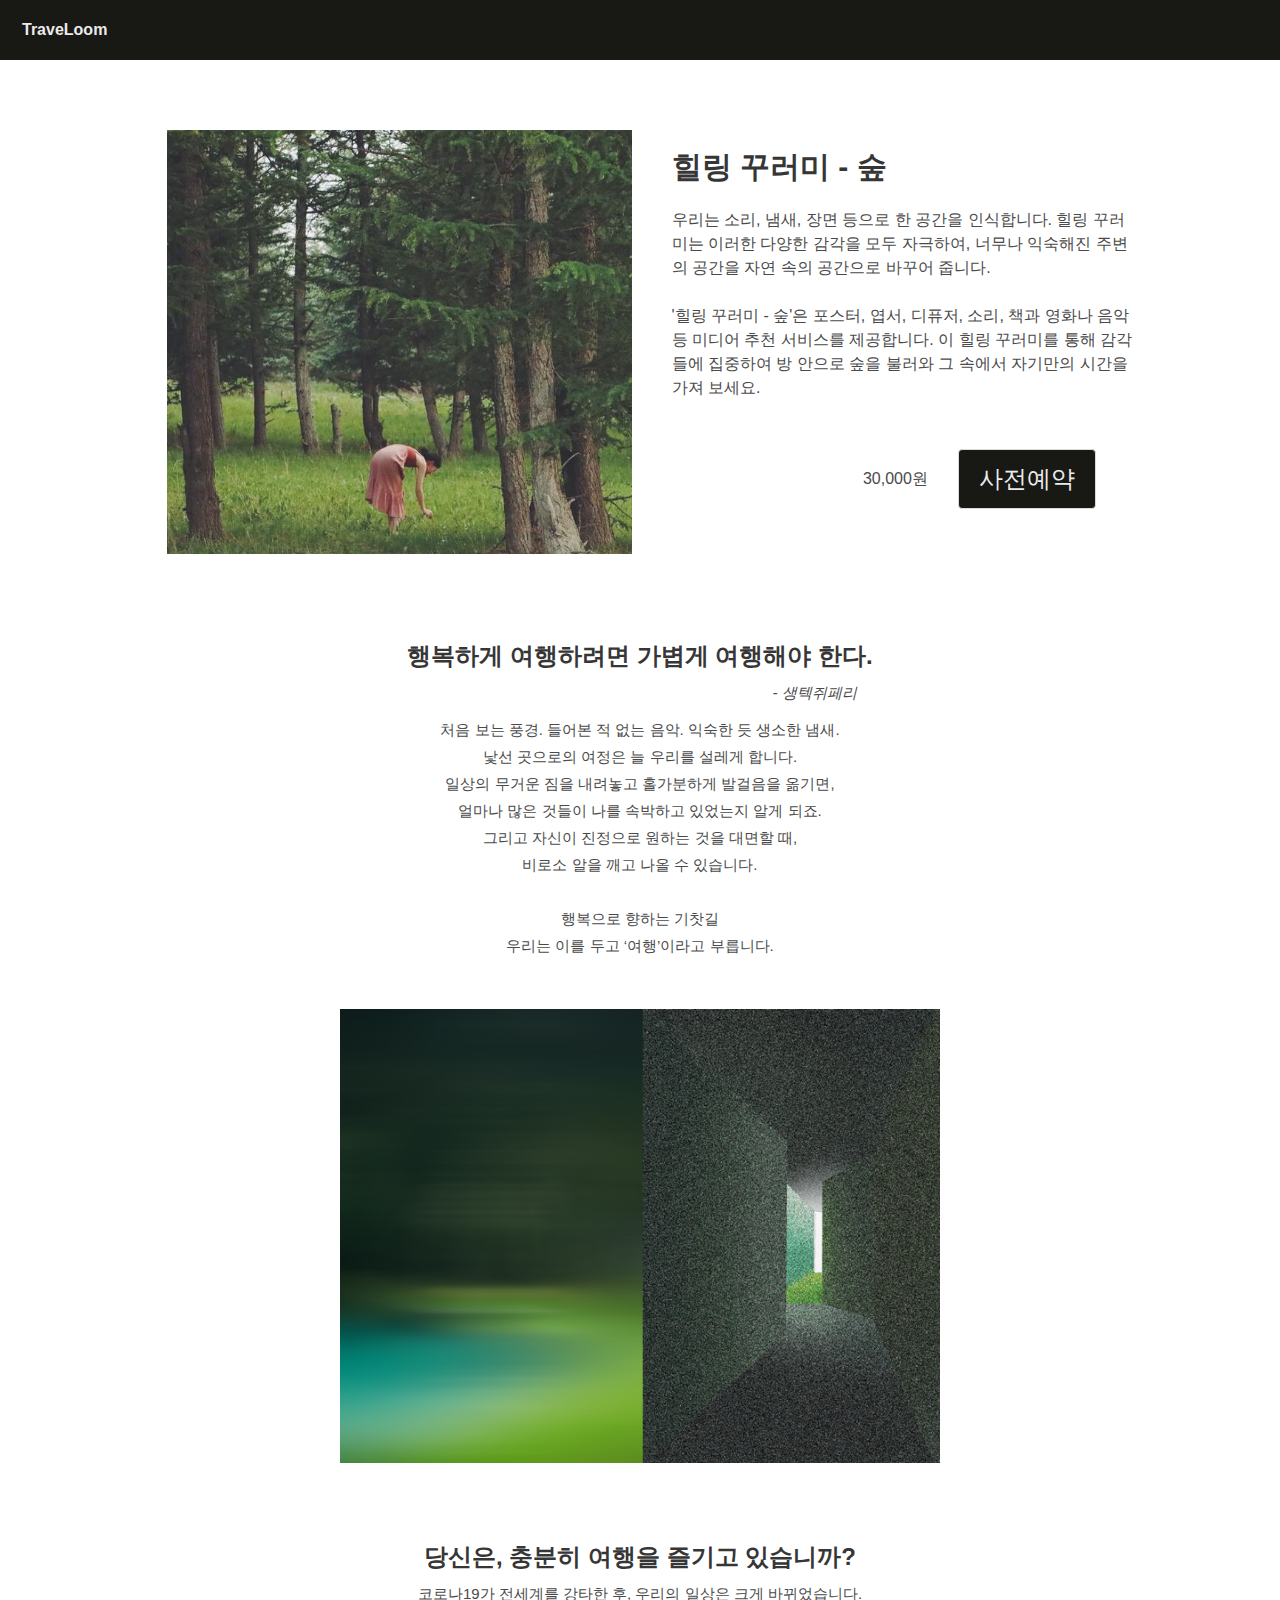
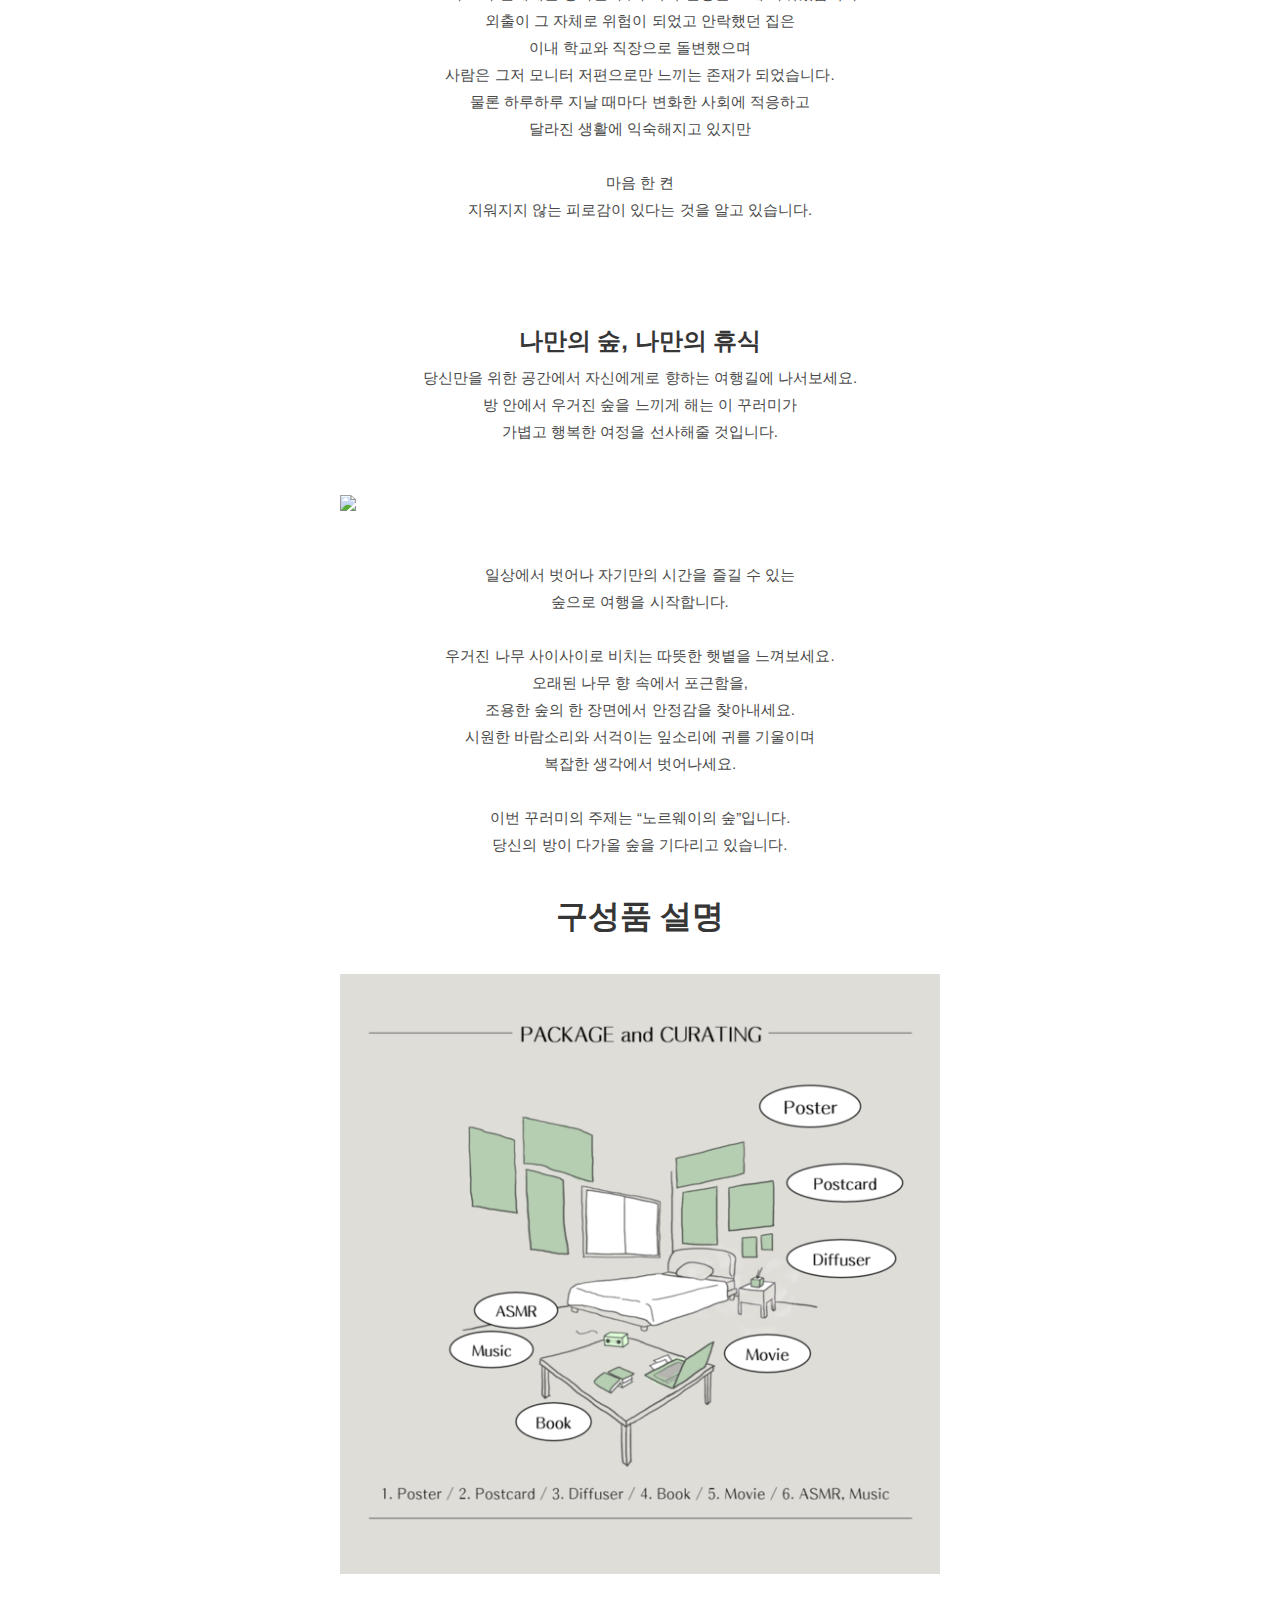
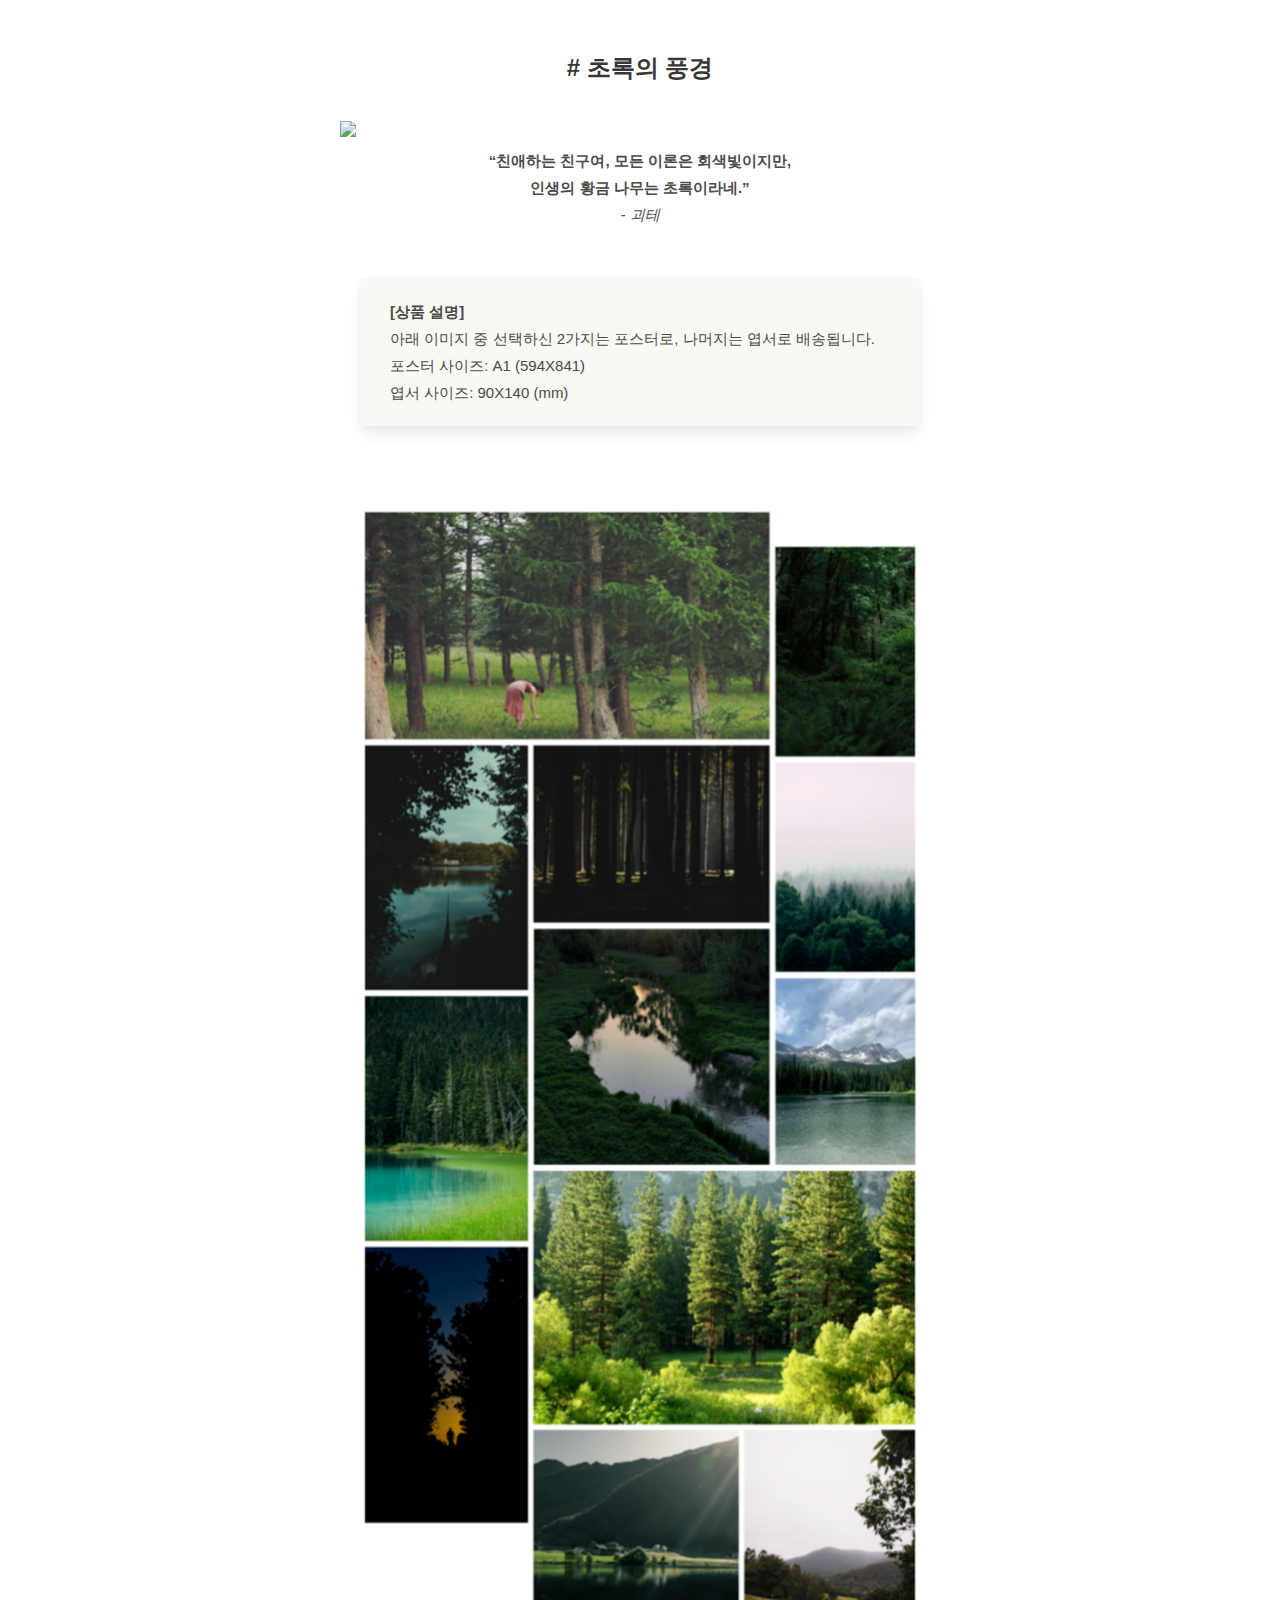
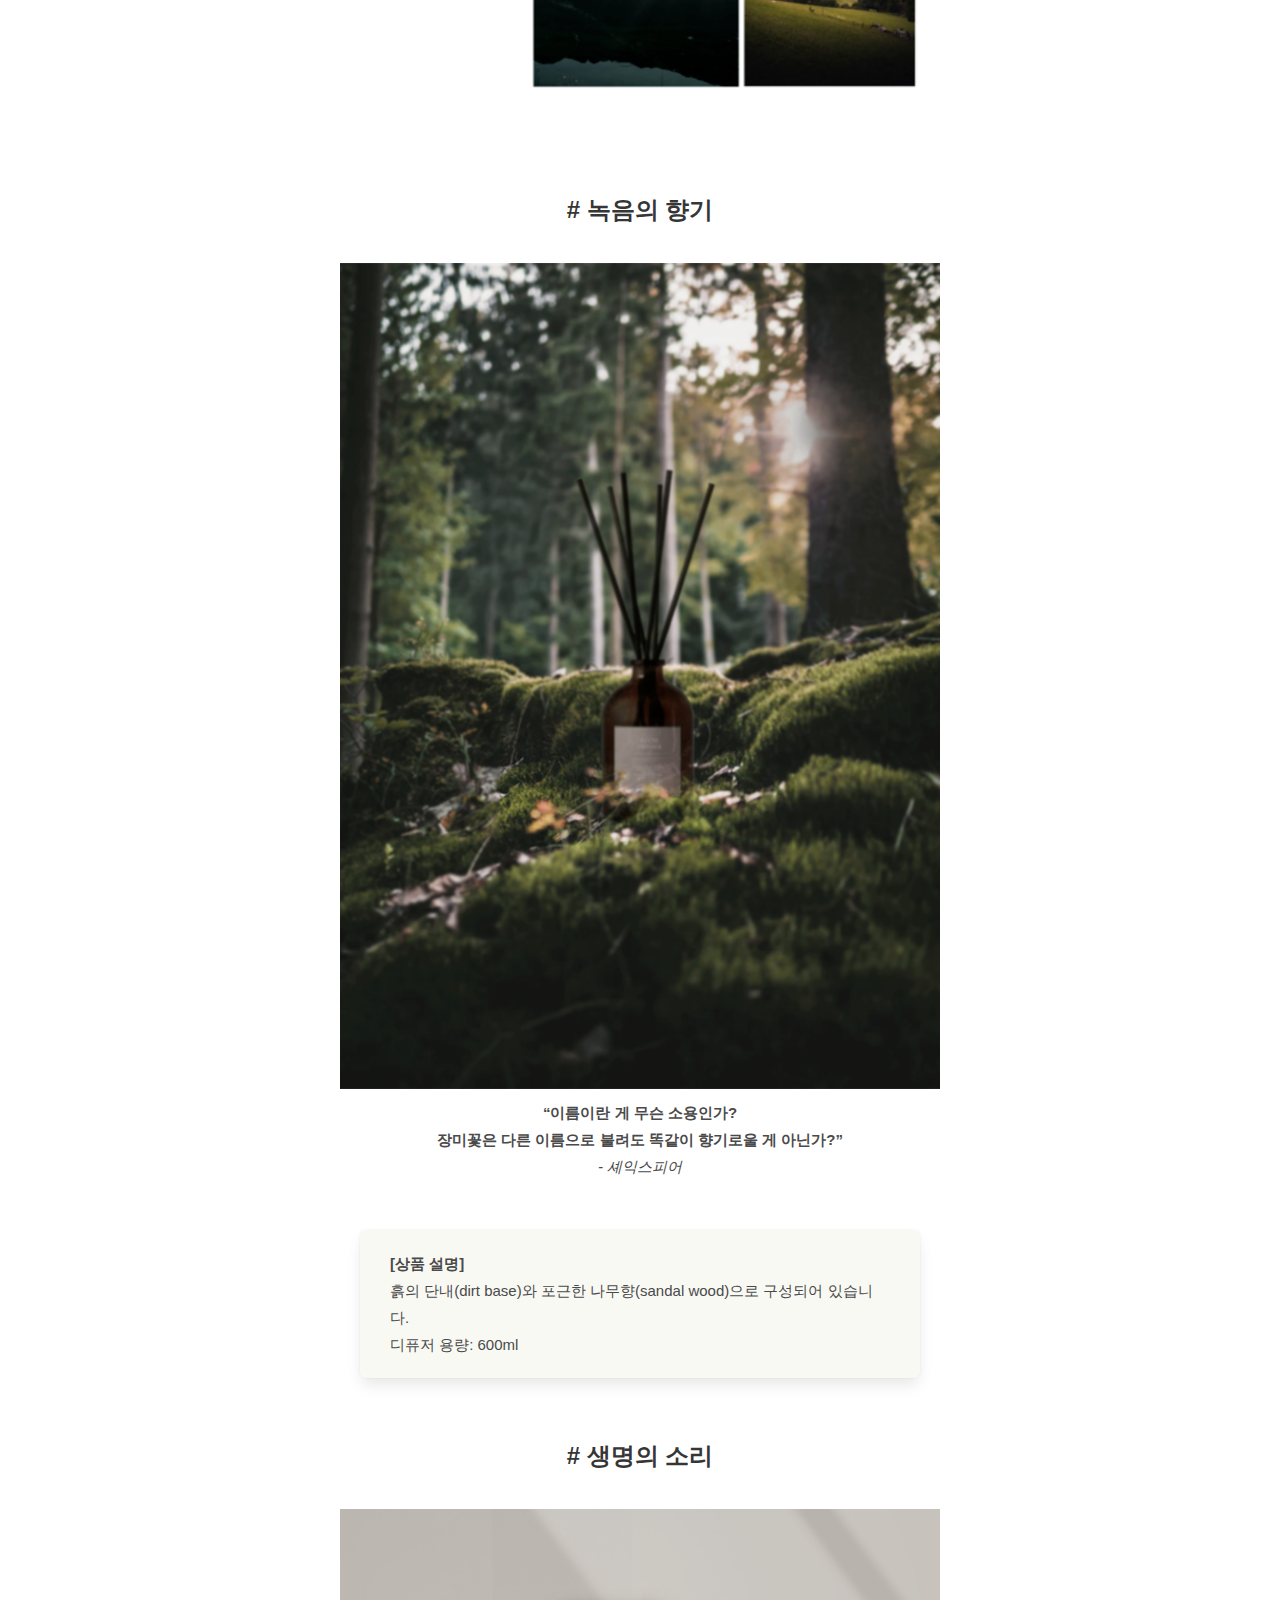
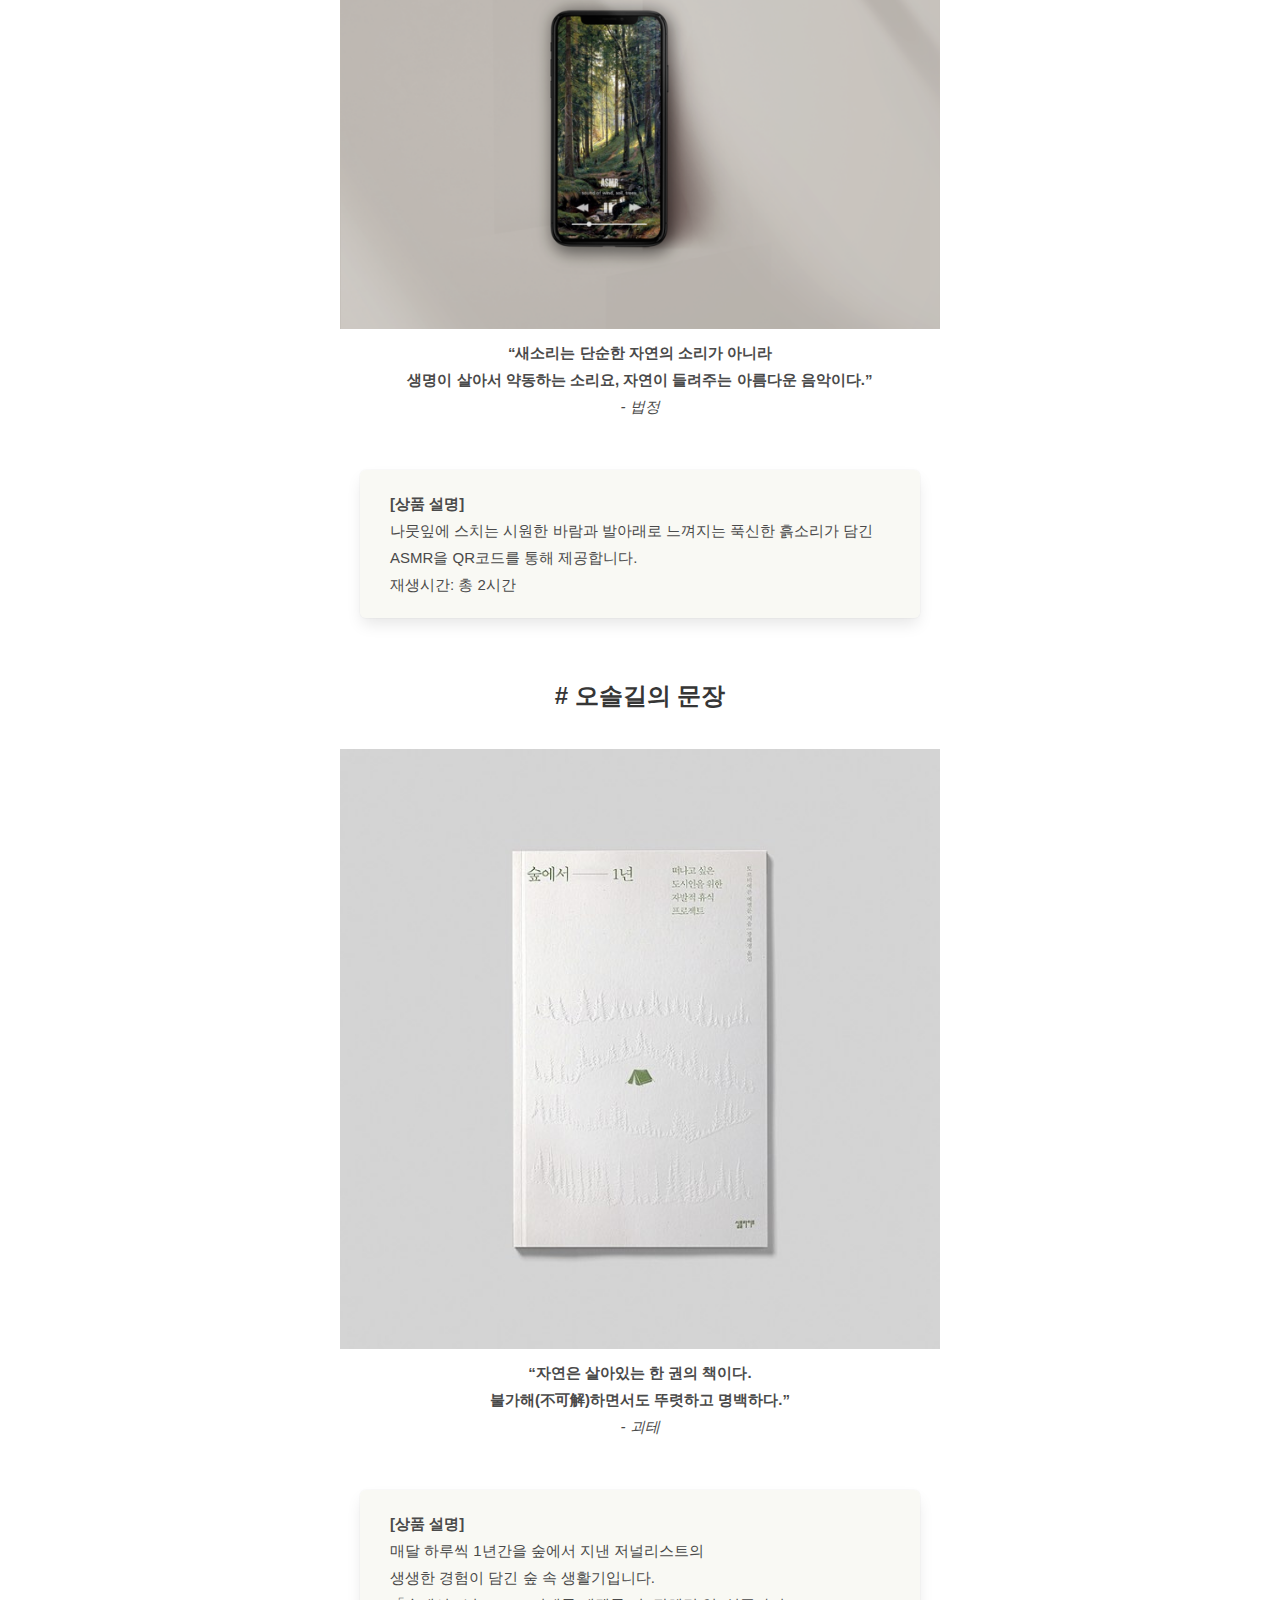
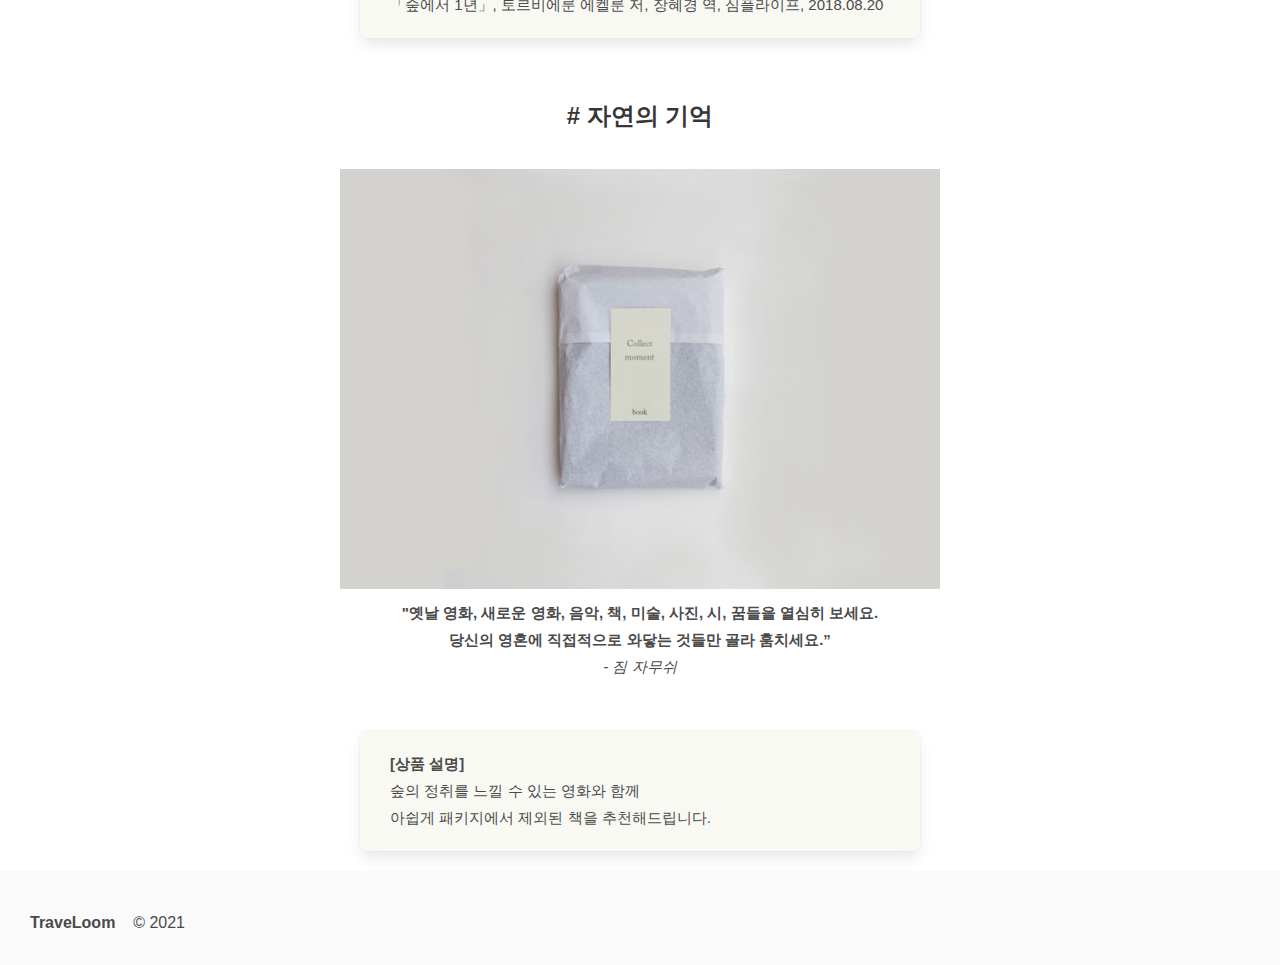
==== commit 72ae59eb: "change main image" ====
--- a/index.html
+++ b/index.html
@@ -29,7 +29,7 @@
     <div class="container">
         <div class="columns hl-main-outer">
             <div class="hl-main-image column">
-                <img class="image" src="forest.jpg">
+                <img class="image" src="/img/0.png">
             </div>
             <div class="hl-main-content column">
                 <h2 class="hl-main-title block title">
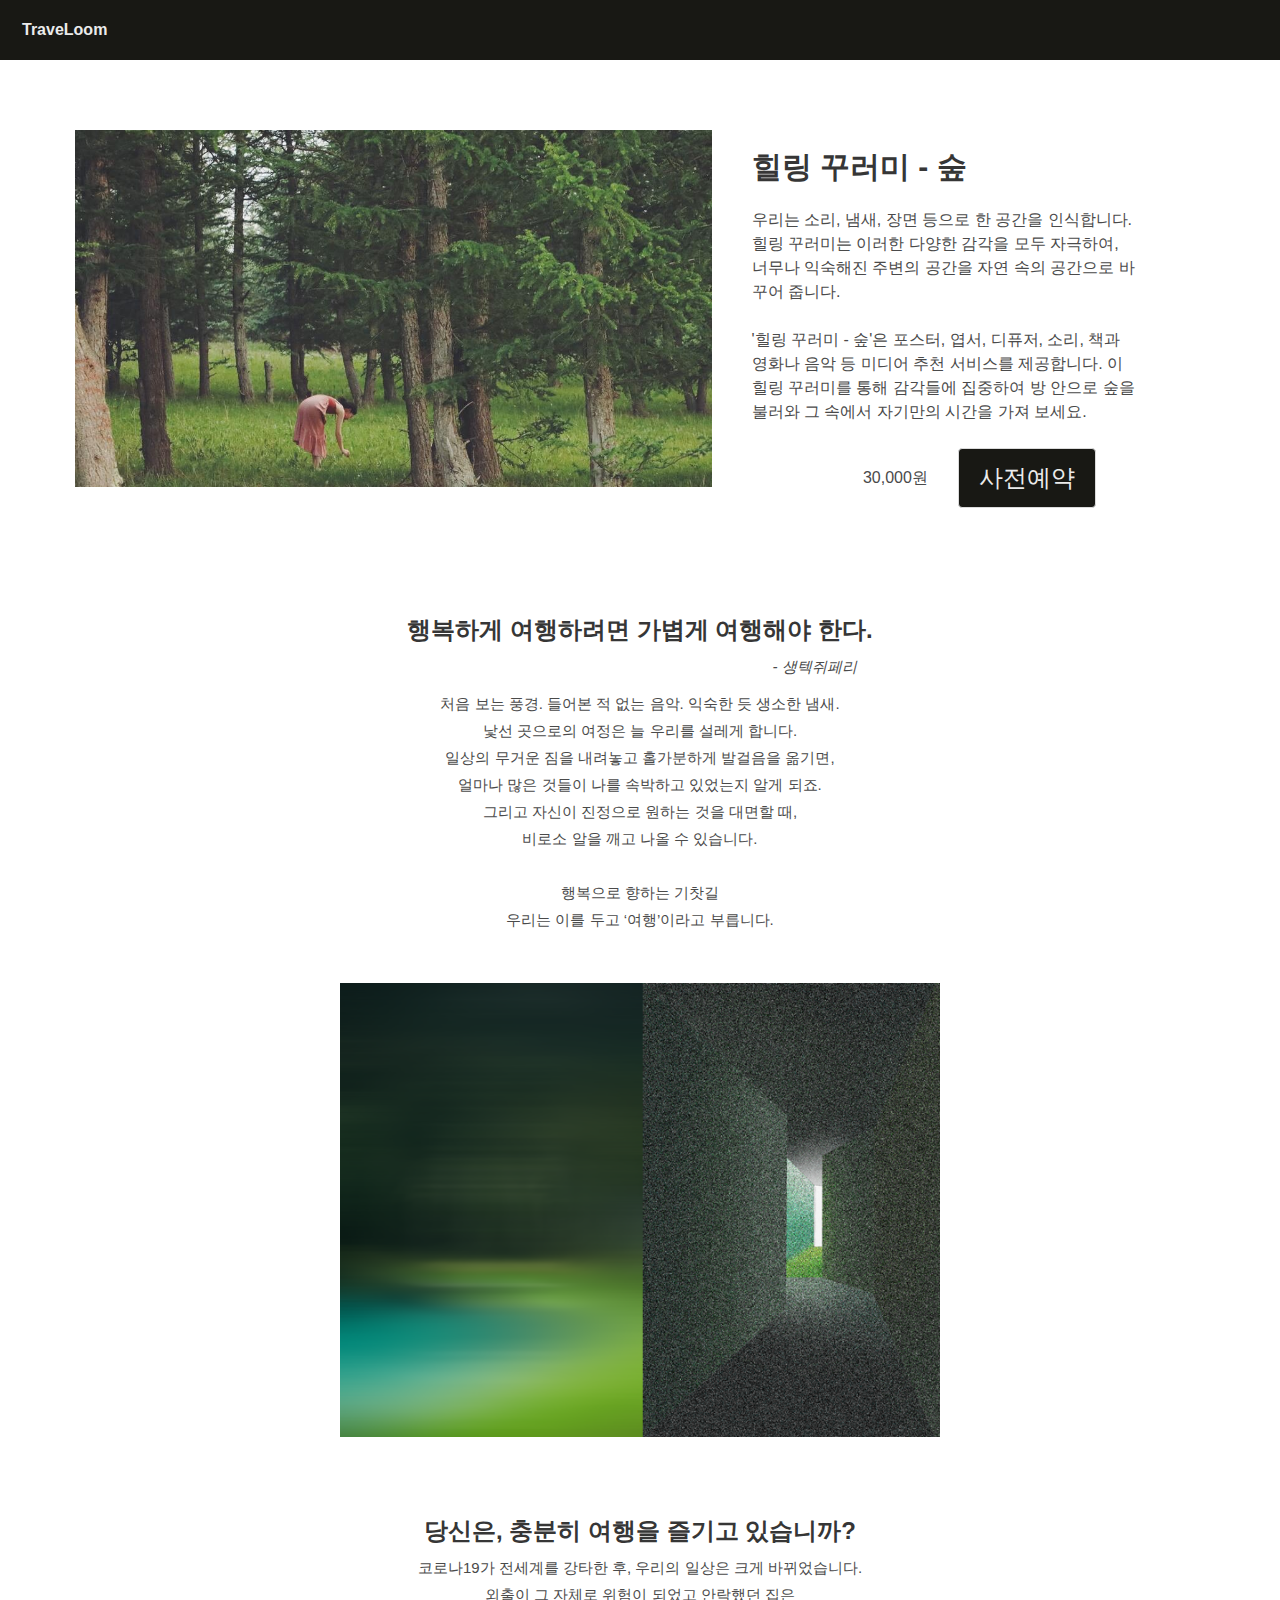
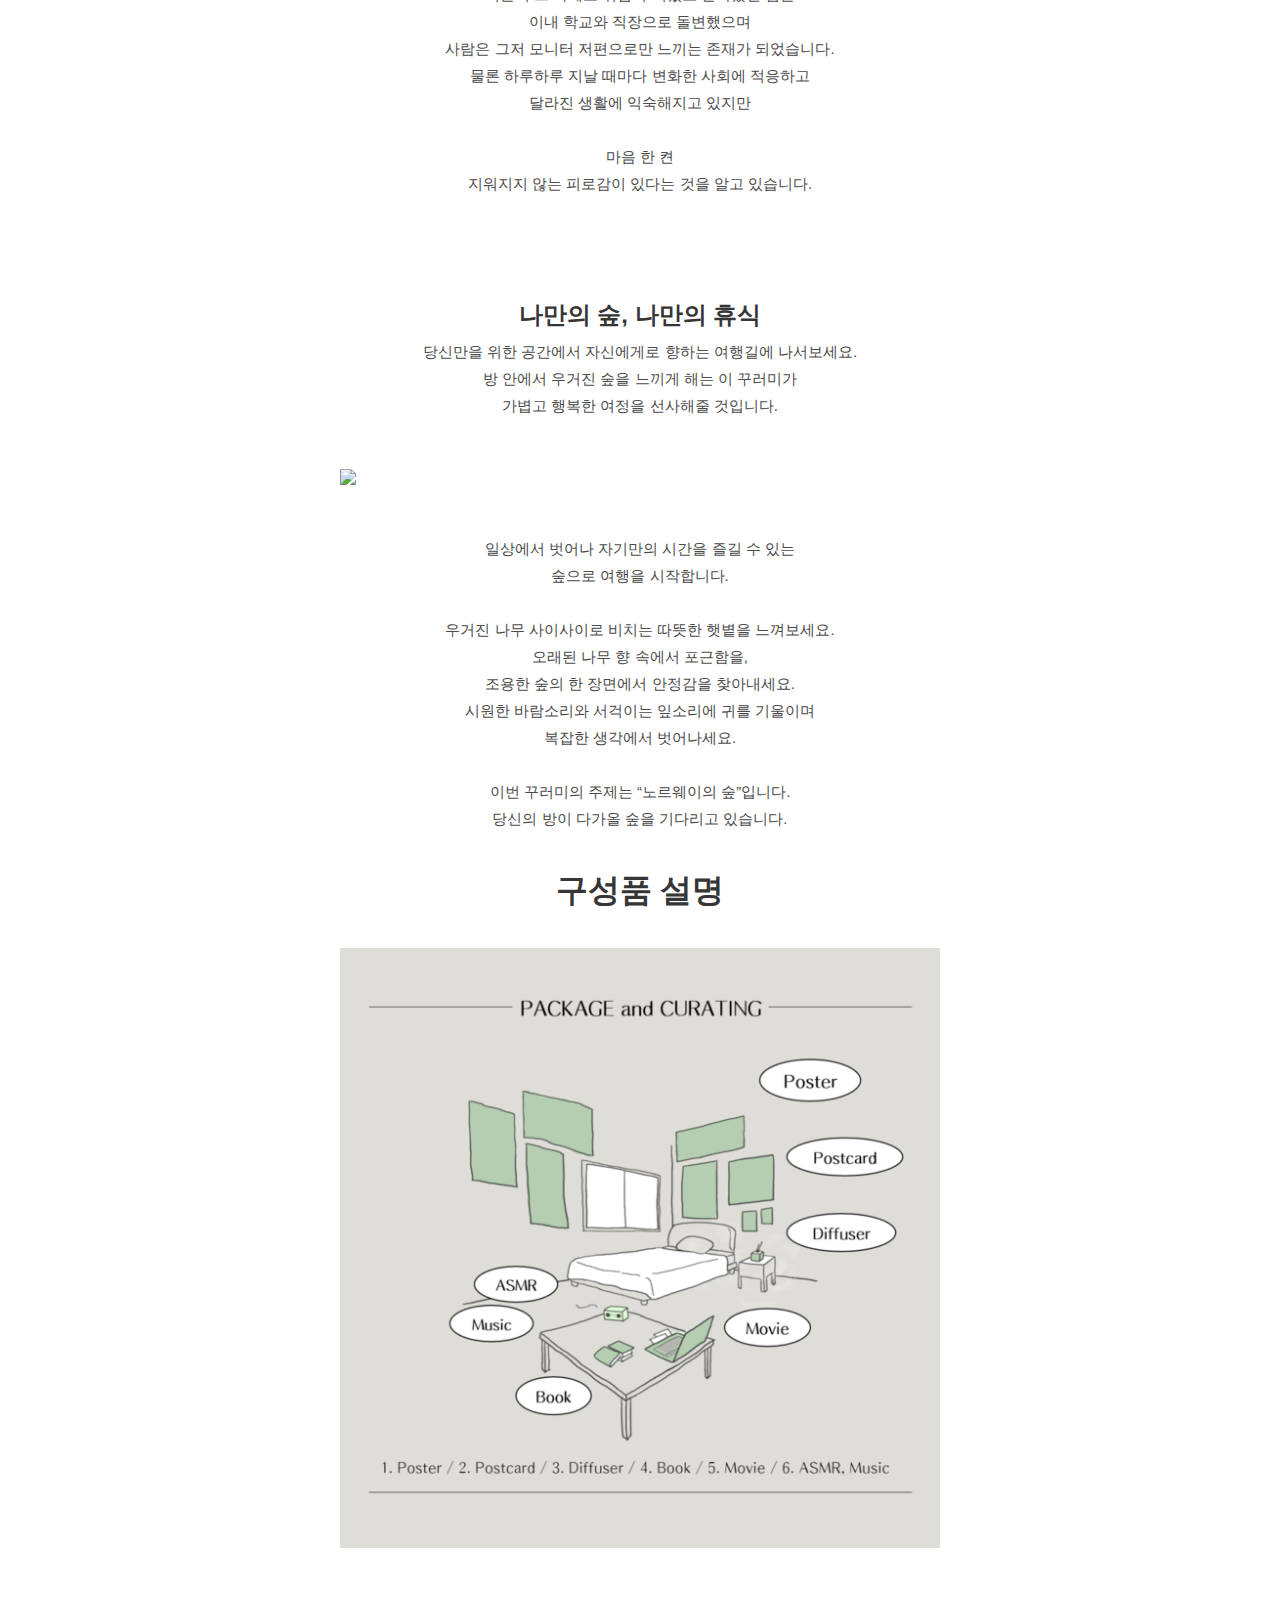
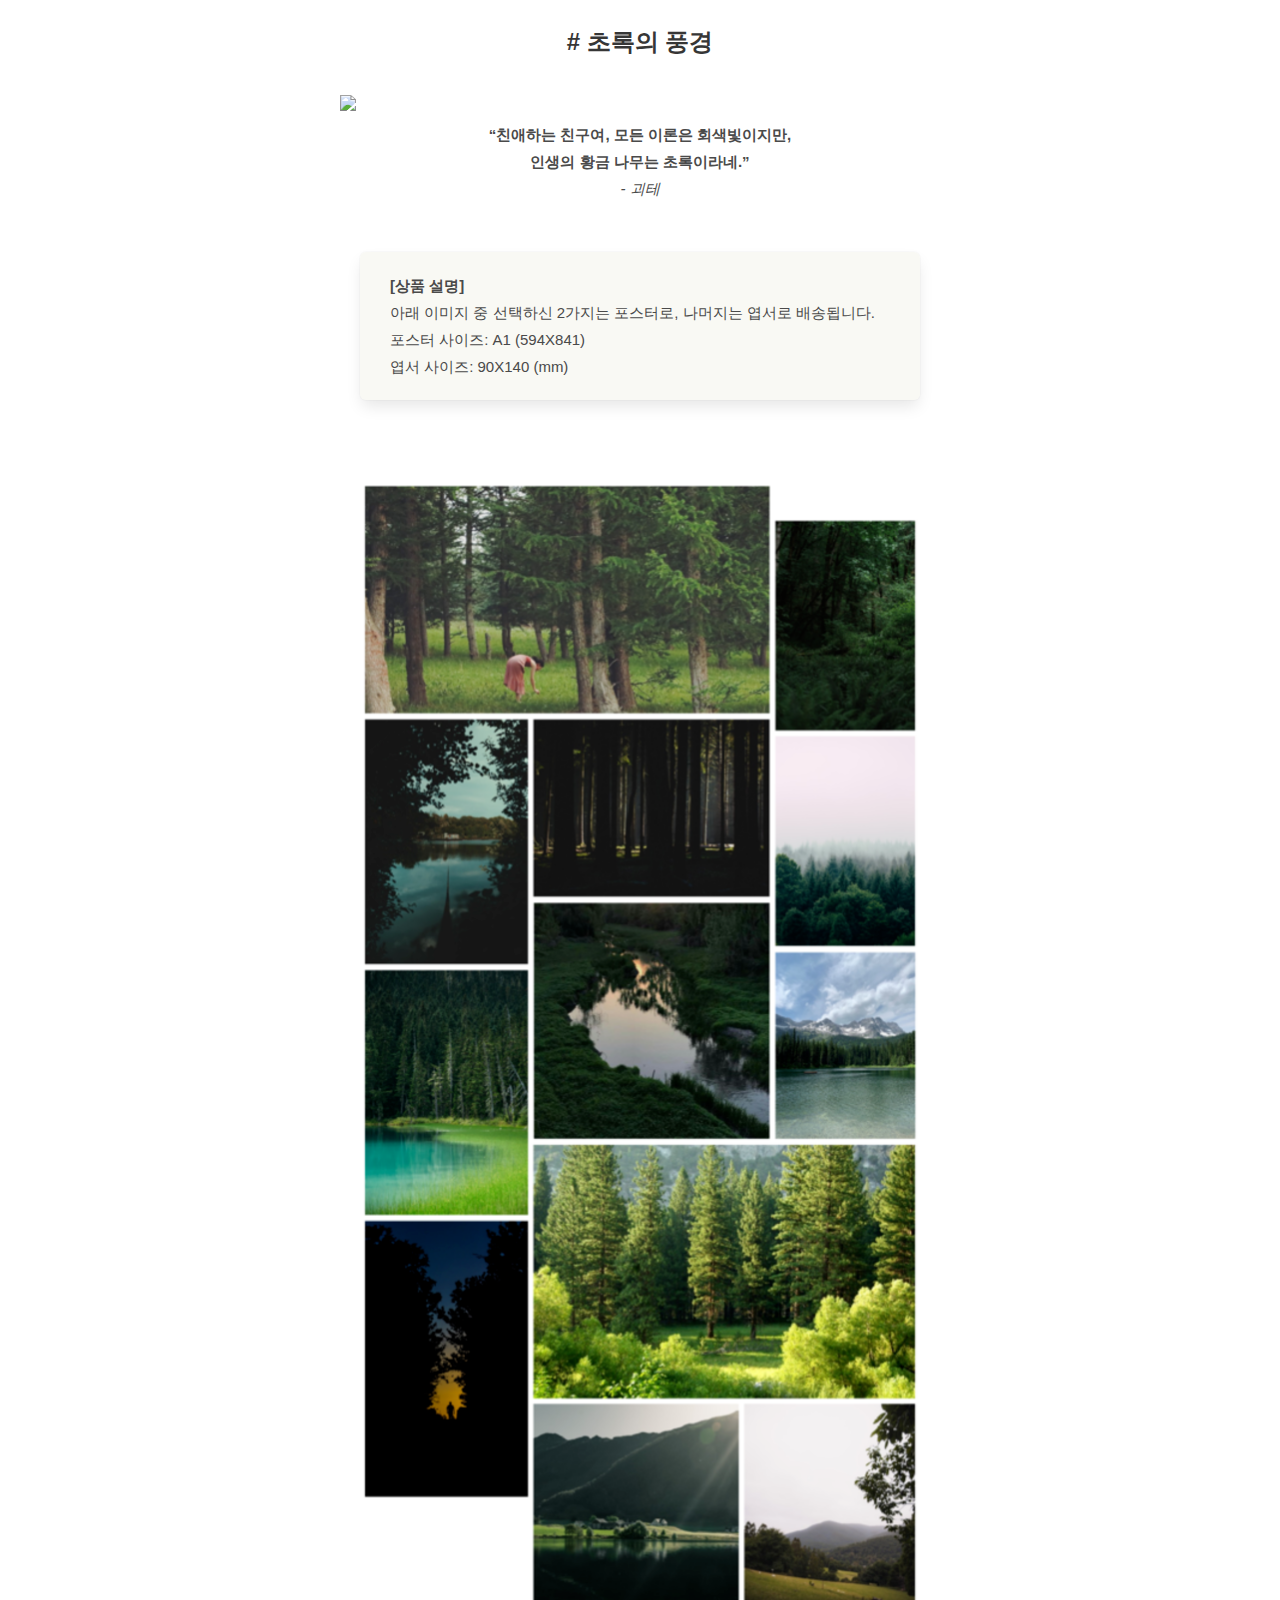
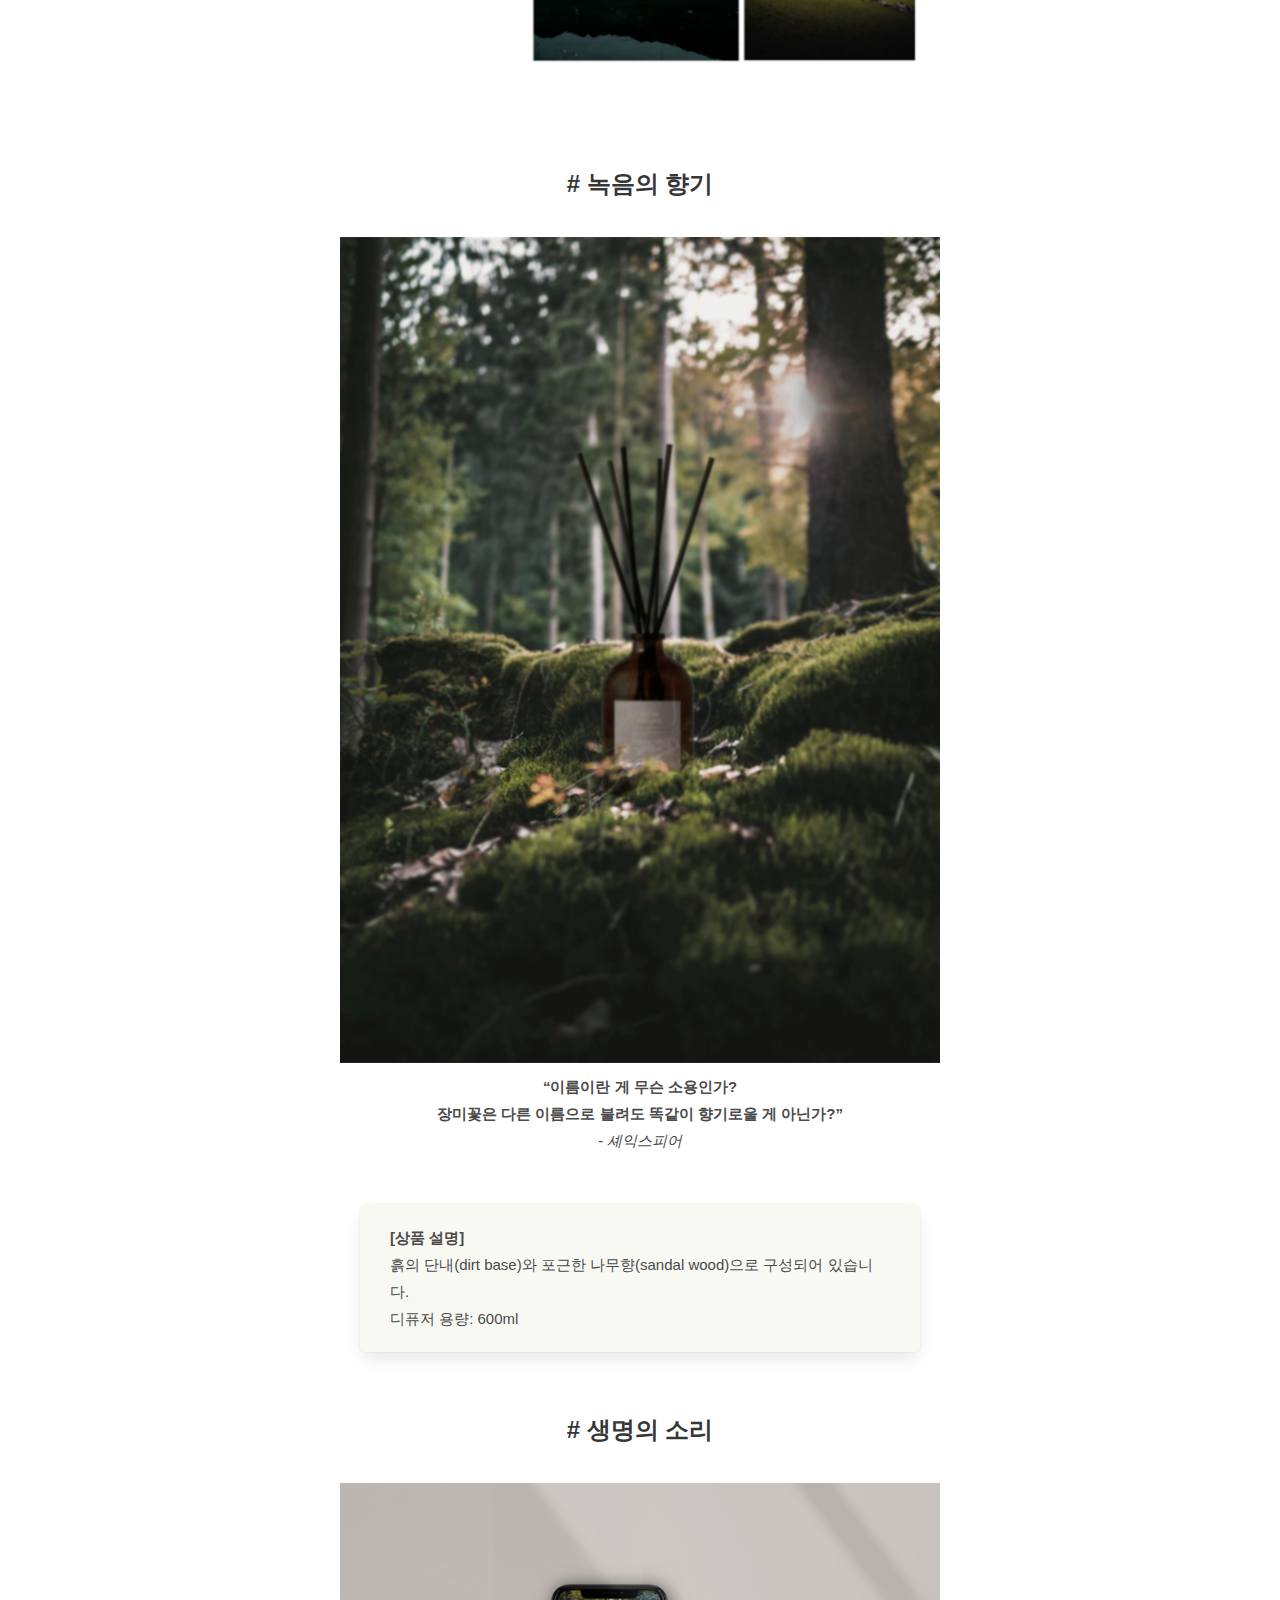
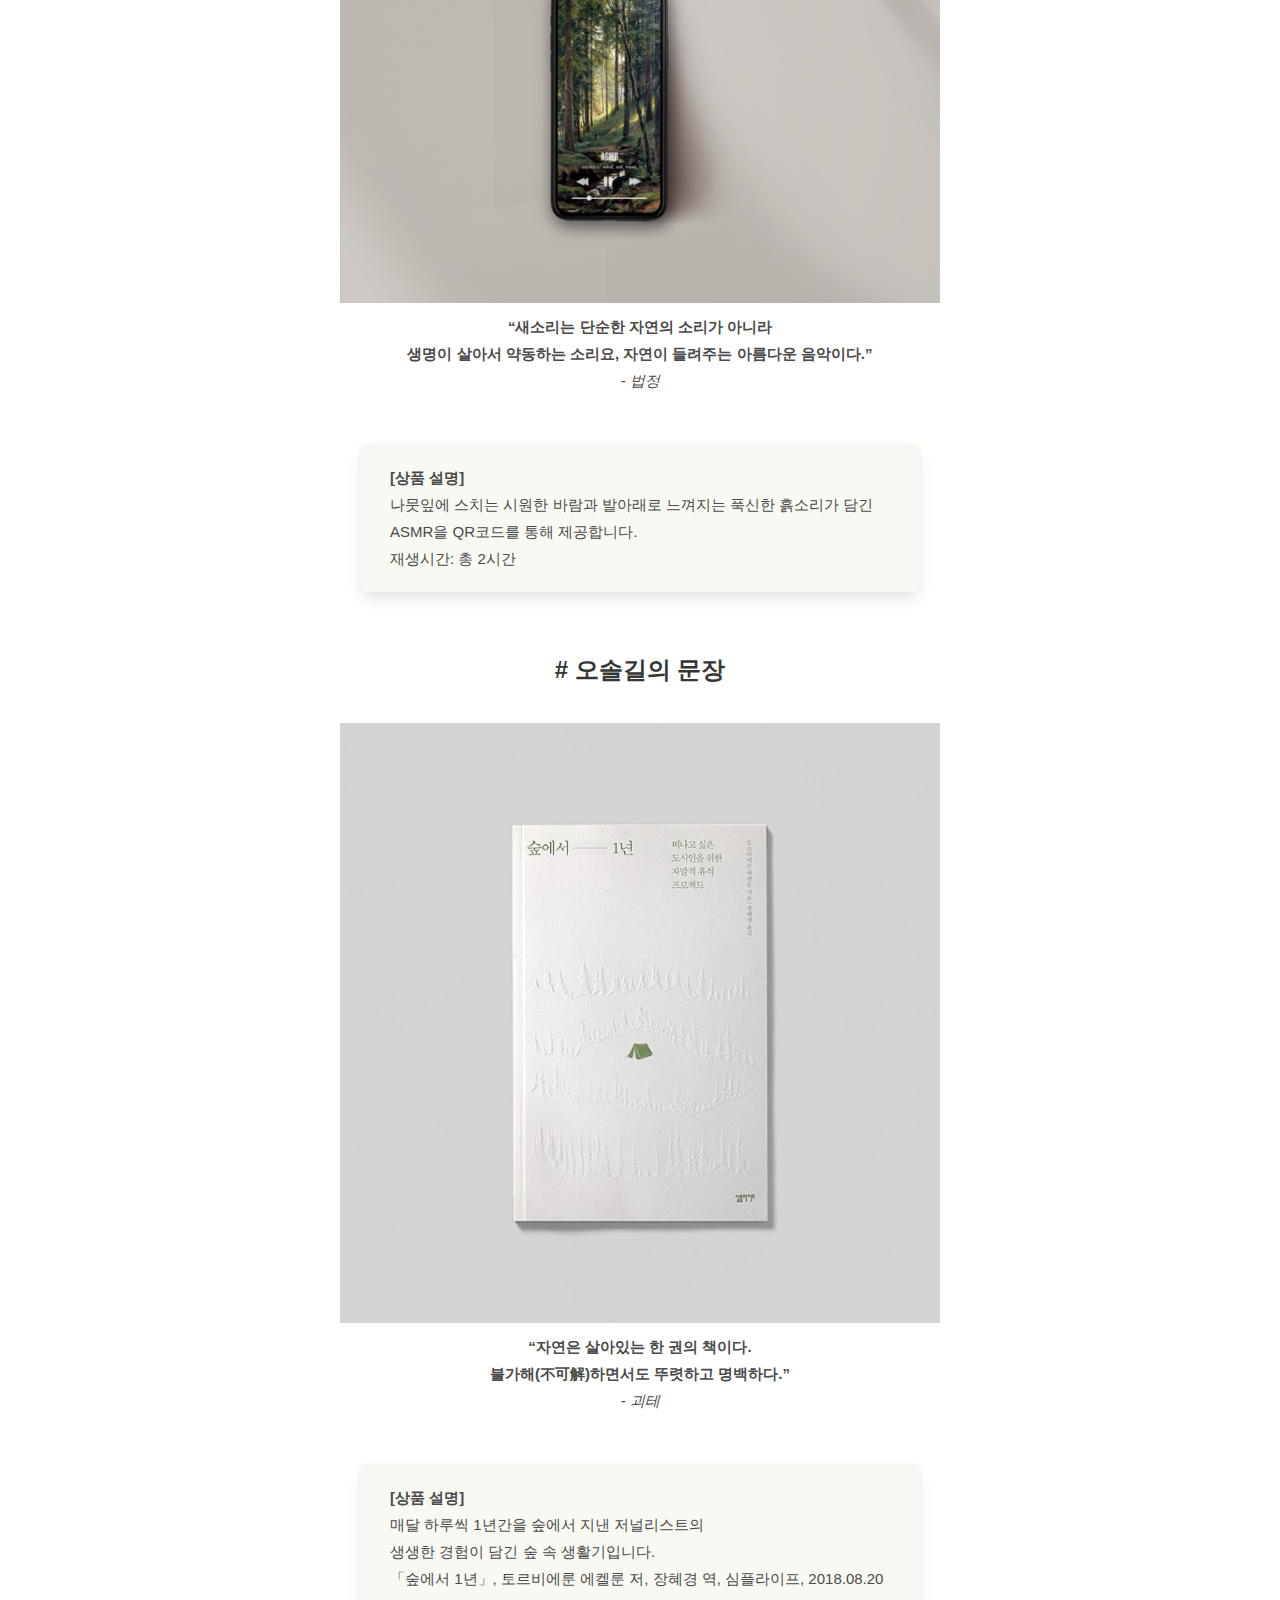
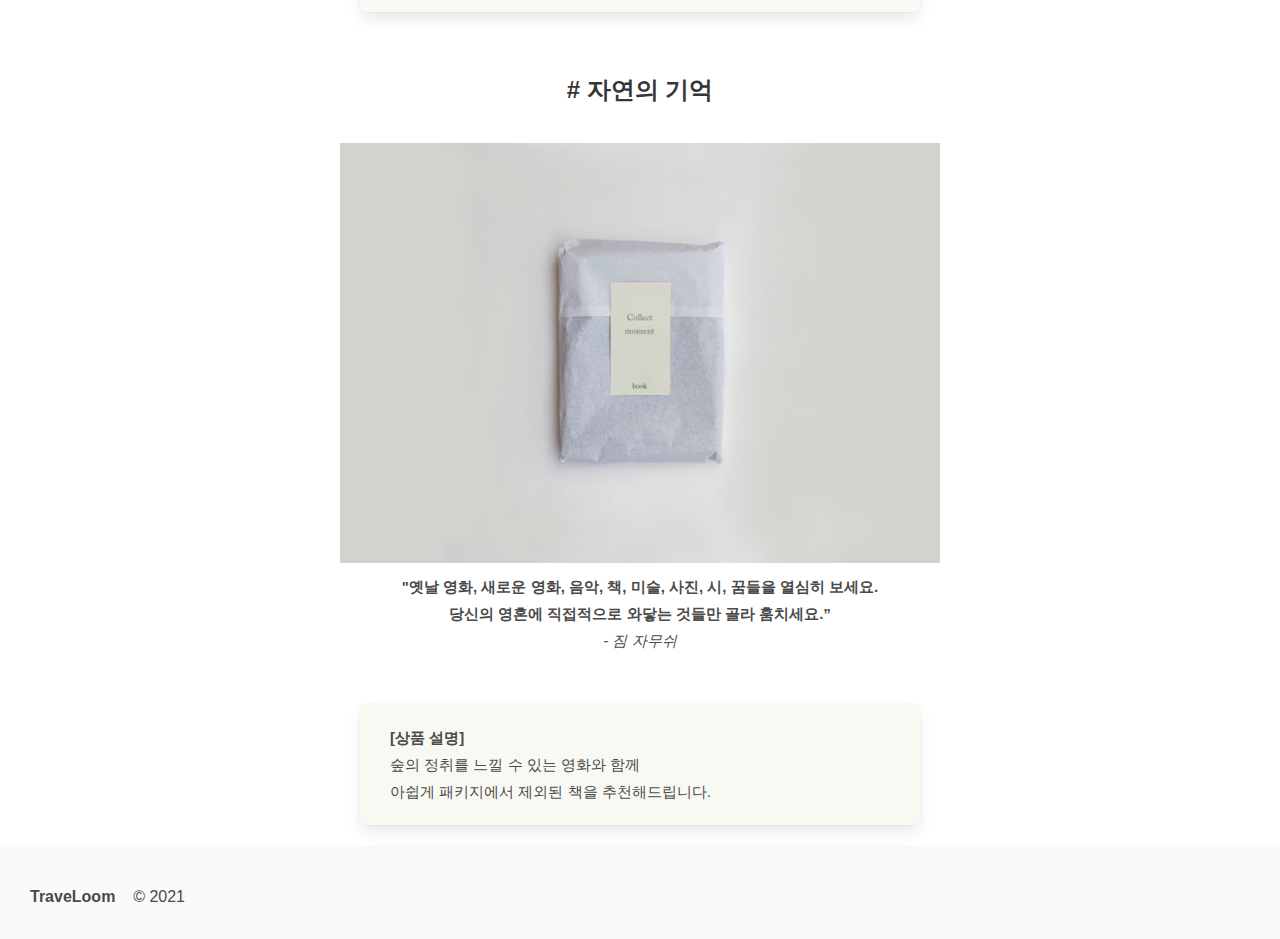
==== commit 311906cd: "use the wider orig main pic" ====
--- a/index.html
+++ b/index.html
@@ -28,8 +28,8 @@
     </nav>
     <div class="container">
         <div class="columns hl-main-outer">
-            <div class="hl-main-image column">
-                <img class="image" src="/img/0.png">
+            <div class="hl-main-image is-three-fifths column">
+                <img class="image" src="/img/0.jpg">
             </div>
             <div class="hl-main-content column">
                 <h2 class="hl-main-title block title">
--- a/product.css
+++ b/product.css
@@ -128,7 +128,7 @@
 /* Tablets and Desktop */
 @media (min-width: 769px) {
   .hl-main-outer {
-    padding: 10px 8% 30px 10%;
+    padding: 10px 8% 30px 2%;
     margin-top: 60px;
   }
   .hl-main-content {
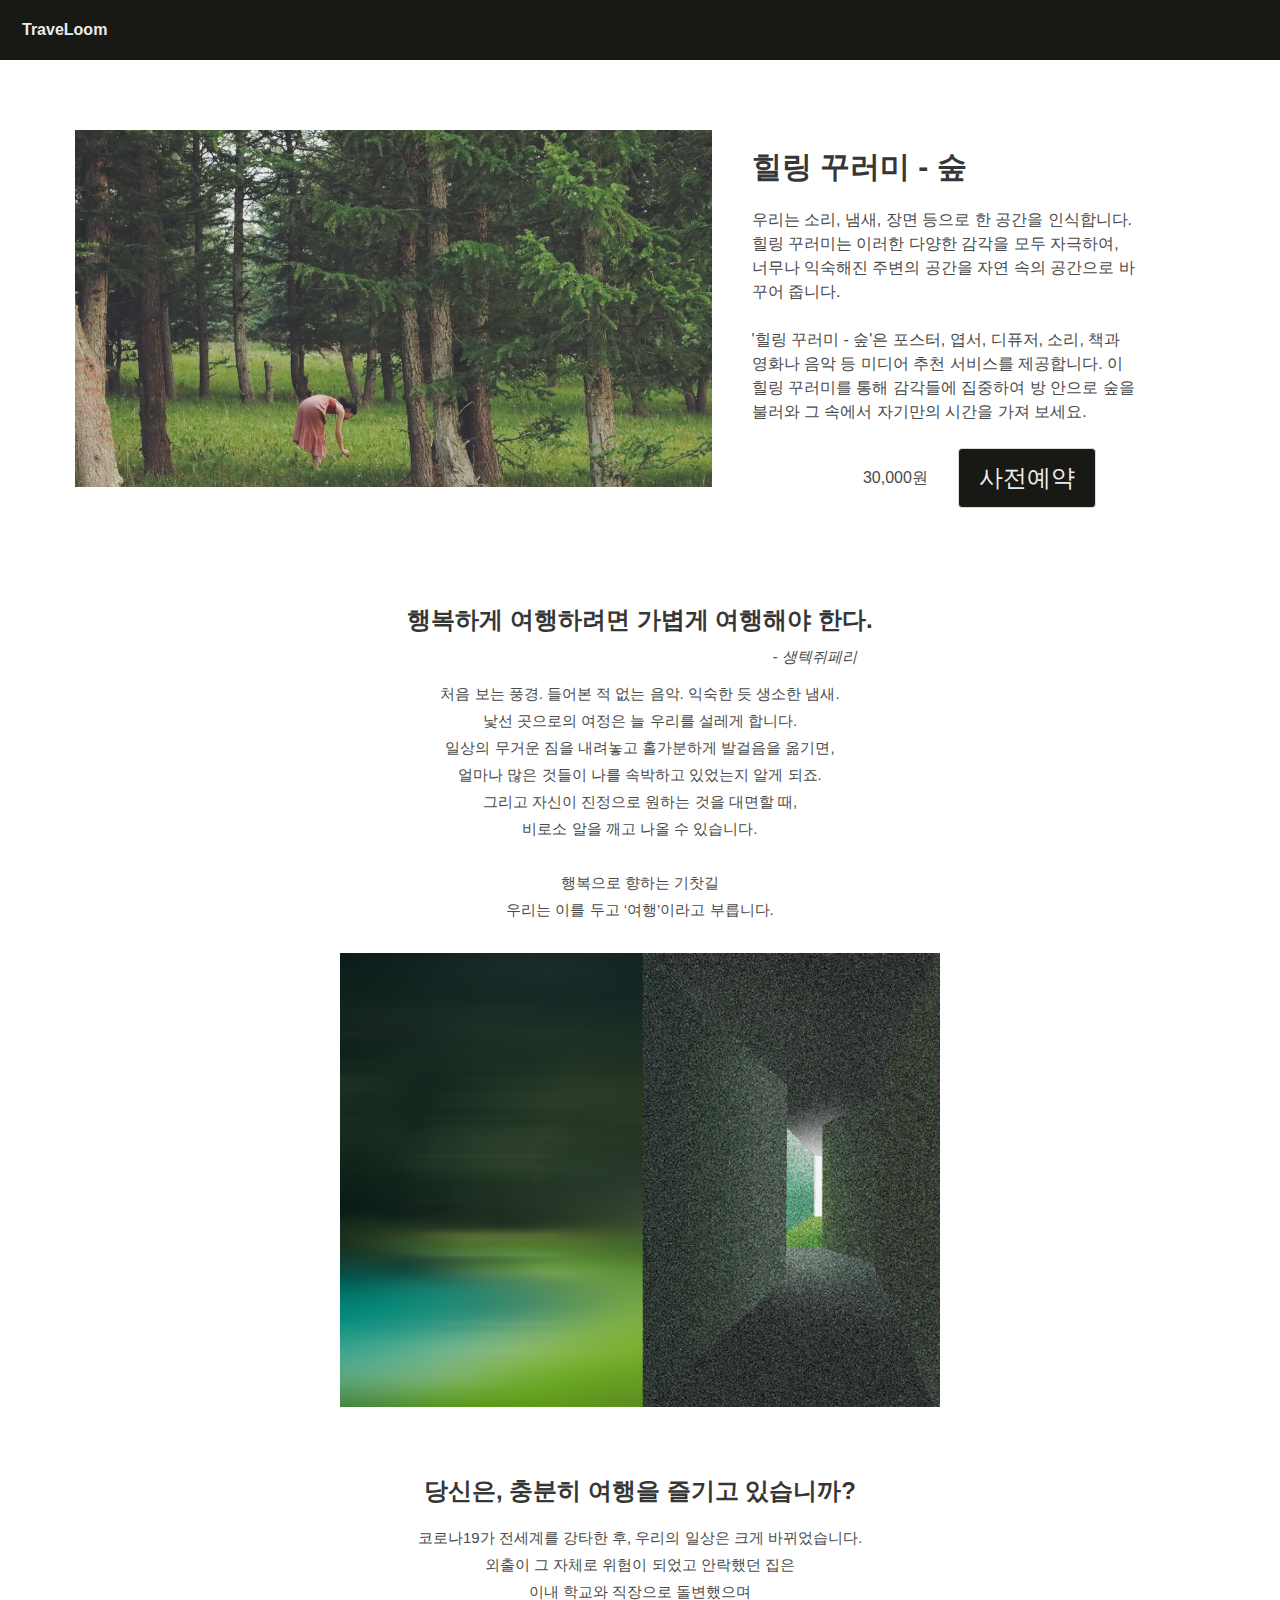
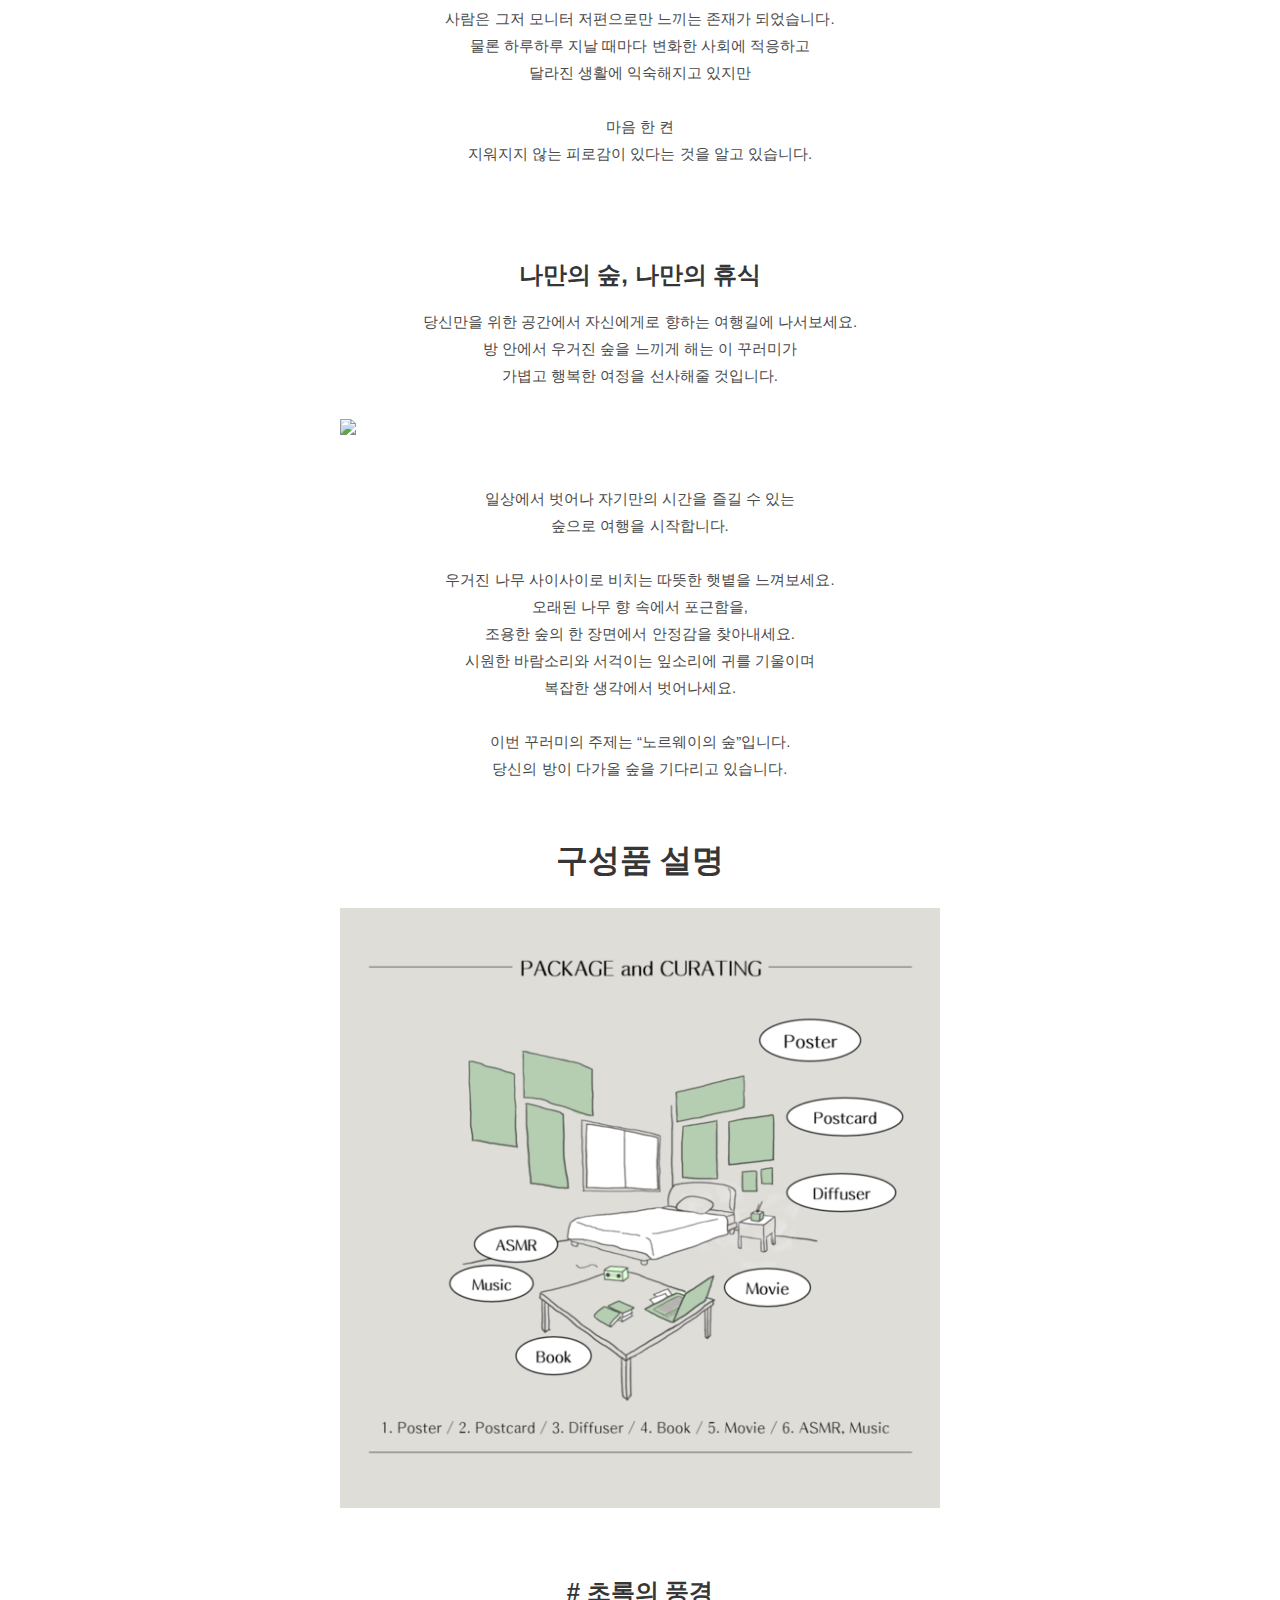
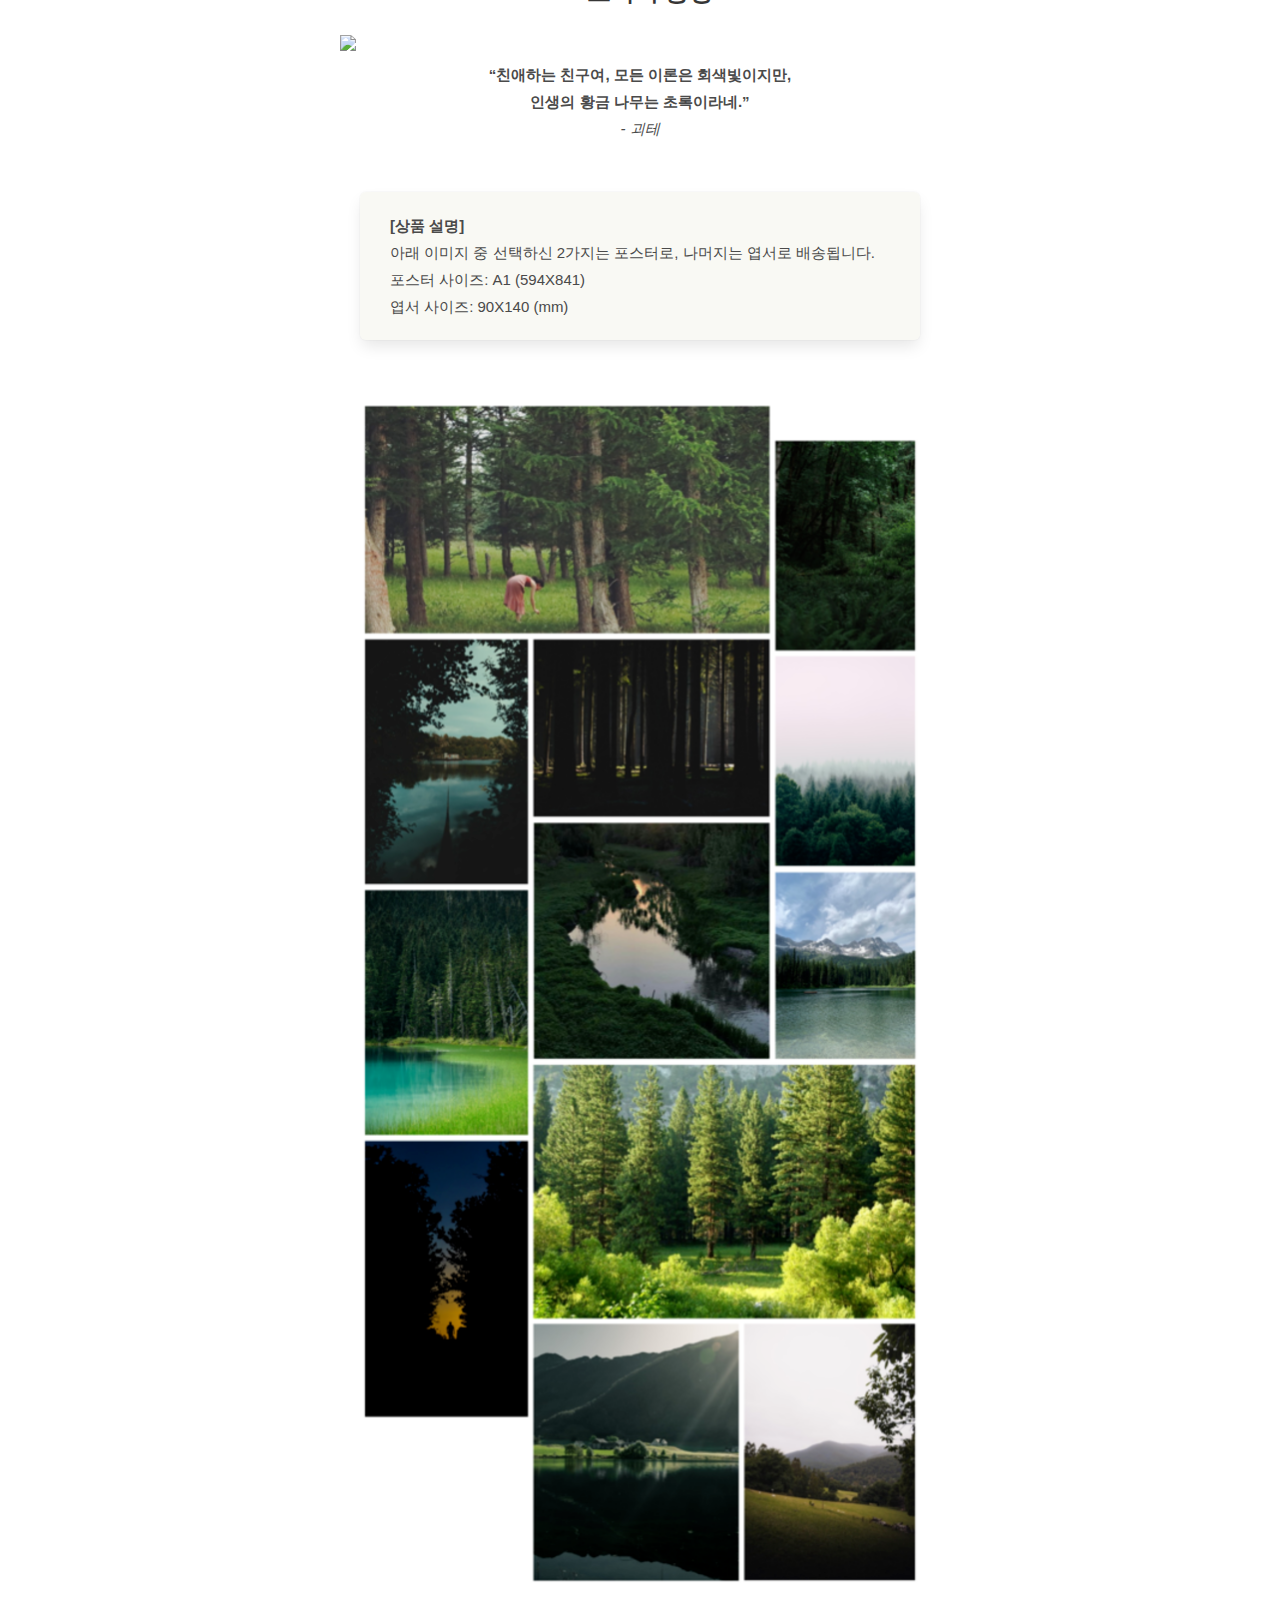
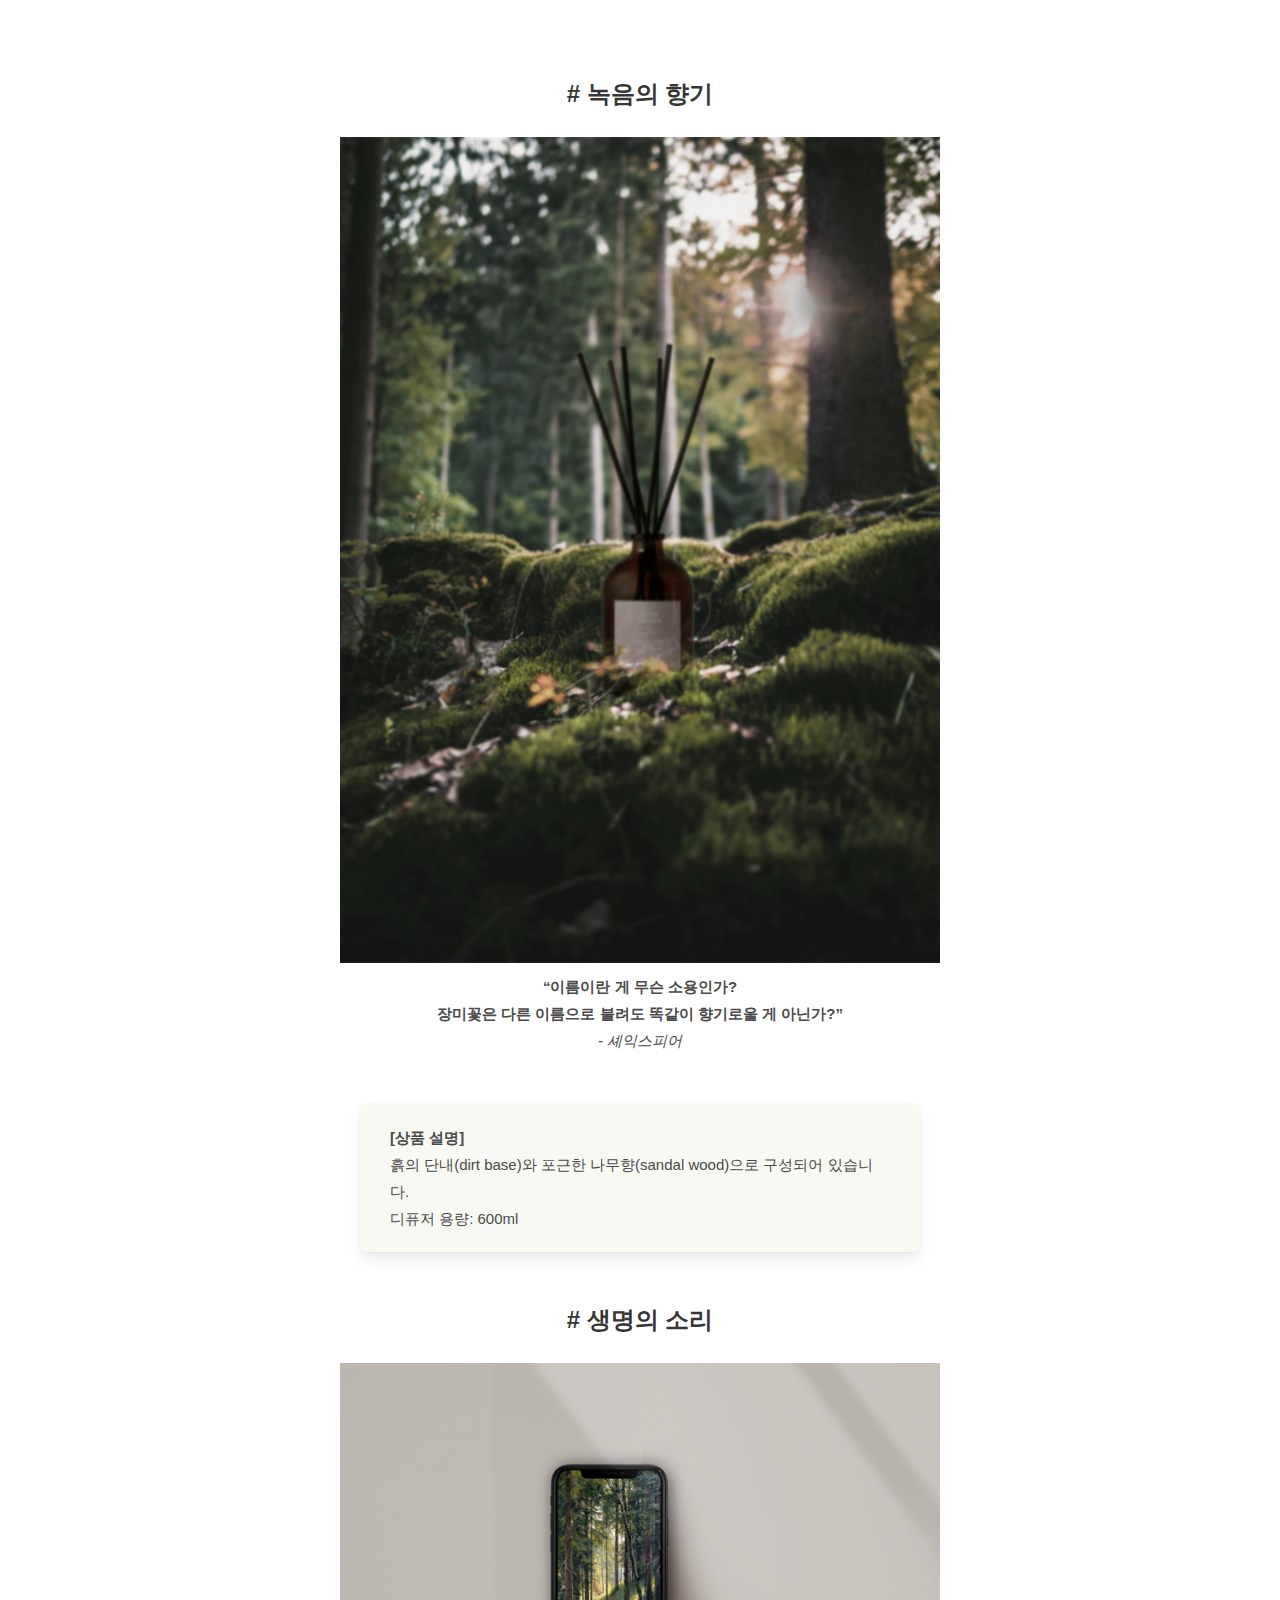
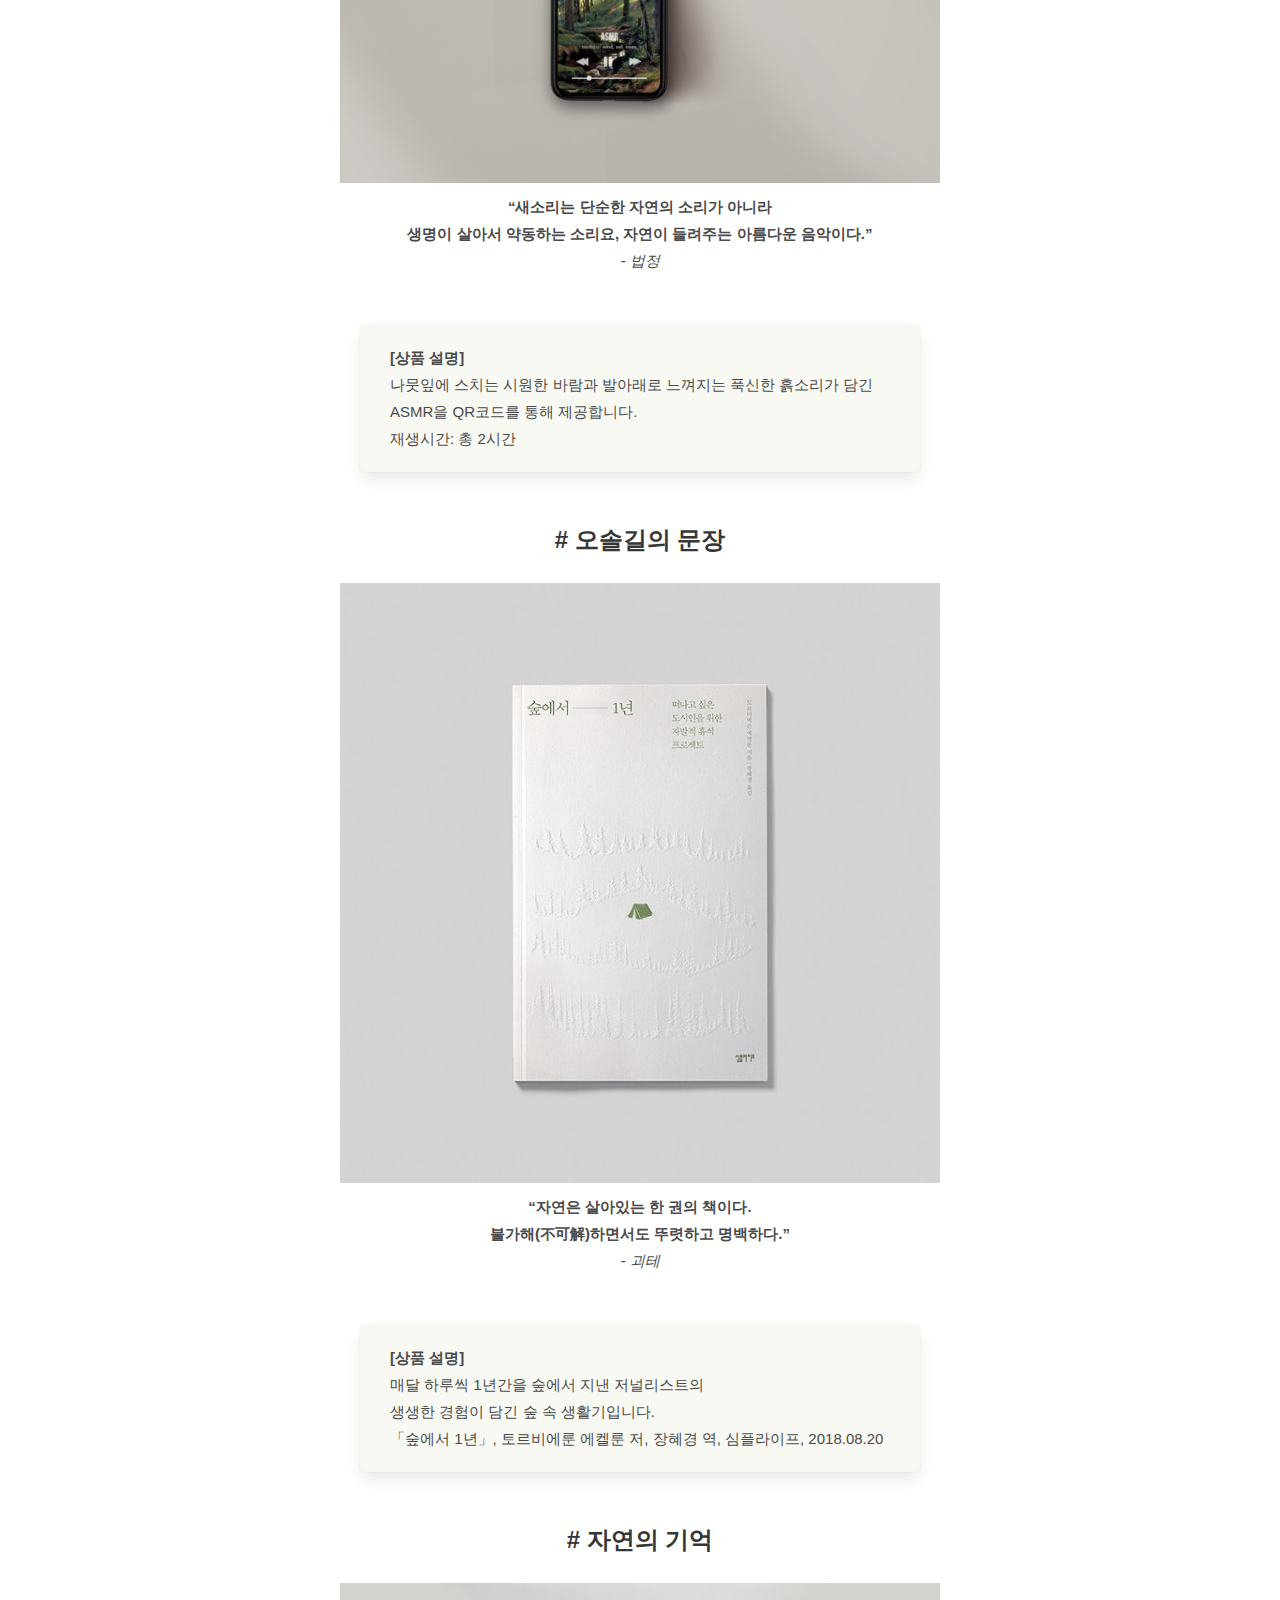
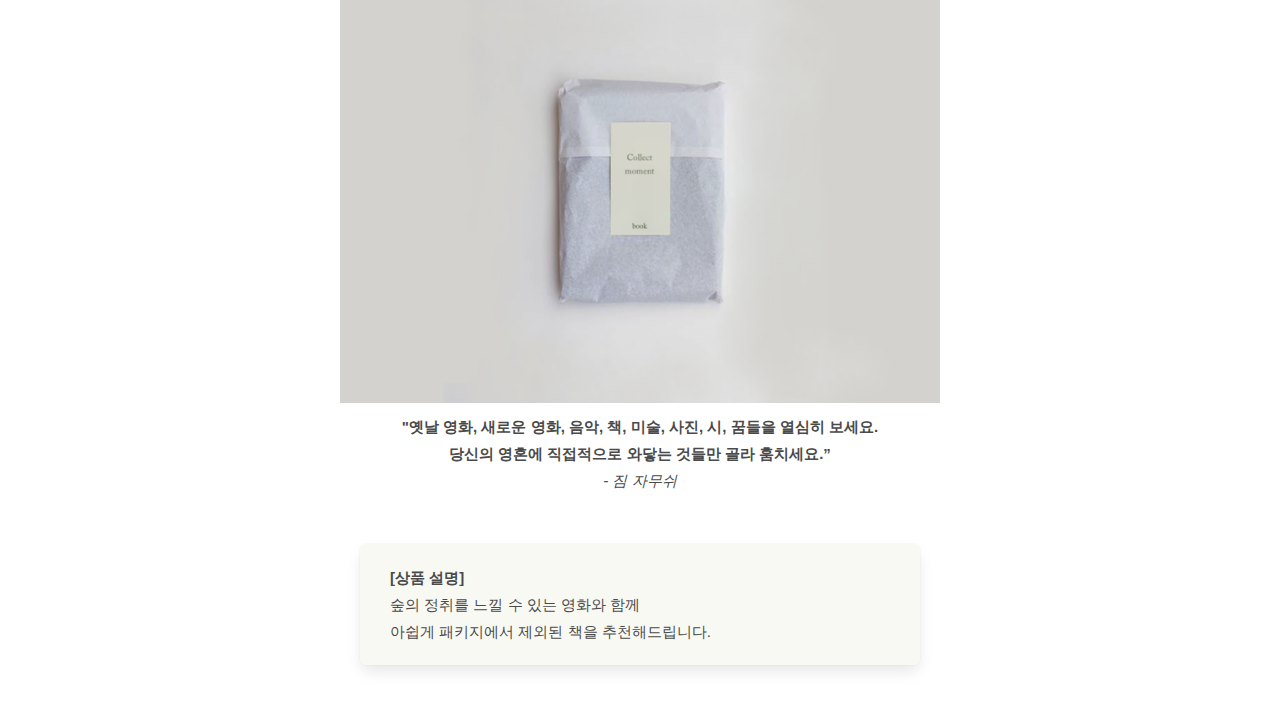
==== commit 4c0d17c8: "remove footer" ====
--- a/index.html
+++ b/index.html
@@ -203,12 +203,6 @@
             </p>
         </div>
     </div>
-    <footer class="footer">
-        <p>
-            <span style="font-weight: bold">TraveLoom</span>
-            &nbsp;&nbsp;&nbsp;© 2021
-        </p>
-    </footer>
 
     <div id="survey" class="modal">
         <div class="modal-background"></div>
--- a/product.css
+++ b/product.css
@@ -34,7 +34,7 @@
   display: flex;
   flex-direction: column;
   align-items: center;
-  margin: 30px 15px 0 15px;
+  margin: 30px 15px 60px 15px;
 }
 
 .hl-image-container p {
@@ -53,7 +53,7 @@
 }
 
 .hl-image-container h4.title {
-  margin: 40px 0 0 0;
+  margin: 30px 0 10px 0;
 }
 
 .hl-author {
@@ -86,7 +86,7 @@
   }
 
   .hl-main-content {
-    padding: 40px 40px 40px 40px;
+    padding: 30px 40px 40px 40px;
   }
   .hl-main-image {
     padding: 0;
@@ -122,6 +122,12 @@
   .hl-image-container p {
     font-size: 11px;
     line-height: 2;
+  }
+
+  .hl-image-container h3.title {
+    font-size: 24px !important;
+    margin-bottom: 10px !important;
+    margin-top: 50px !important;
   }
 }
 
@@ -159,10 +165,15 @@
 
   .hl-image-container .image {
     width: 600px !important;
-    padding: 40px 0 40px 0;
+    padding: 20px 0 40px 0;
   }
   .hl-image-container p {
     font-size: 15px;
     line-height: 1.8;
   }
+
+  .hl-image-container h3.title {
+    margin-bottom: 10px !important;
+    margin-top: 50px !important;
+  }
 }
